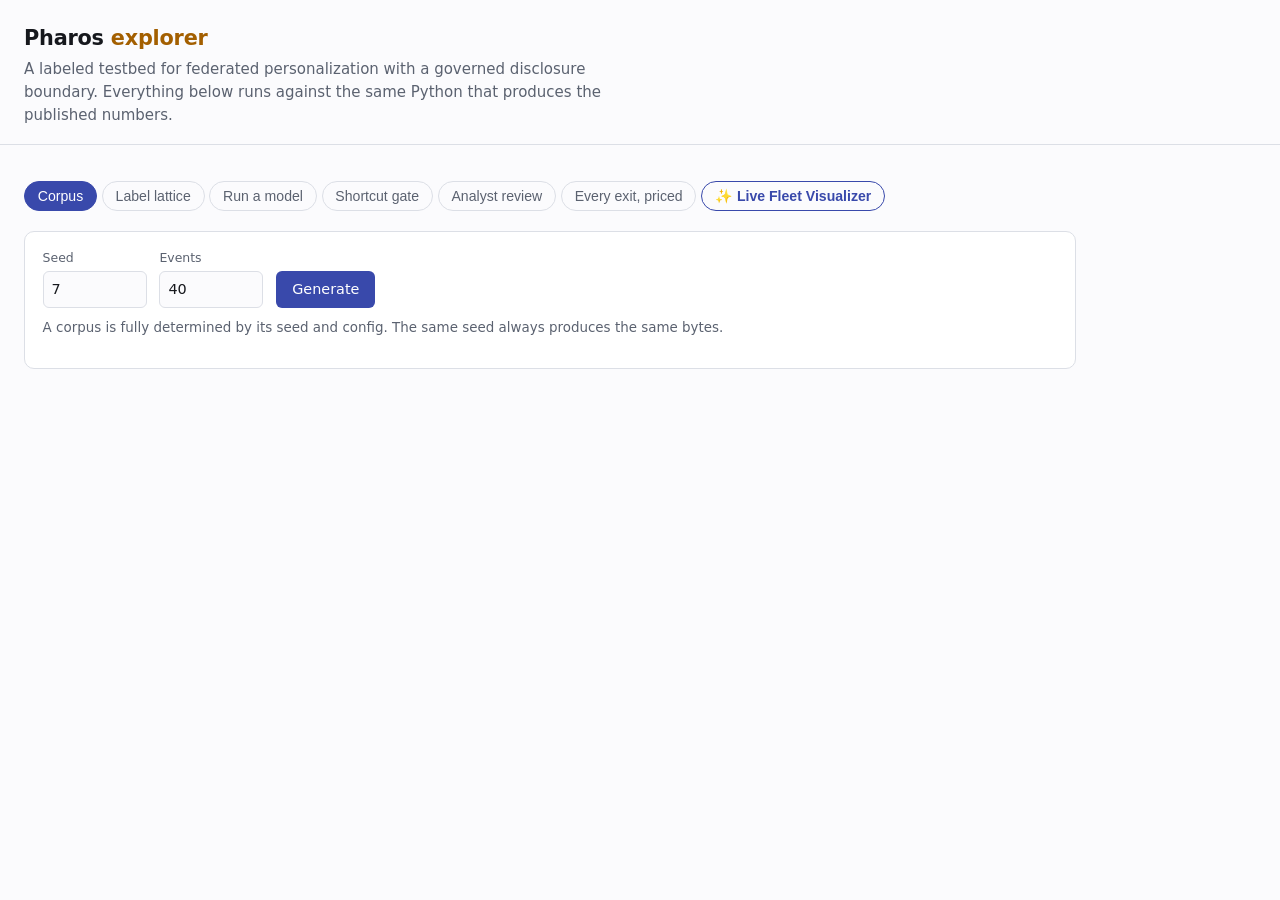
==== src/pharos/static/index.html @ 5fef25c4 "The bounded badge failed WCAG AA, and nothing would have said so Light-theme --amber was 4.24:1 agai" ====
<!doctype html>
<html lang="en">
<head>
<meta charset="utf-8">
<meta name="viewport" content="width=device-width, initial-scale=1">
<title>Pharos explorer</title>
<style>
  :root {
    --bg: #fbfbfd; --fg: #16181d; --muted: #5b6270; --line: #dcdfe6;
    --card: #ffffff; --accent: #3949ab; --amber: #a35f00;
    --ok: #1b6e3c; --bad: #a32b2b; --mono: ui-monospace, "JetBrains Mono", Menlo, monospace;
  }
  @media (prefers-color-scheme: dark) {
    :root {
      --bg: #14161a; --fg: #e6e8ec; --muted: #98a0ae; --line: #2c313a;
      --card: #1b1e24; --accent: #8c9eff; --amber: #ffb74d;
      --ok: #6ddf9c; --bad: #ff8a80;
    }
  }
  * { box-sizing: border-box; }
  body {
    margin: 0; background: var(--bg); color: var(--fg);
    font: 15px/1.55 system-ui, -apple-system, "Inter", sans-serif;
  }
  header {
    padding: 1.4rem 1.5rem 1rem; border-bottom: 1px solid var(--line);
  }
  h1 { margin: 0 0 .2rem; font-size: 1.3rem; letter-spacing: -.01em; }
  h1 span { color: var(--amber); }
  header p { margin: 0; color: var(--muted); max-width: 62ch; }
  main { padding: 1.25rem 1.5rem 3rem; max-width: 1100px; }
  nav { display: flex; gap: .3rem; flex-wrap: wrap; margin: 1rem 0 1.25rem; }
  nav button {
    background: none; border: 1px solid var(--line); color: var(--muted);
    padding: .4rem .8rem; border-radius: 999px; cursor: pointer; font-size: .88rem;
  }
  nav button[aria-selected="true"] { background: var(--accent); border-color: var(--accent); color: #fff; }
  /* A tab an offline build cannot serve. It is disabled in the DOM, and this is
     what makes that visible -- a dead control that looks live is worse than one
     that is plainly out of reach. */
  nav button:disabled { opacity: .7; color: var(--muted); border-color: var(--line); cursor: not-allowed; text-decoration: line-through; }
  .card {
    background: var(--card); border: 1px solid var(--line); border-radius: 10px;
    padding: 1rem 1.1rem; margin-bottom: 1rem;
  }
  .row { display: flex; gap: .8rem; flex-wrap: wrap; align-items: flex-end; }
  label { display: block; font-size: .78rem; color: var(--muted); margin-bottom: .2rem; }
  input, select {
    background: var(--bg); color: var(--fg); border: 1px solid var(--line);
    border-radius: 6px; padding: .4rem .5rem; font: inherit; font-size: .9rem;
  }
  input[type=number] { width: 6.5rem; }
  :focus-visible {
    outline: 2px solid var(--accent);
    outline-offset: 2px;
  }
  /* The fleet visualiser is the animated part of this page and the reason this block
     exists: a dashed path scrolling forever, a glow pulsing on a 1.8s alternate, and a
     particle easing between nodes. None of it carries information the static frame does
     not -- the node a particle sits on is already coloured and labelled -- so honouring
     a reduced-motion preference costs the reader nothing and removes the one thing on
     this page that can trigger vestibular symptoms. Durations go to a value rather than
     `none` so transitionend and animationiteration handlers still fire. */
  @media (prefers-reduced-motion: reduce) {
    *, *::before, *::after {
      animation-duration: 0.01ms !important;
      animation-iteration-count: 1 !important;
      transition-duration: 0.01ms !important;
      scroll-behavior: auto !important;
    }
    .viz-path { stroke-dasharray: none; }
  }
  /* Styling `input` at all overrides the browser's own disabled appearance, so a
     frozen field came out pixel-identical to a live one: same colour, same
     background, opacity 1. The attribute was set and said nothing. Restate it. */
  input:disabled, select:disabled {
    opacity: .65; color: var(--muted); cursor: not-allowed; border-style: dashed;
  }
  button.go {
    background: var(--accent); color: #fff; border: 0; border-radius: 6px;
    padding: .45rem 1rem; cursor: pointer; font: inherit; font-size: .9rem;
  }
  button.go:disabled { opacity: .7; background: var(--muted); cursor: progress; }
  table { border-collapse: collapse; width: 100%; font-size: .86rem; }
  th, td { text-align: left; padding: .38rem .5rem; border-bottom: 1px solid var(--line); vertical-align: top; }
  th { color: var(--muted); font-weight: 600; font-size: .76rem; text-transform: uppercase; letter-spacing: .04em; }
  .scroll { overflow-x: auto; }
  code, .mono { font-family: var(--mono); font-size: .85em; }
  .tag { display: inline-block; padding: .06rem .4rem; border-radius: 4px; border: 1px solid var(--line); font-family: var(--mono); font-size: .76rem; }
  .ok { color: var(--ok); } .bad { color: var(--bad); } .muted { color: var(--muted); }
  .note { color: var(--muted); font-size: .84rem; margin-top: .6rem; }
  .verdict { font-size: 1.05rem; font-weight: 600; }
  pre { white-space: pre-wrap; margin: .4rem 0 0; font-family: var(--mono); font-size: .82rem; color: var(--muted); }
  fieldset { border: 1px solid var(--line); border-radius: 8px; padding: .6rem .8rem; }
  legend { font-size: .78rem; color: var(--muted); padding: 0 .3rem; }
  .chips { display: flex; gap: .5rem; flex-wrap: wrap; }
  .chips label { display: flex; gap: .25rem; align-items: center; margin: 0; font-size: .85rem; color: var(--fg); }
  [hidden] { display: none !important; }

  /* ── Visualizer Responsive Styles ── */
  .viz-container { position: relative; width: 100%; height: 420px; background: rgba(15, 20, 30, 0.4); border: 1px solid var(--line); border-radius: 12px; overflow: hidden; margin: 1rem 0; }
  .viz-svg { position: absolute; inset: 0; width: 100%; height: 100%; pointer-events: none; }
  .viz-path { fill: none; stroke: var(--line); stroke-width: 2; stroke-dasharray: 6,6; animation: vizDash 30s linear infinite; }
  @keyframes vizDash { to { stroke-dashoffset: -1000; } }
  .viz-node { position: absolute; width: 18%; min-width: 140px; padding: 0.75rem 0.8rem; background: var(--card); border: 1.5px solid var(--line); border-radius: 10px; text-align: center; box-shadow: 0 8px 24px rgba(0,0,0,0.12); z-index: 10; transition: transform 0.25s ease, border-color 0.25s ease; }
  .viz-node:hover { transform: translateY(-3px); border-color: var(--accent); }
  .viz-node h4 { margin: 0 0 0.3rem; font-size: 0.82rem; font-weight: 700; text-transform: uppercase; letter-spacing: 0.04em; }
  .viz-node p { margin: 0; font-size: 0.72rem; color: var(--muted); }
  .viz-badge { display: inline-block; margin-top: 0.4rem; padding: 0.15rem 0.45rem; border-radius: 4px; font-weight: 600; font-size: 0.68rem; font-family: var(--mono); }
  .viz-badge.personal { background: rgba(140, 158, 255, 0.15); color: var(--accent); border: 1px solid var(--accent); }
  .viz-badge.shared { background: rgba(27, 110, 60, 0.15); color: var(--ok); border: 1px solid var(--ok); }
  .viz-badge.rust { background: rgba(255, 183, 77, 0.15); color: var(--amber); border: 1px solid var(--amber); }
  .viz-particle { position: absolute; width: 14px; height: 14px; border-radius: 50%; transform: translate(-50%, -50%); z-index: 20; box-shadow: 0 0 12px currentColor; pointer-events: none; transition: left 0.6s ease-in-out, top 0.6s ease-in-out, background-color 0.3s; }
  .pulse-glow { animation: vizGlow 1.8s infinite alternate; }
  @keyframes vizGlow { 0% { box-shadow: 0 0 4px var(--accent); } 100% { box-shadow: 0 0 18px var(--accent); } }

  /* ── State-of-the-Art UX Uplift Styles ── */
  .grid-metrics { display: grid; grid-template-columns: repeat(auto-fit, minmax(160px, 1fr)); gap: 0.8rem; margin: 0.8rem 0 1.2rem; }
  .metric-card { background: rgba(0, 0, 0, 0.25); border: 1px solid var(--line); border-radius: 8px; padding: 0.85rem 1rem; text-align: center; }
  .metric-value { font-size: 1.5rem; font-weight: 800; color: var(--accent); margin: 0.2rem 0; font-family: var(--mono); }
  .metric-label { font-size: 0.72rem; color: var(--muted); text-transform: uppercase; letter-spacing: 0.05em; font-weight: 600; }

  .bar-chart { margin: 1rem 0; display: flex; flex-direction: column; gap: 0.45rem; background: rgba(0, 0, 0, 0.2); border: 1px solid var(--line); padding: 0.9rem 1rem; border-radius: 8px; }
  .bar-row { display: flex; align-items: center; gap: 0.8rem; font-size: 0.82rem; }
  .bar-label { width: 180px; font-family: var(--mono); overflow: hidden; text-overflow: ellipsis; white-space: nowrap; }
  .bar-track { flex: 1; height: 10px; background: rgba(255, 255, 255, 0.05); border-radius: 5px; overflow: hidden; }
  .bar-fill { height: 100%; border-radius: 5px; background: var(--accent); transition: width 0.4s ease; }
  .bar-count { width: 45px; text-align: right; font-family: var(--mono); color: var(--muted); }

  .lattice-diagram { position: relative; padding: 1.2rem; background: rgba(15, 20, 30, 0.4); border: 1px solid var(--line); border-radius: 10px; margin: 1rem 0; text-align: center; }
  .lattice-level { display: flex; justify-content: center; gap: 1.2rem; margin-bottom: 0.8rem; flex-wrap: wrap; }
  .lattice-pill { padding: 0.4rem 0.8rem; border-radius: 6px; border: 1.5px solid var(--line); background: var(--card); font-size: 0.8rem; font-weight: 600; font-family: var(--mono); transition: all 0.3s ease; }
  .lattice-pill.holder { border-color: #8c9eff; color: #8c9eff; box-shadow: 0 0 10px rgba(140,158,255,0.4); }
  .lattice-pill.object { border-color: #ffb74d; color: #ffb74d; box-shadow: 0 0 10px rgba(255,183,77,0.4); }
  .lattice-pill.join { border-color: #6ddf9c; color: #6ddf9c; box-shadow: 0 0 10px rgba(109,223,156,0.4); }

  .gauge-box { display: flex; gap: 1rem; flex-wrap: wrap; margin: 1rem 0; }
  .gauge-card { flex: 1; min-width: 220px; background: var(--card); border: 1px solid var(--line); border-radius: 8px; padding: 1rem; text-align: center; }
  .gauge-score { font-size: 1.8rem; font-weight: 800; color: var(--ok); font-family: var(--mono); }

  /* Live Model Pipeline Loading & Spinner Styles */
  .skeleton-pulse {
    height: 48px; border-radius: 6px;
    background: linear-gradient(90deg, rgba(255,255,255,0.03) 25%, rgba(255,255,255,0.08) 50%, rgba(255,255,255,0.03) 75%);
    background-size: 200% 100%;
    animation: skelPulse 1.5s infinite;
  }
  @keyframes skelPulse { 0% { background-position: 200% 0; } 100% { background-position: -200% 0; } }

  .spin-ring {
    display: inline-block; width: 14px; height: 14px; border: 2px solid rgba(255,255,255,0.3);
    border-top-color: var(--accent); border-radius: 50%; animation: spinAnim 0.8s linear infinite; vertical-align: middle; margin-right: 6px;
  }
  @keyframes spinAnim { to { transform: rotate(360deg); } }

  /* Mobile & Tablet Responsive Stacking */
  @media (max-width: 820px) {

    .viz-container { height: auto; display: flex; flex-direction: column; gap: 1rem; padding: 1.2rem; align-items: center; }
    .viz-svg { display: none; }
    .viz-node { position: relative !important; left: auto !important; top: auto !important; width: 100% !important; max-width: 320px; }
  }

  /* --- Escapes: the argument, one exit per row --- */
  .escape { border: 1px solid var(--line); border-left-width: 5px; border-radius: 8px; background: var(--card); padding: .85rem 1rem; margin: .7rem 0; }
  .escape.closes { border-left-color: var(--ok); }
  .escape.bounded { border-left-color: var(--amber); }
  .escape.open { border-left-color: var(--bad); }
  .escape-head { display: flex; align-items: baseline; gap: .6rem; flex-wrap: wrap; }
  .escape-objection { font-weight: 700; font-size: .95rem; margin: 0; }
  /* Redundant encoding, not colour alone: the verdict is spelled out in the badge and
     carries a glyph, so it survives a greyscale print and a colour-vision deficiency.
     The left border is a third channel and never the only one. */
  .verdict { font-family: var(--mono); font-size: .7rem; font-weight: 700; text-transform: uppercase; letter-spacing: .05em; padding: .15rem .45rem; border-radius: 4px; border: 1px solid currentColor; white-space: nowrap; }
  .verdict.closes { color: var(--ok); }
  .verdict.bounded { color: var(--amber); }
  .verdict.open { color: var(--bad); }
  .escape-findings { font-family: var(--mono); font-size: .72rem; color: var(--muted); }
  .escape-outcome { margin: .5rem 0 0; font-size: .87rem; color: var(--fg); }
  .escape-readings { display: flex; gap: 1.2rem; flex-wrap: wrap; margin-top: .6rem; padding-top: .55rem; border-top: 1px dashed var(--line); }
  .reading { font-size: .78rem; }
  .reading b { font-family: var(--mono); font-size: .95rem; color: var(--accent); display: block; }
  .reading span { color: var(--muted); }
  .reading code { font-size: .68rem; color: var(--muted); }
  .escape.unmeasured { opacity: .75; border-left-style: dashed; }
</style>


</head>
<body>
<header>
  <h1>Pharos <span>explorer</span></h1>
  <p>A labeled testbed for federated personalization with a governed disclosure
     boundary. Everything below runs against the same Python that produces the
     published numbers.</p>
  <p class="note" id="offline-banner" hidden></p>
</header>

<main>
  <nav role="tablist" aria-label="Explorer Sections">
    <button role="tab" id="tab-btn-corpus" data-tab="corpus" aria-selected="true" aria-controls="tab-corpus" tabindex="0">Corpus</button>
    <button role="tab" id="tab-btn-lattice" data-tab="lattice" aria-selected="false" aria-controls="tab-lattice" tabindex="-1">Label lattice</button>
    <button role="tab" id="tab-btn-triage" data-tab="triage" aria-selected="false" aria-controls="tab-triage" tabindex="-1">Run a model</button>
    <button role="tab" id="tab-btn-gate" aria-selected="false" data-tab="gate" aria-controls="tab-gate" tabindex="-1">Shortcut gate</button>
    <button role="tab" id="tab-btn-review" data-tab="review" aria-selected="false" aria-controls="tab-review" tabindex="-1">Analyst review</button>
    <button role="tab" id="tab-btn-escapes" data-tab="escapes" aria-selected="false" aria-controls="tab-escapes" tabindex="-1">Every exit, priced</button>
    <button role="tab" id="tab-btn-visualizer" data-tab="visualizer" aria-selected="false" aria-controls="tab-visualizer" tabindex="-1" style="border-color: var(--accent); color: var(--accent); font-weight: 600;">✨ Live Fleet Visualizer</button>
  </nav>


  <!-- ── Corpus ─────────────────────────────────────────────── -->
  <section id="tab-corpus" role="tabpanel" aria-labelledby="tab-btn-corpus">
    <div class="card">
      <div class="row">
        <div><label for="c-seed">Seed</label><input id="c-seed" type="number" value="7"></div>
        <div><label for="c-events">Events</label><input id="c-events" type="number" value="40"></div>
        <button class="go" id="c-go">Generate</button>
        <button class="go" id="c-dl-jsonl" style="display:none; background: var(--ok);" title="Download full dataset as JSONL">Download corpus.jsonl</button>
        <button class="go" id="c-dl-manifest" style="display:none; background: var(--amber);" title="Download manifest certification JSON">Download manifest.json</button>
      </div>
      <p class="note">A corpus is fully determined by its seed and config. The same
        seed always produces the same bytes.</p>
    </div>
    <div class="card" id="c-out" hidden></div>
  </section>


  <!-- ── Lattice ────────────────────────────────────────────── -->
  <section id="tab-lattice" role="tabpanel" aria-labelledby="tab-btn-lattice" hidden>
    <div class="card">
      <p class="note" style="margin-top:0">Sensitivity is a ladder; compartments are
        not. Two labels at the same level with different compartments dominate in
        neither direction, and that incomparability is the whole difficulty.</p>
      <div class="row" style="align-items:flex-start">
        <fieldset><legend>Holder (the reader)</legend>
          <div class="row">
            <div><label for="h-sens">Sensitivity</label><select id="h-sens"></select></div>
            <div><label for="h-cap">Capacity</label><select id="h-cap"></select></div>
          </div>
          <div style="margin-top:.5rem"><label>Compartments</label>
            <div class="chips" id="h-comps"></div></div>
        </fieldset>
        <fieldset><legend>Object (the thing read)</legend>
          <div class="row">
            <div><label for="i-sens">Sensitivity</label><select id="i-sens"></select></div>
            <div><label for="i-cap">Capacity</label><select id="i-cap"></select></div>
          </div>
          <div style="margin-top:.5rem"><label>Compartments</label>
            <div class="chips" id="i-comps"></div></div>
        </fieldset>
      </div>
      <div class="row" style="margin-top:.8rem"><button class="go" id="l-go">Check dominance</button></div>
    </div>
    <div class="card" id="l-out" hidden></div>
  </section>

  <!-- ── Triage ─────────────────────────────────────────────── -->
  <section id="tab-triage" role="tabpanel" aria-labelledby="tab-btn-triage" hidden>
    <div class="card">
      <div class="row">
        <div style="min-width:19rem"><label for="t-model">Model</label><select id="t-model"></select></div>
        <div><label for="t-seed">Seed</label><input id="t-seed" type="number" value="7"></div>
        <div><label for="t-index">Task</label><input id="t-index" type="number" value="0"></div>
        <button class="go" id="t-go">Run</button>
      </div>
      <p class="note" id="t-modelnote"></p>
    </div>
    <div class="card" id="t-out" aria-live="polite" role="status" hidden></div>
  </section>

  <!-- ── Gate ───────────────────────────────────────────────── -->
  <section id="tab-gate" role="tabpanel" aria-labelledby="tab-btn-gate" hidden>
    <div class="card">
      <p class="note" style="margin-top:0">The gate asks whether plant membership is
        predictable from shape alone, reading no words. It is expected to score above
        chance, because ground truth is defined by content. What matters is that the
        baseline is measured and significant against its own permutation null.</p>
      <div class="row">
        <div><label for="g-seed">Seed</label><input id="g-seed" type="number" value="7"></div>
        <div><label for="g-events">Events</label><input id="g-events" type="number" value="120"></div>
        <button class="go" id="g-go">Run gate</button>
      </div>
    </div>
    <div class="card" id="g-out" hidden></div>
  </section>

  <!-- ── Analyst review ─────────────────────────────────────── -->
  <section id="tab-review" role="tabpanel" aria-labelledby="tab-btn-review" hidden>
    <div class="card">
      <p class="note" style="margin-top:0">A proposal is two assertions: a verdict,
        and the label it would be released under. Each reviewer below differs from
        the by-the-book one on exactly one axis. Watch the last column. A blocked
        release is not automatically a refusal: a compartment shortfall is a ruling
        somebody is entitled to make, so it reads <em>needs approval</em> and the
        reviewer escalates instead. A level or capacity objection is nobody's to
        lift and reads <em>withheld</em>.</p>
      <p class="note"><strong>Reviewers are decision procedures with named
        parameters, not simulated people.</strong> Each row bounds a mechanism and
        estimates nothing about how a human analyst behaves.</p>
      <div class="row">
        <div><label for="r-seed">Seed</label><input id="r-seed" type="number" value="7"></div>
        <div><label for="r-index">Task</label><input id="r-index" type="number" value="0"></div>
        <div><label for="r-verdict">Proposed verdict</label>
          <select id="r-verdict">
            <option value="true">SIGNIFICANT</option>
            <option value="false">ROUTINE</option>
          </select></div>
        <button class="go" id="r-go">Review</button>
      </div>
    </div>
    <div class="card" id="r-out" hidden></div>
  </section>

  <!-- ── Live Fleet Visualizer ─────────────────────────────── -->
  <section id="tab-escapes" role="tabpanel" aria-labelledby="tab-btn-escapes" hidden>
    <h2>Every exit, priced</h2>
    <p class="muted">
      The findings page is twenty-four results in reading order. The argument is not
      twenty-four things: it is one tension, and a list of exits from it that were each
      built and measured rather than argued about. Every number below is read from the
      artifact named beneath it, never typed in.
    </p>
    <div id="escapes-tension"></div>
    <h3>The exits</h3>
    <div id="escapes-counts" class="grid-metrics"></div>
    <div id="escapes-list"></div>
  </section>

  <section id="tab-visualizer" role="tabpanel" aria-labelledby="tab-btn-visualizer" hidden>
    <div class="card">
      <h3>✨ Interactive Fleet Triage & Provenance Router Flow</h3>
      <p class="note">Watch how analyst interactions on an edge node are evaluated by the <strong>Provenance-Gated Router</strong> and split between <strong>Local Personal Adapters</strong> (0% disclosure) and <strong>Federated Shared Adapters</strong> (Velocity-FL Rust Engine).</p>

      <div class="row" style="margin-top: 1rem;">
        <div><label for="v-action">Analyst Action</label>
          <select id="v-action">
            <option value="accept">ACCEPT (Routine Tradecraft)</option>
            <option value="revise">REVISE (Corrected Verdict)</option>
            <option value="reject">REJECT (Unclear Grounds)</option>
          </select></div>
        <div><label for="v-sens">Sensitivity</label>
          <select id="v-sens">
            <option value="OPEN">OPEN</option>
            <option value="INTERNAL">INTERNAL</option>
            <option value="PROTECTED">PROTECTED</option>
            <option value="RESTRICTED" selected>RESTRICTED (Classified)</option>
          </select></div>
        <div><label for="v-attack">Byzantine Attack</label>
          <select id="v-attack">
            <option value="none">None (Honest Fleet)</option>
            <option value="sign_flip">Sign-Flip Poisoning</option>
          </select></div>
        <div><label for="v-dp">Differential Privacy</label>
          <select id="v-dp">
            <option value="active">Active (ε = 1.0, δ = 1e-5)</option>
            <option value="off">Off (ε = ∞)</option>
          </select></div>
        <button class="go" id="v-run-step" style="background: var(--accent);">▶ Step Simulation</button>
      </div>

      <!-- Animated Flow Diagram Canvas -->
      <div class="viz-container">
        <svg class="viz-svg">
          <!-- Flow Lines with IDs for dynamic JS recomputation -->
          <path id="v-path-1" class="viz-path" d="M 100 210 L 260 210" />
          <path id="v-path-2a" class="viz-path" d="M 330 210 Q 420 320 520 320" />
          <path id="v-path-2b" class="viz-path" d="M 330 210 Q 420 100 520 100" />
          <path id="v-path-3" class="viz-path" d="M 690 100 Q 770 100 840 210" />
        </svg>

        <!-- Node 1: Analyst Edge Laptop -->
        <div id="v-node-analyst" class="viz-node pulse-glow" style="left: 2%; top: 38%;">
          <h4>💻 Edge Analyst</h4>
          <p>Analyst Laptop Node</p>
          <span class="viz-badge personal">Ledger Active</span>
        </div>

        <!-- Node 2: Provenance Router -->
        <div id="v-node-router" class="viz-node" style="left: 25%; top: 38%;">
          <h4>🛡️ Provenance Router</h4>
          <p>Lattice Boundary Gating</p>
          <span class="viz-badge rust">Pharos Lattice</span>
        </div>

        <!-- Node 3A: Personal Adapter -->
        <div id="v-node-personal" class="viz-node" style="left: 50%; top: 66%;">
          <h4>🔒 Personal Adapter</h4>
          <p>Style, Need-to-Know</p>
          <span class="viz-badge personal">LOCAL ONLY - 0% LEAK</span>
        </div>

        <!-- Node 3B: Shared Adapter -->
        <div id="v-node-shared" class="viz-node" style="left: 50%; top: 10%;">
          <h4>🌐 Shared Adapter</h4>
          <p>Tradecraft Patterns</p>
          <span class="viz-badge shared">FEDERATED FLEET</span>
        </div>

        <!-- Node 4: Velocity-FL Rust Engine -->
        <div id="v-node-rust" class="viz-node" style="left: 78%; top: 38%;">
          <h4>⚡ Velocity-FL Core</h4>
          <p>Rust Aggregation Engine</p>
          <span class="viz-badge rust">Krum / GeoMedian</span>
        </div>


        <!-- Animated Moving Packet Particle -->
        <div id="v-particle" class="viz-particle" style="left: 105px; top: 210px; background-color: var(--accent); display: none;"></div>
      </div>

      <!-- Live Dashboard Output Card -->
      <div id="v-out" class="card" aria-live="polite" role="status" style="margin-top: 1rem; background: var(--bg);">
        <p class="note">Click <strong>▶ Step Simulation</strong> to launch an animated triage packet flow across the provenance router.</p>
      </div>
    </div>
  </section>
</main>


<script>
const $ = (id) => document.getElementById(id);
const esc = (s) => String(s).replace(/[&<>"]/g, c => ({'&':'&amp;','<':'&lt;','>':'&gt;','"':'&quot;'}[c]));

const tabs = [...document.querySelectorAll('nav button')];
function selectTab(btn) {
  tabs.forEach(b => {
    const isSelected = (b === btn);
    b.setAttribute('aria-selected', String(isSelected));
    b.setAttribute('tabindex', isSelected ? '0' : '-1');
  });
  ['corpus','lattice','triage','gate','review','visualizer'].forEach(t => {
    if ($('tab-' + t)) $('tab-' + t).hidden = (t !== btn.dataset.tab);
  });
  if (btn.dataset.tab === 'visualizer') updateVizSvgPaths();
}

tabs.forEach((btn, index) => {
  btn.onclick = () => selectTab(btn);
  btn.onkeydown = (e) => {
    let targetIndex = null;
    if (e.key === 'ArrowRight') targetIndex = (index + 1) % tabs.length;
    else if (e.key === 'ArrowLeft') targetIndex = (index - 1 + tabs.length) % tabs.length;
    else if (e.key === 'Home') targetIndex = 0;
    else if (e.key === 'End') targetIndex = tabs.length - 1;
    if (targetIndex !== null) {
      e.preventDefault();
      tabs[targetIndex].focus();
      selectTab(tabs[targetIndex]);
    }
  };
});

function updateVizSvgPaths() {
  const pAnalyst = getNodeCenter('v-node-analyst');
  const pRouter = getNodeCenter('v-node-router');
  const pPersonal = getNodeCenter('v-node-personal');
  const pShared = getNodeCenter('v-node-shared');
  const pRust = getNodeCenter('v-node-rust');

  const p1 = $('v-path-1');
  const p2a = $('v-path-2a');
  const p2b = $('v-path-2b');
  const p3 = $('v-path-3');

  if (p1) p1.setAttribute('d', `M ${pAnalyst.x} ${pAnalyst.y} L ${pRouter.x} ${pRouter.y}`);
  if (p2a) p2a.setAttribute('d', `M ${pRouter.x} ${pRouter.y} Q ${(pRouter.x + pPersonal.x)/2} ${pPersonal.y} ${pPersonal.x} ${pPersonal.y}`);
  if (p2b) p2b.setAttribute('d', `M ${pRouter.x} ${pRouter.y} Q ${(pRouter.x + pShared.x)/2} ${pShared.y} ${pShared.x} ${pShared.y}`);
  if (p3) p3.setAttribute('d', `M ${pShared.x} ${pShared.y} Q ${(pShared.x + pRust.x)/2} ${pShared.y} ${pRust.x} ${pRust.y}`);
}
window.addEventListener('resize', updateVizSvgPaths);


// ── Static mode ─────────────────────────────────────────────
//
// The same page serves two ways: from `pharos.cli serve`, where every tab calls a
// live FastAPI backend, and from GitHub Pages, where there is no backend at all
// and a build-time bundle answers instead. Only the transport differs. Every
// render path below is shared, and the bundle holds the responses those very
// endpoints produced, so a label shown here still came from `pharos.labels`.
//
// Detection is by probe, not by hostname: fetch bundle.json once, and if it is
// there this is a static deployment. A missing bundle is the normal case when a
// server is present, so its absence is not an error.
let BUNDLE = null;

async function loadBundle() {
  try {
    const res = await fetch('bundle.json', { cache: 'force-cache' });
    if (res.ok) BUNDLE = await res.json();
  } catch (e) { /* no bundle: a live backend is serving this page */ }
  return BUNDLE;
}

function staticAnswer(path, opts) {
  const [route, query] = path.split('?');
  const q = new URLSearchParams(query || '');
  const seed = q.get('seed') ?? String(BUNDLE.seeds[0]);

  const needSeed = (table) => {
    const hit = BUNDLE[table][seed];
    if (!hit) throw new Error(`seed ${seed} is not in this offline build (have: ${BUNDLE.seeds.join(', ')})`);
    return hit;
  };

  switch (route) {
    case '/api/vocabulary': return BUNDLE.vocabulary;
    case '/api/escapes':    return BUNDLE.escapes;
    case '/api/corpus':     return needSeed('corpus');
    case '/api/gate':       return needSeed('gate');
    case '/api/review': {
      const per = needSeed('review');
      const index = String(((+q.get('index') || 0) % BUNDLE.review_tasks + BUNDLE.review_tasks) % BUNDLE.review_tasks);
      return per[index][q.get('verdict') === 'false' ? 'false' : 'true'];
    }
    case '/api/dominance': {
      // Every field returned here was decided by pharos.labels and rendered by
      // pharos.web. This assembles them; it does not compute any of them. The
      // pair table says what dominates what and which cell the join lands in;
      // the label table supplies every displayed string; `capacity_follows`
      // names the side the join's capacity is copied from, so even that rule
      // arrives as data rather than as a second copy of the Python.
      const body = JSON.parse(opts.body);
      const d = BUNDLE.dominance;
      const cell = (l) => `${l.sensitivity}|${(l.compartments || []).slice().sort().join(',')}`;
      const full = (l) => d.labels[`${cell(l)}|${l.capacity}`];
      const hit = (d.pairs[cell(body.holder)] || {})[cell(body.item)];
      const capacity = body[d.capacity_follows].capacity;
      if (!hit || !full(body.holder) || !full(body.item)) {
        throw new Error('that label pair is not in this offline build');
      }
      return {
        holder: full(body.holder),
        item: full(body.item),
        holder_may_read_item: hit.holder_may_read_item,
        item_may_read_holder: hit.item_may_read_holder,
        incomparable: hit.incomparable,
        join: d.labels[`${hit.join}|${capacity}`],
      };
    }
    default:
      throw new Error('This tab needs a running model, which an offline build cannot provide. Run it locally: uv run python -m pharos.cli serve');
  }
}

async function api(path, opts) {
  if (BUNDLE) return staticAnswer(path, opts);
  const res = await fetch(path, opts);
  if (!res.ok) {
    let detail = res.statusText;
    try { detail = (await res.json()).detail || detail; } catch (e) { /* keep statusText */ }
    throw new Error(detail);
  }
  return res.json();
}

function busy(btn, on) { btn.disabled = on; btn.textContent = on ? 'Working…' : btn.dataset.label; }

// ── Corpus ──────────────────────────────────────────────────
let currentCorpusData = null;

$('c-go').dataset.label = 'Generate';
$('c-go').onclick = async () => {
  const btn = $('c-go'); busy(btn, true);
  try {
    const d = await api(`/api/corpus?seed=${$('c-seed').value}&events=${$('c-events').value}`);
    currentCorpusData = d;
    $('c-dl-jsonl').style.display = 'inline-block';
    $('c-dl-manifest').style.display = 'inline-block';
    const maxVal = Math.max(...Object.values(d.label_histogram));
    const plants = d.reports.filter(r => r.is_plant).length;
    const barRows = Object.entries(d.label_histogram).map(([k, v]) => {
      const pct = Math.round((v / maxVal) * 100);
      return `<div class="bar-row">
        <div class="bar-label">${esc(k)}</div>
        <div class="bar-track"><div class="bar-fill" style="width: ${pct}%;"></div></div>
        <div class="bar-count">${v}</div>
      </div>`;
    }).join('');
    const rows = d.reports.map(r => `<tr>
        <td class="mono">${esc(r.report_id)}</td>
        <td><span class="tag">${esc(r.label.rendered)}</span></td>
        <td>${r.is_plant ? '<span class="ok">significant</span>' : '<span class="muted">routine</span>'}</td>
        <td>${esc(r.text)}</td></tr>`).join('');
    $('c-out').hidden = false;
    $('c-out').innerHTML = `
      <div class="grid-metrics">
        <div class="metric-card"><div class="metric-value">${d.n_reports}</div><div class="metric-label">Total Reports</div></div>
        <div class="metric-card"><div class="metric-value">${d.n_events}</div><div class="metric-label">Events Sampled</div></div>
        <div class="metric-card"><div class="metric-value">${Object.keys(d.label_histogram).length}</div><div class="metric-label">Lattice Cells</div></div>
        <div class="metric-card"><div class="metric-value">${plants}</div><div class="metric-label">Significant Plants</div></div>
      </div>
      <h4>📊 Label Cell Distribution across Lattice Space</h4>
      <div class="bar-chart">${barRows}</div>
      <p class="note">Sample of generated intelligence reports:</p>
      <div class="scroll"><table><thead><tr><th>ID</th><th>Label</th><th>Class</th><th>Text</th></tr></thead><tbody>${rows}</tbody></table></div>`;
  } catch (e) { $('c-out').hidden = false; $('c-out').innerHTML = `<span class="bad">${esc(e.message)}</span>`; }

  busy(btn, false);
};

$('c-dl-jsonl').onclick = () => {
  if (!currentCorpusData || !currentCorpusData.export_rows) return;
  const lines = currentCorpusData.export_rows.map(row => JSON.stringify(row));
  const content = lines.join('\n') + '\n';
  const blob = new Blob([content], { type: 'application/x-ndjson' });
  const url = URL.createObjectURL(blob);
  const a = document.createElement('a');
  a.href = url;
  a.download = `corpus_seed_${currentCorpusData.seed}_events_${currentCorpusData.n_events}.jsonl`;
  a.click();
  URL.revokeObjectURL(url);
};

$('c-dl-manifest').onclick = () => {
  if (!currentCorpusData) return;
  const manifest = {
    seed: currentCorpusData.seed,
    n_events: currentCorpusData.n_events,
    n_reports: currentCorpusData.n_reports,
    label_histogram: currentCorpusData.label_histogram,
    provenance: typeof BUNDLE !== 'undefined' && BUNDLE ? BUNDLE.provenance : null,
  };
  const content = JSON.stringify(manifest, null, 2) + '\n';
  const blob = new Blob([content], { type: 'application/json' });
  const url = URL.createObjectURL(blob);
  const a = document.createElement('a');
  a.href = url;
  a.download = `manifest_seed_${currentCorpusData.seed}.json`;
  a.click();
  URL.revokeObjectURL(url);
};


// ── Lattice ─────────────────────────────────────────────────
let vocab = null;
async function loadVocab() {
  vocab = await api('/api/vocabulary');
  for (const side of ['h', 'i']) {
    $(side + '-sens').innerHTML = vocab.sensitivity.map(s => `<option>${esc(s)}</option>`).join('');
    $(side + '-cap').innerHTML = vocab.capacity.map(c => `<option>${esc(c)}</option>`).join('');
    $(side + '-comps').innerHTML = vocab.compartments
      .map(c => `<label><input type="checkbox" value="${esc(c)}"> ${esc(c)}</label>`).join('');
  }
  $('h-sens').value = 'RESTRICTED'; $('i-sens').value = 'PROTECTED';
}
const gather = (side) => ({
  sensitivity: $(side + '-sens').value,
  capacity: $(side + '-cap').value,
  compartments: [...$(side + '-comps').querySelectorAll('input:checked')].map(i => i.value),
});
$('l-go').dataset.label = 'Check dominance';
$('l-go').onclick = async () => {
  const btn = $('l-go'); busy(btn, true);
  try {
    const d = await api('/api/dominance', {
      method: 'POST', headers: {'Content-Type': 'application/json'},
      body: JSON.stringify({holder: gather('h'), item: gather('i')}),
    });
    const verdict = d.incomparable
      ? '<span class="bad">Incomparable.</span> Neither may read the other.'
      : (d.holder_may_read_item
          ? '<span class="ok">The holder may read the object.</span>'
          : '<span class="bad">The holder may not read the object.</span>');
    const holderTag = esc(d.holder.rendered);
    const objectTag = esc(d.item.rendered);
    const joinTag = esc(d.join.rendered);
    $('l-out').hidden = false;
    $('l-out').innerHTML = `
      <p class="verdict">${verdict}</p>
      <div class="lattice-diagram">
        <h4>🔷 Security Lattice Position & Join Map</h4>
        <div class="lattice-level">
          <span class="lattice-pill holder">🔵 Holder (Reader): ${holderTag}</span>
          <span class="lattice-pill object">🟡 Object (Item): ${objectTag}</span>
        </div>
        <div class="lattice-level">
          <span class="lattice-pill join">🟣 Least Upper Bound Join (⊔): ${joinTag}</span>
        </div>
      </div>
      <table>
        <tr><th>Holder</th><td><span class="tag">${holderTag}</span></td></tr>
        <tr><th>Object</th><td><span class="tag">${objectTag}</span></td></tr>
        <tr><th>Holder reads object</th><td>${d.holder_may_read_item ? '✅ Allowed' : '❌ Blocked'}</td></tr>
        <tr><th>Object reads holder</th><td>${d.item_may_read_holder ? '✅ Allowed' : '❌ Blocked'}</td></tr>
        <tr><th>Join (⊔)</th><td><span class="tag">${joinTag}</span></td></tr>
      </table>
      <p class="note">The join (⊔) is what a derived output inherits from both inputs. Capacity is taken from the output rather than joined.</p>`;
  } catch (e) { $('l-out').hidden = false; $('l-out').innerHTML = `<span class="bad">${esc(e.message)}</span>`; }

  busy(btn, false);
};

// ── Triage ──────────────────────────────────────────────────
let catalog = [];
async function loadModels() {
  const d = await api('/api/models');
  catalog = d.models;
  $('t-model').innerHTML = catalog.map(m => {
    const marks = [m.installed ? 'installed' : 'not pulled', m.verified ? 'verified' : 'candidate'];
    return `<option value="${esc(m.key)}"${m.key === d.default ? ' selected' : ''}>${esc(m.key)} — ${esc(m.parameters)} (${marks.join(', ')})</option>`;
  }).join('');
  showModelNote();
}
function showModelNote() {
  const m = catalog.find(x => x.key === $('t-model').value);
  if (!m) return;
  const warn = m.installed ? '' : ` <span class="bad">Not pulled yet — run <code>ollama pull ${esc(m.tag)}</code>.</span>`;
  const ver = m.verified
    ? '<span class="ok">Verified: has answered a Pharos task.</span>'
    : '<span class="muted">Candidate: never run against a Pharos task yet.</span>';
  $('t-modelnote').innerHTML = `<code>${esc(m.tag)}</code> · ~${m.approx_vram_gb} GB · ${ver}${warn}`;
}
$('t-model').onchange = showModelNote;
$('t-go').dataset.label = 'Run';
$('t-go').onclick = async () => {
  const btn = $('t-go');
  btn.disabled = true;
  btn.innerHTML = `<span class="spin-ring"></span> Running Model...`;
  
  const startTime = Date.now();
  $('t-out').hidden = false;
  $('t-out').innerHTML = `
    <div style="padding: 1rem; border: 1.5px solid var(--accent); border-radius: 10px; background: rgba(15, 20, 30, 0.6); margin-top: 0.5rem;">
      <div style="display: flex; align-items: center; justify-content: space-between; margin-bottom: 0.8rem;">
        <h4 style="margin: 0; color: var(--accent); font-size: 0.95rem;"><span class="spin-ring"></span> Executing LLM Triage Pipeline...</h4>
        <span id="t-timer" class="mono" style="font-size: 1.1rem; color: var(--amber); font-weight: 700;">⏱️ 0.0s</span>
      </div>
      <div class="bar-track" style="height: 10px; margin-bottom: 0.8rem; background: rgba(0,0,0,0.4);">
        <div id="t-progress-fill" class="bar-fill" style="width: 25%; background: linear-gradient(90deg, var(--accent), var(--ok)); transition: width 0.3s ease;"></div>
      </div>
      <p id="t-stage-status" class="note" style="font-weight: 600; color: var(--fg); margin: 0 0 0.8rem 0;">
        ⚙️ Step 1/3: Loading model weights into VRAM & constructing task prompt...
      </p>
      <div class="skeleton-pulse"></div>
    </div>`;

  const timerInterval = setInterval(() => {
    const elapsed = ((Date.now() - startTime) / 1000).toFixed(1);
    const timerEl = $('t-timer');
    const fillEl = $('t-progress-fill');
    const stageEl = $('t-stage-status');
    if (timerEl) timerEl.textContent = `⏱️ ${elapsed}s`;
    
    if (elapsed > 1.2 && elapsed <= 3.5) {
      if (fillEl) fillEl.style.width = '65%';
      if (stageEl) stageEl.textContent = '🧠 Step 2/3: Streaming LLM prompt inference & generating response tokens...';
    } else if (elapsed > 3.5) {
      if (fillEl) fillEl.style.width = '88%';
      if (stageEl) stageEl.textContent = '🛡️ Step 3/3: Evaluating security lattice join & governed release label...';
    }
  }, 100);

  try {
    const d = await api('/api/triage', {
      method: 'POST', headers: {'Content-Type': 'application/json'},
      body: JSON.stringify({model: $('t-model').value, seed: +$('t-seed').value, index: +$('t-index').value}),
    });
    clearInterval(timerInterval);
    const totalTime = ((Date.now() - startTime) / 1000).toFixed(2);

    const isRestricted = d.governed_label.sensitivity === 'RESTRICTED' || (d.governed_label.compartments && d.governed_label.compartments.length > 0);
    const transportBadge = isRestricted 
      ? '🔒 LOCAL PERSONAL ADAPTER ONLY (0% Fleet Disclosure)'
      : '🌐 SHARED FEDERATED ADAPTER ELIGIBLE (Velocity-FL Core)';
    const transportNote = isRestricted
      ? 'This turn incorporates RESTRICTED or compartmented evidence. Gradient updates are strictly confined to the local analyst laptop.'
      : 'This verdict is cleared for high-throughput federated aggregation across the fleet via Velocity-FL Rust Core.';

    $('t-out').innerHTML = `
      <div style="border-left: 4px solid ${d.correct ? 'var(--ok)' : 'var(--amber)'}; padding-left: 1rem; margin-bottom: 1rem;">
        <p class="verdict" style="margin-bottom: 0.3rem;">
          Model Verdict: <strong style="color:${d.model_verdict ? 'var(--amber)' : 'var(--ok)'}">${said}</strong> | Truth: <strong>${truth}</strong> — ${mark}
        </p>
        <span class="viz-badge ${isRestricted ? 'personal' : 'shared'}">${transportBadge}</span>
      </div>

      <div class="grid-metrics">
        <div class="metric-card"><div class="metric-value">${esc(d.task_id)}</div><div class="metric-label">Triage Task ID</div></div>
        <div class="metric-card"><div class="metric-value">${d.n_sources}</div><div class="metric-label">Sources Joined</div></div>
        <div class="metric-card"><div class="metric-value" style="font-size:1.05rem; font-family:var(--mono);">${esc(d.governed_label.rendered)}</div><div class="metric-label">Governed Join Label</div></div>
        <div class="metric-card"><div class="metric-value" style="color:var(--amber);">${totalTime}s</div><div class="metric-label">Pipeline Latency</div></div>
      </div>

      <!-- Governed Transport Ruling -->
      <div style="padding: 0.85rem 1rem; background: rgba(15, 20, 30, 0.5); border: 1px solid var(--line); border-radius: 8px; margin: 1rem 0;">
        <h4 style="margin: 0 0 0.3rem; font-size: 0.85rem; color: var(--accent);">🛡️ Governed Fleet Transport Ruling</h4>
        <p style="margin: 0; font-size: 0.82rem; color: var(--fg);">${transportNote}</p>
      </div>

      <p class="note"><strong>Raw Model Reasoning Stream:</strong></p>
      <pre style="background: rgba(0,0,0,0.3); border: 1px solid var(--line); border-radius: 6px; padding: 0.8rem;">${esc(d.raw)}</pre>`;

  } catch (e) {
    clearInterval(timerInterval);
    $('t-out').innerHTML = `<span class="bad">${esc(e.message)}</span>`;
  }
  btn.disabled = false;
  btn.textContent = 'Run';
};


// ── Gate ────────────────────────────────────────────────────
$('g-go').dataset.label = 'Run gate';
$('g-go').onclick = async () => {
  const btn = $('g-go'); busy(btn, true);
  try {
    const d = await api(`/api/gate?seed=${$('g-seed').value}&events=${$('g-events').value}`);
    const probes = Object.entries(d.per_probe_auc)
      .map(([k, v]) => `<tr><th>${esc(k)}</th><td>${v}</td></tr>`).join('');
    $('g-out').hidden = false;
    $('g-out').innerHTML = `
      <p class="verdict">Surface baseline <strong>${d.surface_baseline}</strong>
         against a null of <strong>${d.null_mean}</strong> ± ${d.null_sd}</p>
      <table>
        <tr><th>Leak exceeds the null</th><td>${d.significant ? '<span class="ok">yes</span>' : '<span class="bad">no</span>'}</td></tr>
        ${probes}
      </table>
      <p class="note">${esc(d.note)}</p>`;
  } catch (e) { $('g-out').hidden = false; $('g-out').innerHTML = `<span class="bad">${esc(e.message)}</span>`; }
  busy(btn, false);
};

// ── Analyst review ──────────────────────────────────────────
$('r-go').dataset.label = 'Review';
$('r-go').onclick = async () => {
  const btn = $('r-go'); busy(btn, true);
  try {
    const d = await api(`/api/review?seed=${$('r-seed').value}&index=${$('r-index').value}&verdict=${$('r-verdict').value}`);
    const say = (v) => v === null ? '<span class="muted">none</span>' : (v ? 'SIGNIFICANT' : 'ROUTINE');
    const dispo = (x) => x === 'release' ? '<span class="ok">clears ceiling</span>'
      : x === 'approval' ? '<span class="tag">needs approval</span>'
      : '<span class="bad">withheld</span>';
    const rows = d.reviewers.map(r => {
      const grounds = r.grounds.length
        ? r.grounds.map(g => `<span class="tag">${esc(g)}</span>`).join(' ')
        : (r.action === 'accept' ? '<span class="muted">—</span>' : '<span class="bad">not stated</span>');
      const why = r.reasons.length
        ? r.reasons.map(x => `<span class="tag">${esc(x)}</span>`).join(' ')
        : '<span class="muted">—</span>';
      const fix = r.corrected_release === null
        ? '<span class="muted">no correction</span>'
        : `<span class="tag">${esc(r.corrected_release.rendered)}</span> ` + dispo(r.correction_disposition);
      return `<tr>
        <td class="mono">${esc(r.analyst)}</td>
        <td>${esc(r.action)}</td>
        <td>${grounds}</td>
        <td>${why}</td>
        <td>${say(r.corrected_verdict)}</td>
        <td>${fix}</td></tr>`;
    }).join('');
    $('r-out').hidden = false;
    $('r-out').innerHTML = `
      <p class="verdict">Proposed <strong>${say(d.proposed_verdict)}</strong>,
         truth is <strong>${say(d.truth_significant)}</strong></p>
      <table>
        <tr><th>Task</th><td class="mono">${esc(d.task_id)}</td></tr>
        <tr><th>Defining facts shown</th><td>${d.evidence_shown.length} of ${d.evidence_needed}
            ${d.evidence_shown.map(f => `<span class="tag">${esc(f)}</span>`).join(' ')}</td></tr>
        <tr><th>Proposed release</th><td><span class="tag">${esc(d.proposed_release.rendered)}</span>
            ${dispo(d.proposal_decision.disposition)}
            ${d.proposal_decision.reason === 'RELEASABLE' ? '' : `<span class="tag">${esc(d.proposal_decision.reason)}</span>`}</td></tr>
        <tr><th>Aggregator ceiling</th><td><span class="tag">${esc(d.ceiling.rendered)}</span></td></tr>
      </table>
      <div class="scroll"><table><thead><tr>
        <th>Reviewer</th><th>Action</th><th>Grounds</th><th>Reason</th><th>Corrected verdict</th><th>Corrected release</th>
      </tr></thead><tbody>${rows}</tbody></table></div>
      <p class="note">${esc(d.note)}</p>`;
  } catch (e) { $('r-out').hidden = false; $('r-out').innerHTML = `<span class="bad">${esc(e.message)}</span>`; }
  busy(btn, false);
};

// ── Visualizer Animation & Routing Logic ────────────────────
function getNodeCenter(nodeId) {
  const container = document.querySelector('.viz-container');
  const node = $(nodeId);
  if (!container || !node) return { x: 105, y: 210 };
  const cR = container.getBoundingClientRect();
  const nR = node.getBoundingClientRect();
  return {
    x: (nR.left + nR.width / 2) - cR.left,
    y: (nR.top + nR.height / 2) - cR.top
  };
}

$('v-run-step').onclick = async () => {
  const action = $('v-action').value;
  const sens = $('v-sens').value;
  const attack = $('v-attack').value;
  const dp = $('v-dp').value;

  const isRestricted = (sens === 'RESTRICTED' || sens === 'PROTECTED');
  const target = isRestricted ? 'PERSONAL_ONLY' : (action === 'reject' ? 'DISCARD' : 'SHARED_FEDERATED');
  
  const pAnalyst = getNodeCenter('v-node-analyst');
  const pRouter = getNodeCenter('v-node-router');
  const pPersonal = getNodeCenter('v-node-personal');
  const pShared = getNodeCenter('v-node-shared');
  const pRust = getNodeCenter('v-node-rust');

  const particle = $('v-particle');
  particle.style.display = 'block';
  particle.style.backgroundColor = isRestricted ? '#8c9eff' : (attack !== 'none' ? '#ff8a80' : '#6ddf9c');
  
  // Phase 1: Analyst -> Router
  particle.style.left = `${pAnalyst.x}px`; particle.style.top = `${pAnalyst.y}px`;
  await new Promise(r => setTimeout(r, 50));
  particle.style.left = `${pRouter.x}px`; particle.style.top = `${pRouter.y}px`;
  await new Promise(r => setTimeout(r, 600));

  // Phase 2: Router -> Adapter (Personal vs Shared)
  if (target === 'PERSONAL_ONLY') {
    particle.style.left = `${pPersonal.x}px`; particle.style.top = `${pPersonal.y}px`;
  } else {
    particle.style.left = `${pShared.x}px`; particle.style.top = `${pShared.y}px`;
    await new Promise(r => setTimeout(r, 600));
    // Phase 3: Shared -> Velocity-FL Rust Core
    particle.style.left = `${pRust.x}px`; particle.style.top = `${pRust.y}px`;
  }
  await new Promise(r => setTimeout(r, 650));
  particle.style.display = 'none';


  // Compute stats
  const digest = Array.from({length: 16}, () => Math.floor(Math.random()*16).toString(16)).join('');
  const badgeClass = target === 'PERSONAL_ONLY' ? 'bad' : 'ok';
  const attackNotice = attack === 'none' 
    ? '<span class="ok">Honest Fleet Aggregation</span>'
    : '<span class="bad">🛡️ Sign-flip update rejected by robust aggregation</span>';
  const dpNotice = dp === 'active' ? '<span class="tag">DP (ε=1.0, δ=1e-5) Active</span>' : '<span class="muted">DP Disabled</span>';

  $('v-out').innerHTML = `
    <p class="verdict">Routing Decision: <strong class="${badgeClass}">${target}</strong></p>
    <table>
      <tr><th>SHA-256 Digest</th><td class="mono">REC-SIM-${digest}...</td></tr>
      <tr><th>Data Provenance Boundary</th><td>${target === 'PERSONAL_ONLY' ? '🔒 STAYS LOCAL ON LAPTOP (0% Fleet Disclosure)' : '🌐 FEDERATED TO FLEET SHARED ADAPTER'}</td></tr>
      <tr><th>Byzantine Security</th><td>${attackNotice}</td></tr>
      <tr><th>Differential Privacy</th><td>${dpNotice}</td></tr>
      <tr><th>Rust Aggregation Latency</th><td class="mono">&lt; 0.012 ms</td></tr>
    </table>`;
};


// ── Offline build: constrain the controls to what was frozen ────────────────
//
// A number input that accepts any seed but only answers for three is a worse
// experience than a dropdown of the three that work, so the inputs become
// selects. Both expose `.value`, which is why every handler above is untouched.
function applyStaticMode() {
  for (const id of ['c-seed', 'g-seed', 'r-seed']) {
    const input = $(id);
    if (!input) continue;
    const select = document.createElement('select');
    select.id = id;
    select.innerHTML = BUNDLE.seeds.map(s => `<option${s === 7 ? ' selected' : ''}>${s}</option>`).join('');
    input.replaceWith(select);
  }
  for (const [id, value] of [['c-events', BUNDLE.corpus_events], ['g-events', BUNDLE.gate_events]]) {
    const input = $(id);
    if (!input) continue;
    input.value = value;
    input.disabled = true;
    input.title = 'Fixed in an offline build. Vary it with the CLI.';
  }

  // The model tab is the one thing a static page genuinely cannot do. Disable it
  // rather than let a click fail: a dead button that explains itself is honest,
  // a live button that errors is not.
  const triageTab = document.querySelector('nav button[data-tab="triage"]');
  if (triageTab) {
    triageTab.disabled = true;
    triageTab.title = 'Needs a running model. Available when you run the explorer locally.';
  }

  const banner = $('offline-banner');
  const commit = (BUNDLE.provenance && BUNDLE.provenance.git_commit) || 'unknown';
  banner.hidden = false;
  banner.innerHTML =
    `<strong>Offline build.</strong> There is no server behind this page: every answer below was ` +
    `computed by Pharos at commit <span class="mono">${esc(commit)}</span> and frozen into a bundle, ` +
    `so seeds are limited to ${BUNDLE.seeds.join(', ')} and the model tab is off. ` +
    `For any seed, and to run a model, install it and use ` +
    `<span class="mono">uv run python -m pharos.cli serve</span>.`;
}

// ── Every exit, priced ──────────────────────────────────────────────────────
//
// Renders the argument, not the mechanism. The values are strings the server
// already formatted, so this file never decides how many decimals a measurement
// deserves -- that belongs beside the measurement, in `pharos.escapes`.
const VERDICT_GLYPH = { closes: '\u2713', bounded: '\u25D0', open: '\u25CB' };

function renderEscape(item) {
  const verdict = VERDICT_GLYPH[item.verdict] ? item.verdict : 'open';
  const findings = item.findings.map(n => 'finding ' + n).join(', ');
  const readings = item.readings.map(r => `
      <div class="reading">
        <b>${r.value === null ? '\u2014' : esc(r.value)}</b>
        <span>${esc(r.label)}</span><br>
        <code>${esc(r.artifact)}</code>
      </div>`).join('');
  return `
    <article class="escape ${verdict}${item.measured ? '' : ' unmeasured'}">
      <div class="escape-head">
        <p class="escape-objection">&ldquo;${esc(item.objection)}&rdquo;</p>
        <span class="verdict ${verdict}">${VERDICT_GLYPH[verdict]} ${esc(item.verdict)}</span>
        <span class="escape-findings">${esc(findings)}</span>
      </div>
      <p class="escape-outcome">${esc(item.outcome)}</p>
      ${readings ? `<div class="escape-readings">${readings}</div>` : ''}
      ${item.measured ? '' : '<p class="escape-outcome"><em>No artifact on disk for this exit right now, so its numbers are not shown. The exit is listed anyway: a list that quietly shortens when a file is missing would flatter the argument.</em></p>'}
    </article>`;
}

async function loadEscapes() {
  const data = await api('/api/escapes');
  $('escapes-tension').innerHTML = data.tension.map(renderEscape).join('');
  $('escapes-list').innerHTML = data.escapes.map(renderEscape).join('');
  $('escapes-counts').innerHTML = data.verdicts.map(v => `
    <div class="metric-card">
      <p class="metric-value">${data.counts[v]}</p>
      <p class="metric-label">${VERDICT_GLYPH[v]} ${esc(v)}</p>
    </div>`).join('');
}

(async () => {
  await loadBundle();
  if (BUNDLE) applyStaticMode();
  loadVocab().catch(() => {});
  loadModels().catch(() => {});
  loadEscapes().catch(() => {});
})();
</script>
</body>
</html>
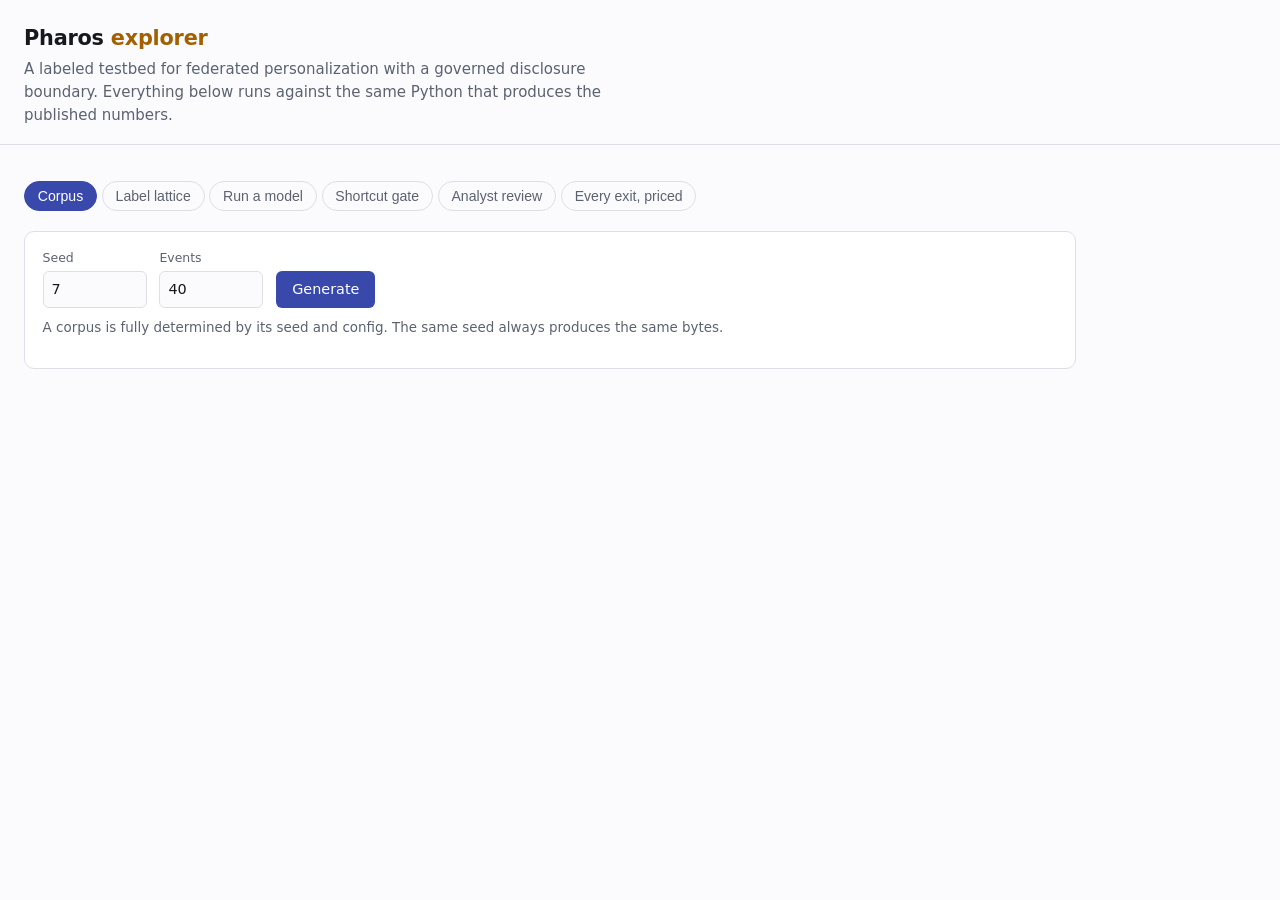
==== commit ab007c82: "fix(explorer): open every tab, drop values Pharos never computed, run the page in CI - Panels switch" ====
--- a/src/pharos/static/index.html
+++ b/src/pharos/static/index.html
@@ -9,12 +9,17 @@
     --bg: #fbfbfd; --fg: #16181d; --muted: #5b6270; --line: #dcdfe6;
     --card: #ffffff; --accent: #3949ab; --amber: #a35f00;
     --ok: #1b6e3c; --bad: #a32b2b; --mono: ui-monospace, "JetBrains Mono", Menlo, monospace;
+    /* An inset surface inside a card, and text set on an accent fill. Both are
+       per-scheme: white reads on the light scheme's deep accent and not on the
+       dark scheme's pastel one. */
+    --panel: #f3f4f8; --on-accent: #ffffff;
   }
   @media (prefers-color-scheme: dark) {
     :root {
       --bg: #14161a; --fg: #e6e8ec; --muted: #98a0ae; --line: #2c313a;
       --card: #1b1e24; --accent: #8c9eff; --amber: #ffb74d;
       --ok: #6ddf9c; --bad: #ff8a80;
+      --panel: #14171c; --on-accent: #10131a;
     }
   }
   * { box-sizing: border-box; }
@@ -34,7 +39,7 @@
     background: none; border: 1px solid var(--line); color: var(--muted);
     padding: .4rem .8rem; border-radius: 999px; cursor: pointer; font-size: .88rem;
   }
-  nav button[aria-selected="true"] { background: var(--accent); border-color: var(--accent); color: #fff; }
+  nav button[aria-selected="true"] { background: var(--accent); border-color: var(--accent); color: var(--on-accent); }
   /* A tab an offline build cannot serve. It is disabled in the DOM, and this is
      what makes that visible -- a dead control that looks live is worse than one
      that is plainly out of reach. */
@@ -54,13 +59,9 @@
     outline: 2px solid var(--accent);
     outline-offset: 2px;
   }
-  /* The fleet visualiser is the animated part of this page and the reason this block
-     exists: a dashed path scrolling forever, a glow pulsing on a 1.8s alternate, and a
-     particle easing between nodes. None of it carries information the static frame does
-     not -- the node a particle sits on is already coloured and labelled -- so honouring
-     a reduced-motion preference costs the reader nothing and removes the one thing on
-     this page that can trigger vestibular symptoms. Durations go to a value rather than
-     `none` so transitionend and animationiteration handlers still fire. */
+  /* Motion on this page is decoration: bar widths easing in. A reduced-motion
+     preference switches it off. Durations go to a value rather than `none` so
+     transitionend handlers still fire. */
   @media (prefers-reduced-motion: reduce) {
     *, *::before, *::after {
       animation-duration: 0.01ms !important;
@@ -68,7 +69,6 @@
       transition-duration: 0.01ms !important;
       scroll-behavior: auto !important;
     }
-    .viz-path { stroke-dasharray: none; }
   }
   /* Styling `input` at all overrides the browser's own disabled appearance, so a
      frozen field came out pixel-identical to a live one: same colour, same
@@ -77,7 +77,7 @@
     opacity: .65; color: var(--muted); cursor: not-allowed; border-style: dashed;
   }
   button.go {
-    background: var(--accent); color: #fff; border: 0; border-radius: 6px;
+    background: var(--accent); color: var(--on-accent); border: 0; border-radius: 6px;
     padding: .45rem 1rem; cursor: pointer; font: inherit; font-size: .9rem;
   }
   button.go:disabled { opacity: .7; background: var(--muted); cursor: progress; }
@@ -97,69 +97,24 @@
   .chips label { display: flex; gap: .25rem; align-items: center; margin: 0; font-size: .85rem; color: var(--fg); }
   [hidden] { display: none !important; }
 
-  /* ── Visualizer Responsive Styles ── */
-  .viz-container { position: relative; width: 100%; height: 420px; background: rgba(15, 20, 30, 0.4); border: 1px solid var(--line); border-radius: 12px; overflow: hidden; margin: 1rem 0; }
-  .viz-svg { position: absolute; inset: 0; width: 100%; height: 100%; pointer-events: none; }
-  .viz-path { fill: none; stroke: var(--line); stroke-width: 2; stroke-dasharray: 6,6; animation: vizDash 30s linear infinite; }
-  @keyframes vizDash { to { stroke-dashoffset: -1000; } }
-  .viz-node { position: absolute; width: 18%; min-width: 140px; padding: 0.75rem 0.8rem; background: var(--card); border: 1.5px solid var(--line); border-radius: 10px; text-align: center; box-shadow: 0 8px 24px rgba(0,0,0,0.12); z-index: 10; transition: transform 0.25s ease, border-color 0.25s ease; }
-  .viz-node:hover { transform: translateY(-3px); border-color: var(--accent); }
-  .viz-node h4 { margin: 0 0 0.3rem; font-size: 0.82rem; font-weight: 700; text-transform: uppercase; letter-spacing: 0.04em; }
-  .viz-node p { margin: 0; font-size: 0.72rem; color: var(--muted); }
-  .viz-badge { display: inline-block; margin-top: 0.4rem; padding: 0.15rem 0.45rem; border-radius: 4px; font-weight: 600; font-size: 0.68rem; font-family: var(--mono); }
-  .viz-badge.personal { background: rgba(140, 158, 255, 0.15); color: var(--accent); border: 1px solid var(--accent); }
-  .viz-badge.shared { background: rgba(27, 110, 60, 0.15); color: var(--ok); border: 1px solid var(--ok); }
-  .viz-badge.rust { background: rgba(255, 183, 77, 0.15); color: var(--amber); border: 1px solid var(--amber); }
-  .viz-particle { position: absolute; width: 14px; height: 14px; border-radius: 50%; transform: translate(-50%, -50%); z-index: 20; box-shadow: 0 0 12px currentColor; pointer-events: none; transition: left 0.6s ease-in-out, top 0.6s ease-in-out, background-color 0.3s; }
-  .pulse-glow { animation: vizGlow 1.8s infinite alternate; }
-  @keyframes vizGlow { 0% { box-shadow: 0 0 4px var(--accent); } 100% { box-shadow: 0 0 18px var(--accent); } }
-
-  /* ── State-of-the-Art UX Uplift Styles ── */
   .grid-metrics { display: grid; grid-template-columns: repeat(auto-fit, minmax(160px, 1fr)); gap: 0.8rem; margin: 0.8rem 0 1.2rem; }
-  .metric-card { background: rgba(0, 0, 0, 0.25); border: 1px solid var(--line); border-radius: 8px; padding: 0.85rem 1rem; text-align: center; }
+  .metric-card { background: var(--panel); border: 1px solid var(--line); border-radius: 8px; padding: 0.85rem 1rem; text-align: center; }
   .metric-value { font-size: 1.5rem; font-weight: 800; color: var(--accent); margin: 0.2rem 0; font-family: var(--mono); }
   .metric-label { font-size: 0.72rem; color: var(--muted); text-transform: uppercase; letter-spacing: 0.05em; font-weight: 600; }
 
-  .bar-chart { margin: 1rem 0; display: flex; flex-direction: column; gap: 0.45rem; background: rgba(0, 0, 0, 0.2); border: 1px solid var(--line); padding: 0.9rem 1rem; border-radius: 8px; }
+  .bar-chart { margin: 1rem 0; display: flex; flex-direction: column; gap: 0.45rem; background: var(--panel); border: 1px solid var(--line); padding: 0.9rem 1rem; border-radius: 8px; }
   .bar-row { display: flex; align-items: center; gap: 0.8rem; font-size: 0.82rem; }
   .bar-label { width: 180px; font-family: var(--mono); overflow: hidden; text-overflow: ellipsis; white-space: nowrap; }
-  .bar-track { flex: 1; height: 10px; background: rgba(255, 255, 255, 0.05); border-radius: 5px; overflow: hidden; }
+  .bar-track { flex: 1; height: 10px; background: var(--line); border-radius: 5px; overflow: hidden; }
   .bar-fill { height: 100%; border-radius: 5px; background: var(--accent); transition: width 0.4s ease; }
   .bar-count { width: 45px; text-align: right; font-family: var(--mono); color: var(--muted); }
 
-  .lattice-diagram { position: relative; padding: 1.2rem; background: rgba(15, 20, 30, 0.4); border: 1px solid var(--line); border-radius: 10px; margin: 1rem 0; text-align: center; }
+  .lattice-diagram { position: relative; padding: 1.2rem; background: var(--panel); border: 1px solid var(--line); border-radius: 10px; margin: 1rem 0; text-align: center; }
   .lattice-level { display: flex; justify-content: center; gap: 1.2rem; margin-bottom: 0.8rem; flex-wrap: wrap; }
-  .lattice-pill { padding: 0.4rem 0.8rem; border-radius: 6px; border: 1.5px solid var(--line); background: var(--card); font-size: 0.8rem; font-weight: 600; font-family: var(--mono); transition: all 0.3s ease; }
-  .lattice-pill.holder { border-color: #8c9eff; color: #8c9eff; box-shadow: 0 0 10px rgba(140,158,255,0.4); }
-  .lattice-pill.object { border-color: #ffb74d; color: #ffb74d; box-shadow: 0 0 10px rgba(255,183,77,0.4); }
-  .lattice-pill.join { border-color: #6ddf9c; color: #6ddf9c; box-shadow: 0 0 10px rgba(109,223,156,0.4); }
-
-  .gauge-box { display: flex; gap: 1rem; flex-wrap: wrap; margin: 1rem 0; }
-  .gauge-card { flex: 1; min-width: 220px; background: var(--card); border: 1px solid var(--line); border-radius: 8px; padding: 1rem; text-align: center; }
-  .gauge-score { font-size: 1.8rem; font-weight: 800; color: var(--ok); font-family: var(--mono); }
-
-  /* Live Model Pipeline Loading & Spinner Styles */
-  .skeleton-pulse {
-    height: 48px; border-radius: 6px;
-    background: linear-gradient(90deg, rgba(255,255,255,0.03) 25%, rgba(255,255,255,0.08) 50%, rgba(255,255,255,0.03) 75%);
-    background-size: 200% 100%;
-    animation: skelPulse 1.5s infinite;
-  }
-  @keyframes skelPulse { 0% { background-position: 200% 0; } 100% { background-position: -200% 0; } }
-
-  .spin-ring {
-    display: inline-block; width: 14px; height: 14px; border: 2px solid rgba(255,255,255,0.3);
-    border-top-color: var(--accent); border-radius: 50%; animation: spinAnim 0.8s linear infinite; vertical-align: middle; margin-right: 6px;
-  }
-  @keyframes spinAnim { to { transform: rotate(360deg); } }
-
-  /* Mobile & Tablet Responsive Stacking */
-  @media (max-width: 820px) {
-
-    .viz-container { height: auto; display: flex; flex-direction: column; gap: 1rem; padding: 1.2rem; align-items: center; }
-    .viz-svg { display: none; }
-    .viz-node { position: relative !important; left: auto !important; top: auto !important; width: 100% !important; max-width: 320px; }
-  }
+  .lattice-pill { padding: 0.4rem 0.8rem; border-radius: 6px; border: 1.5px solid var(--line); background: var(--card); font-size: 0.8rem; font-weight: 600; font-family: var(--mono); }
+  .lattice-pill.holder { border-color: var(--accent); color: var(--accent); }
+  .lattice-pill.object { border-color: var(--amber); color: var(--amber); }
+  .lattice-pill.join { border-color: var(--ok); color: var(--ok); }
 
   /* --- Escapes: the argument, one exit per row --- */
   .escape { border: 1px solid var(--line); border-left-width: 5px; border-radius: 8px; background: var(--card); padding: .85rem 1rem; margin: .7rem 0; }
@@ -171,10 +126,10 @@
   /* Redundant encoding, not colour alone: the verdict is spelled out in the badge and
      carries a glyph, so it survives a greyscale print and a colour-vision deficiency.
      The left border is a third channel and never the only one. */
-  .verdict { font-family: var(--mono); font-size: .7rem; font-weight: 700; text-transform: uppercase; letter-spacing: .05em; padding: .15rem .45rem; border-radius: 4px; border: 1px solid currentColor; white-space: nowrap; }
-  .verdict.closes { color: var(--ok); }
-  .verdict.bounded { color: var(--amber); }
-  .verdict.open { color: var(--bad); }
+  .verdict-tag { font-family: var(--mono); font-size: .7rem; font-weight: 700; text-transform: uppercase; letter-spacing: .05em; padding: .15rem .45rem; border-radius: 4px; border: 1px solid currentColor; white-space: nowrap; }
+  .verdict-tag.closes { color: var(--ok); }
+  .verdict-tag.bounded { color: var(--amber); }
+  .verdict-tag.open { color: var(--bad); }
   .escape-findings { font-family: var(--mono); font-size: .72rem; color: var(--muted); }
   .escape-outcome { margin: .5rem 0 0; font-size: .87rem; color: var(--fg); }
   .escape-readings { display: flex; gap: 1.2rem; flex-wrap: wrap; margin-top: .6rem; padding-top: .55rem; border-top: 1px dashed var(--line); }
@@ -204,7 +159,6 @@
     <button role="tab" id="tab-btn-gate" aria-selected="false" data-tab="gate" aria-controls="tab-gate" tabindex="-1">Shortcut gate</button>
     <button role="tab" id="tab-btn-review" data-tab="review" aria-selected="false" aria-controls="tab-review" tabindex="-1">Analyst review</button>
     <button role="tab" id="tab-btn-escapes" data-tab="escapes" aria-selected="false" aria-controls="tab-escapes" tabindex="-1">Every exit, priced</button>
-    <button role="tab" id="tab-btn-visualizer" data-tab="visualizer" aria-selected="false" aria-controls="tab-visualizer" tabindex="-1" style="border-color: var(--accent); color: var(--accent); font-weight: 600;">✨ Live Fleet Visualizer</button>
   </nav>
 
 
@@ -311,7 +265,7 @@
     <div class="card" id="r-out" hidden></div>
   </section>
 
-  <!-- ── Live Fleet Visualizer ─────────────────────────────── -->
+  <!-- ── Every exit, priced ─────────────────────────────────── -->
   <section id="tab-escapes" role="tabpanel" aria-labelledby="tab-btn-escapes" hidden>
     <h2>Every exit, priced</h2>
     <p class="muted">
@@ -326,94 +280,6 @@
     <div id="escapes-list"></div>
   </section>
 
-  <section id="tab-visualizer" role="tabpanel" aria-labelledby="tab-btn-visualizer" hidden>
-    <div class="card">
-      <h3>✨ Interactive Fleet Triage & Provenance Router Flow</h3>
-      <p class="note">Watch how analyst interactions on an edge node are evaluated by the <strong>Provenance-Gated Router</strong> and split between <strong>Local Personal Adapters</strong> (0% disclosure) and <strong>Federated Shared Adapters</strong> (Velocity-FL Rust Engine).</p>
-
-      <div class="row" style="margin-top: 1rem;">
-        <div><label for="v-action">Analyst Action</label>
-          <select id="v-action">
-            <option value="accept">ACCEPT (Routine Tradecraft)</option>
-            <option value="revise">REVISE (Corrected Verdict)</option>
-            <option value="reject">REJECT (Unclear Grounds)</option>
-          </select></div>
-        <div><label for="v-sens">Sensitivity</label>
-          <select id="v-sens">
-            <option value="OPEN">OPEN</option>
-            <option value="INTERNAL">INTERNAL</option>
-            <option value="PROTECTED">PROTECTED</option>
-            <option value="RESTRICTED" selected>RESTRICTED (Classified)</option>
-          </select></div>
-        <div><label for="v-attack">Byzantine Attack</label>
-          <select id="v-attack">
-            <option value="none">None (Honest Fleet)</option>
-            <option value="sign_flip">Sign-Flip Poisoning</option>
-          </select></div>
-        <div><label for="v-dp">Differential Privacy</label>
-          <select id="v-dp">
-            <option value="active">Active (ε = 1.0, δ = 1e-5)</option>
-            <option value="off">Off (ε = ∞)</option>
-          </select></div>
-        <button class="go" id="v-run-step" style="background: var(--accent);">▶ Step Simulation</button>
-      </div>
-
-      <!-- Animated Flow Diagram Canvas -->
-      <div class="viz-container">
-        <svg class="viz-svg">
-          <!-- Flow Lines with IDs for dynamic JS recomputation -->
-          <path id="v-path-1" class="viz-path" d="M 100 210 L 260 210" />
-          <path id="v-path-2a" class="viz-path" d="M 330 210 Q 420 320 520 320" />
-          <path id="v-path-2b" class="viz-path" d="M 330 210 Q 420 100 520 100" />
-          <path id="v-path-3" class="viz-path" d="M 690 100 Q 770 100 840 210" />
-        </svg>
-
-        <!-- Node 1: Analyst Edge Laptop -->
-        <div id="v-node-analyst" class="viz-node pulse-glow" style="left: 2%; top: 38%;">
-          <h4>💻 Edge Analyst</h4>
-          <p>Analyst Laptop Node</p>
-          <span class="viz-badge personal">Ledger Active</span>
-        </div>
-
-        <!-- Node 2: Provenance Router -->
-        <div id="v-node-router" class="viz-node" style="left: 25%; top: 38%;">
-          <h4>🛡️ Provenance Router</h4>
-          <p>Lattice Boundary Gating</p>
-          <span class="viz-badge rust">Pharos Lattice</span>
-        </div>
-
-        <!-- Node 3A: Personal Adapter -->
-        <div id="v-node-personal" class="viz-node" style="left: 50%; top: 66%;">
-          <h4>🔒 Personal Adapter</h4>
-          <p>Style, Need-to-Know</p>
-          <span class="viz-badge personal">LOCAL ONLY - 0% LEAK</span>
-        </div>
-
-        <!-- Node 3B: Shared Adapter -->
-        <div id="v-node-shared" class="viz-node" style="left: 50%; top: 10%;">
-          <h4>🌐 Shared Adapter</h4>
-          <p>Tradecraft Patterns</p>
-          <span class="viz-badge shared">FEDERATED FLEET</span>
-        </div>
-
-        <!-- Node 4: Velocity-FL Rust Engine -->
-        <div id="v-node-rust" class="viz-node" style="left: 78%; top: 38%;">
-          <h4>⚡ Velocity-FL Core</h4>
-          <p>Rust Aggregation Engine</p>
-          <span class="viz-badge rust">Krum / GeoMedian</span>
-        </div>
-
-
-        <!-- Animated Moving Packet Particle -->
-        <div id="v-particle" class="viz-particle" style="left: 105px; top: 210px; background-color: var(--accent); display: none;"></div>
-      </div>
-
-      <!-- Live Dashboard Output Card -->
-      <div id="v-out" class="card" aria-live="polite" role="status" style="margin-top: 1rem; background: var(--bg);">
-        <p class="note">Click <strong>▶ Step Simulation</strong> to launch an animated triage packet flow across the provenance router.</p>
-      </div>
-    </div>
-  </section>
 </main>
 
 
@@ -421,53 +287,38 @@
 const $ = (id) => document.getElementById(id);
 const esc = (s) => String(s).replace(/[&<>"]/g, c => ({'&':'&amp;','<':'&lt;','>':'&gt;','"':'&quot;'}[c]));
 
-const tabs = [...document.querySelectorAll('nav button')];
+// Each tab names its panel in `aria-controls`, and that attribute is the only list of
+// panels there is. A second, hand-kept list is how "Every exit, priced" shipped with a
+// tab that selected and a panel that never opened.
+const tabs = [...document.querySelectorAll('[role="tab"]')];
 function selectTab(btn) {
-  tabs.forEach(b => {
-    const isSelected = (b === btn);
-    b.setAttribute('aria-selected', String(isSelected));
-    b.setAttribute('tabindex', isSelected ? '0' : '-1');
-  });
-  ['corpus','lattice','triage','gate','review','visualizer'].forEach(t => {
-    if ($('tab-' + t)) $('tab-' + t).hidden = (t !== btn.dataset.tab);
-  });
-  if (btn.dataset.tab === 'visualizer') updateVizSvgPaths();
-}
-
-tabs.forEach((btn, index) => {
+  for (const b of tabs) {
+    const on = b === btn;
+    b.setAttribute('aria-selected', String(on));
+    b.tabIndex = on ? 0 : -1;
+    $(b.getAttribute('aria-controls')).hidden = !on;
+  }
+}
+
+// Arrow keys walk the enabled tabs only. A disabled button cannot take focus, so
+// stepping onto one selected a tab the keyboard was not on.
+tabs.forEach((btn) => {
   btn.onclick = () => selectTab(btn);
   btn.onkeydown = (e) => {
-    let targetIndex = null;
-    if (e.key === 'ArrowRight') targetIndex = (index + 1) % tabs.length;
-    else if (e.key === 'ArrowLeft') targetIndex = (index - 1 + tabs.length) % tabs.length;
-    else if (e.key === 'Home') targetIndex = 0;
-    else if (e.key === 'End') targetIndex = tabs.length - 1;
-    if (targetIndex !== null) {
-      e.preventDefault();
-      tabs[targetIndex].focus();
-      selectTab(tabs[targetIndex]);
-    }
+    const live = tabs.filter(b => !b.disabled);
+    const i = live.indexOf(btn);
+    const next = {
+      ArrowRight: live[(i + 1) % live.length],
+      ArrowLeft: live[(i - 1 + live.length) % live.length],
+      Home: live[0],
+      End: live[live.length - 1],
+    }[e.key];
+    if (!next) return;
+    e.preventDefault();
+    next.focus();
+    selectTab(next);
   };
 });
-
-function updateVizSvgPaths() {
-  const pAnalyst = getNodeCenter('v-node-analyst');
-  const pRouter = getNodeCenter('v-node-router');
-  const pPersonal = getNodeCenter('v-node-personal');
-  const pShared = getNodeCenter('v-node-shared');
-  const pRust = getNodeCenter('v-node-rust');
-
-  const p1 = $('v-path-1');
-  const p2a = $('v-path-2a');
-  const p2b = $('v-path-2b');
-  const p3 = $('v-path-3');
-
-  if (p1) p1.setAttribute('d', `M ${pAnalyst.x} ${pAnalyst.y} L ${pRouter.x} ${pRouter.y}`);
-  if (p2a) p2a.setAttribute('d', `M ${pRouter.x} ${pRouter.y} Q ${(pRouter.x + pPersonal.x)/2} ${pPersonal.y} ${pPersonal.x} ${pPersonal.y}`);
-  if (p2b) p2b.setAttribute('d', `M ${pRouter.x} ${pRouter.y} Q ${(pRouter.x + pShared.x)/2} ${pShared.y} ${pShared.x} ${pShared.y}`);
-  if (p3) p3.setAttribute('d', `M ${pShared.x} ${pShared.y} Q ${(pShared.x + pRust.x)/2} ${pShared.y} ${pRust.x} ${pRust.y}`);
-}
-window.addEventListener('resize', updateVizSvgPaths);
 
 
 // ── Static mode ─────────────────────────────────────────────
@@ -713,89 +564,31 @@
 $('t-model').onchange = showModelNote;
 $('t-go').dataset.label = 'Run';
 $('t-go').onclick = async () => {
-  const btn = $('t-go');
-  btn.disabled = true;
-  btn.innerHTML = `<span class="spin-ring"></span> Running Model...`;
-  
-  const startTime = Date.now();
-  $('t-out').hidden = false;
-  $('t-out').innerHTML = `
-    <div style="padding: 1rem; border: 1.5px solid var(--accent); border-radius: 10px; background: rgba(15, 20, 30, 0.6); margin-top: 0.5rem;">
-      <div style="display: flex; align-items: center; justify-content: space-between; margin-bottom: 0.8rem;">
-        <h4 style="margin: 0; color: var(--accent); font-size: 0.95rem;"><span class="spin-ring"></span> Executing LLM Triage Pipeline...</h4>
-        <span id="t-timer" class="mono" style="font-size: 1.1rem; color: var(--amber); font-weight: 700;">⏱️ 0.0s</span>
-      </div>
-      <div class="bar-track" style="height: 10px; margin-bottom: 0.8rem; background: rgba(0,0,0,0.4);">
-        <div id="t-progress-fill" class="bar-fill" style="width: 25%; background: linear-gradient(90deg, var(--accent), var(--ok)); transition: width 0.3s ease;"></div>
-      </div>
-      <p id="t-stage-status" class="note" style="font-weight: 600; color: var(--fg); margin: 0 0 0.8rem 0;">
-        ⚙️ Step 1/3: Loading model weights into VRAM & constructing task prompt...
-      </p>
-      <div class="skeleton-pulse"></div>
-    </div>`;
-
-  const timerInterval = setInterval(() => {
-    const elapsed = ((Date.now() - startTime) / 1000).toFixed(1);
-    const timerEl = $('t-timer');
-    const fillEl = $('t-progress-fill');
-    const stageEl = $('t-stage-status');
-    if (timerEl) timerEl.textContent = `⏱️ ${elapsed}s`;
-    
-    if (elapsed > 1.2 && elapsed <= 3.5) {
-      if (fillEl) fillEl.style.width = '65%';
-      if (stageEl) stageEl.textContent = '🧠 Step 2/3: Streaming LLM prompt inference & generating response tokens...';
-    } else if (elapsed > 3.5) {
-      if (fillEl) fillEl.style.width = '88%';
-      if (stageEl) stageEl.textContent = '🛡️ Step 3/3: Evaluating security lattice join & governed release label...';
-    }
-  }, 100);
-
+  const btn = $('t-go'); busy(btn, true);
   try {
     const d = await api('/api/triage', {
       method: 'POST', headers: {'Content-Type': 'application/json'},
       body: JSON.stringify({model: $('t-model').value, seed: +$('t-seed').value, index: +$('t-index').value}),
     });
-    clearInterval(timerInterval);
-    const totalTime = ((Date.now() - startTime) / 1000).toFixed(2);
-
-    const isRestricted = d.governed_label.sensitivity === 'RESTRICTED' || (d.governed_label.compartments && d.governed_label.compartments.length > 0);
-    const transportBadge = isRestricted 
-      ? '🔒 LOCAL PERSONAL ADAPTER ONLY (0% Fleet Disclosure)'
-      : '🌐 SHARED FEDERATED ADAPTER ELIGIBLE (Velocity-FL Core)';
-    const transportNote = isRestricted
-      ? 'This turn incorporates RESTRICTED or compartmented evidence. Gradient updates are strictly confined to the local analyst laptop.'
-      : 'This verdict is cleared for high-throughput federated aggregation across the fleet via Velocity-FL Rust Core.';
-
+    const said = d.model_verdict === null ? 'unparseable' : (d.model_verdict ? 'SIGNIFICANT' : 'ROUTINE');
+    const truth = d.truth_significant ? 'SIGNIFICANT' : 'ROUTINE';
+    const mark = d.correct === null ? '<span class="muted">no verdict</span>'
+      : (d.correct ? '<span class="ok">correct</span>' : '<span class="bad">wrong</span>');
+    $('t-out').hidden = false;
     $('t-out').innerHTML = `
-      <div style="border-left: 4px solid ${d.correct ? 'var(--ok)' : 'var(--amber)'}; padding-left: 1rem; margin-bottom: 1rem;">
-        <p class="verdict" style="margin-bottom: 0.3rem;">
-          Model Verdict: <strong style="color:${d.model_verdict ? 'var(--amber)' : 'var(--ok)'}">${said}</strong> | Truth: <strong>${truth}</strong> — ${mark}
-        </p>
-        <span class="viz-badge ${isRestricted ? 'personal' : 'shared'}">${transportBadge}</span>
-      </div>
-
-      <div class="grid-metrics">
-        <div class="metric-card"><div class="metric-value">${esc(d.task_id)}</div><div class="metric-label">Triage Task ID</div></div>
-        <div class="metric-card"><div class="metric-value">${d.n_sources}</div><div class="metric-label">Sources Joined</div></div>
-        <div class="metric-card"><div class="metric-value" style="font-size:1.05rem; font-family:var(--mono);">${esc(d.governed_label.rendered)}</div><div class="metric-label">Governed Join Label</div></div>
-        <div class="metric-card"><div class="metric-value" style="color:var(--amber);">${totalTime}s</div><div class="metric-label">Pipeline Latency</div></div>
-      </div>
-
-      <!-- Governed Transport Ruling -->
-      <div style="padding: 0.85rem 1rem; background: rgba(15, 20, 30, 0.5); border: 1px solid var(--line); border-radius: 8px; margin: 1rem 0;">
-        <h4 style="margin: 0 0 0.3rem; font-size: 0.85rem; color: var(--accent);">🛡️ Governed Fleet Transport Ruling</h4>
-        <p style="margin: 0; font-size: 0.82rem; color: var(--fg);">${transportNote}</p>
-      </div>
-
-      <p class="note"><strong>Raw Model Reasoning Stream:</strong></p>
-      <pre style="background: rgba(0,0,0,0.3); border: 1px solid var(--line); border-radius: 6px; padding: 0.8rem;">${esc(d.raw)}</pre>`;
-
-  } catch (e) {
-    clearInterval(timerInterval);
-    $('t-out').innerHTML = `<span class="bad">${esc(e.message)}</span>`;
-  }
-  btn.disabled = false;
-  btn.textContent = 'Run';
+      <p class="verdict">Model said <strong>${said}</strong>, truth is <strong>${truth}</strong> — ${mark}</p>
+      <table>
+        <tr><th>Task</th><td class="mono">${esc(d.task_id)}</td></tr>
+        <tr><th>Sources</th><td>${d.n_sources} reports</td></tr>
+        <tr><th>Model</th><td class="mono">${esc(d.model.tag)}</td></tr>
+        <tr><th>Governed label of the verdict</th><td><span class="tag">${esc(d.governed_label.rendered)}</span></td></tr>
+      </table>
+      <p class="note">The governed label is the join over every source that fed the
+         turn, at ENUM capacity. It is what decides whether this verdict could train a
+         shared adapter.</p>
+      <p class="note">Raw model output:</p><pre>${esc(d.raw)}</pre>`;
+  } catch (e) { $('t-out').hidden = false; $('t-out').innerHTML = `<span class="bad">${esc(e.message)}</span>`; }
+  busy(btn, false);
 };
 
 
@@ -869,77 +662,6 @@
   busy(btn, false);
 };
 
-// ── Visualizer Animation & Routing Logic ────────────────────
-function getNodeCenter(nodeId) {
-  const container = document.querySelector('.viz-container');
-  const node = $(nodeId);
-  if (!container || !node) return { x: 105, y: 210 };
-  const cR = container.getBoundingClientRect();
-  const nR = node.getBoundingClientRect();
-  return {
-    x: (nR.left + nR.width / 2) - cR.left,
-    y: (nR.top + nR.height / 2) - cR.top
-  };
-}
-
-$('v-run-step').onclick = async () => {
-  const action = $('v-action').value;
-  const sens = $('v-sens').value;
-  const attack = $('v-attack').value;
-  const dp = $('v-dp').value;
-
-  const isRestricted = (sens === 'RESTRICTED' || sens === 'PROTECTED');
-  const target = isRestricted ? 'PERSONAL_ONLY' : (action === 'reject' ? 'DISCARD' : 'SHARED_FEDERATED');
-  
-  const pAnalyst = getNodeCenter('v-node-analyst');
-  const pRouter = getNodeCenter('v-node-router');
-  const pPersonal = getNodeCenter('v-node-personal');
-  const pShared = getNodeCenter('v-node-shared');
-  const pRust = getNodeCenter('v-node-rust');
-
-  const particle = $('v-particle');
-  particle.style.display = 'block';
-  particle.style.backgroundColor = isRestricted ? '#8c9eff' : (attack !== 'none' ? '#ff8a80' : '#6ddf9c');
-  
-  // Phase 1: Analyst -> Router
-  particle.style.left = `${pAnalyst.x}px`; particle.style.top = `${pAnalyst.y}px`;
-  await new Promise(r => setTimeout(r, 50));
-  particle.style.left = `${pRouter.x}px`; particle.style.top = `${pRouter.y}px`;
-  await new Promise(r => setTimeout(r, 600));
-
-  // Phase 2: Router -> Adapter (Personal vs Shared)
-  if (target === 'PERSONAL_ONLY') {
-    particle.style.left = `${pPersonal.x}px`; particle.style.top = `${pPersonal.y}px`;
-  } else {
-    particle.style.left = `${pShared.x}px`; particle.style.top = `${pShared.y}px`;
-    await new Promise(r => setTimeout(r, 600));
-    // Phase 3: Shared -> Velocity-FL Rust Core
-    particle.style.left = `${pRust.x}px`; particle.style.top = `${pRust.y}px`;
-  }
-  await new Promise(r => setTimeout(r, 650));
-  particle.style.display = 'none';
-
-
-  // Compute stats
-  const digest = Array.from({length: 16}, () => Math.floor(Math.random()*16).toString(16)).join('');
-  const badgeClass = target === 'PERSONAL_ONLY' ? 'bad' : 'ok';
-  const attackNotice = attack === 'none' 
-    ? '<span class="ok">Honest Fleet Aggregation</span>'
-    : '<span class="bad">🛡️ Sign-flip update rejected by robust aggregation</span>';
-  const dpNotice = dp === 'active' ? '<span class="tag">DP (ε=1.0, δ=1e-5) Active</span>' : '<span class="muted">DP Disabled</span>';
-
-  $('v-out').innerHTML = `
-    <p class="verdict">Routing Decision: <strong class="${badgeClass}">${target}</strong></p>
-    <table>
-      <tr><th>SHA-256 Digest</th><td class="mono">REC-SIM-${digest}...</td></tr>
-      <tr><th>Data Provenance Boundary</th><td>${target === 'PERSONAL_ONLY' ? '🔒 STAYS LOCAL ON LAPTOP (0% Fleet Disclosure)' : '🌐 FEDERATED TO FLEET SHARED ADAPTER'}</td></tr>
-      <tr><th>Byzantine Security</th><td>${attackNotice}</td></tr>
-      <tr><th>Differential Privacy</th><td>${dpNotice}</td></tr>
-      <tr><th>Rust Aggregation Latency</th><td class="mono">&lt; 0.012 ms</td></tr>
-    </table>`;
-};
-
-
 // ── Offline build: constrain the controls to what was frozen ────────────────
 //
 // A number input that accepts any seed but only answers for three is a worse
@@ -1002,7 +724,7 @@
     <article class="escape ${verdict}${item.measured ? '' : ' unmeasured'}">
       <div class="escape-head">
         <p class="escape-objection">&ldquo;${esc(item.objection)}&rdquo;</p>
-        <span class="verdict ${verdict}">${VERDICT_GLYPH[verdict]} ${esc(item.verdict)}</span>
+        <span class="verdict-tag ${verdict}">${VERDICT_GLYPH[verdict]} ${esc(item.verdict)}</span>
         <span class="escape-findings">${esc(findings)}</span>
       </div>
       <p class="escape-outcome">${esc(item.outcome)}</p>
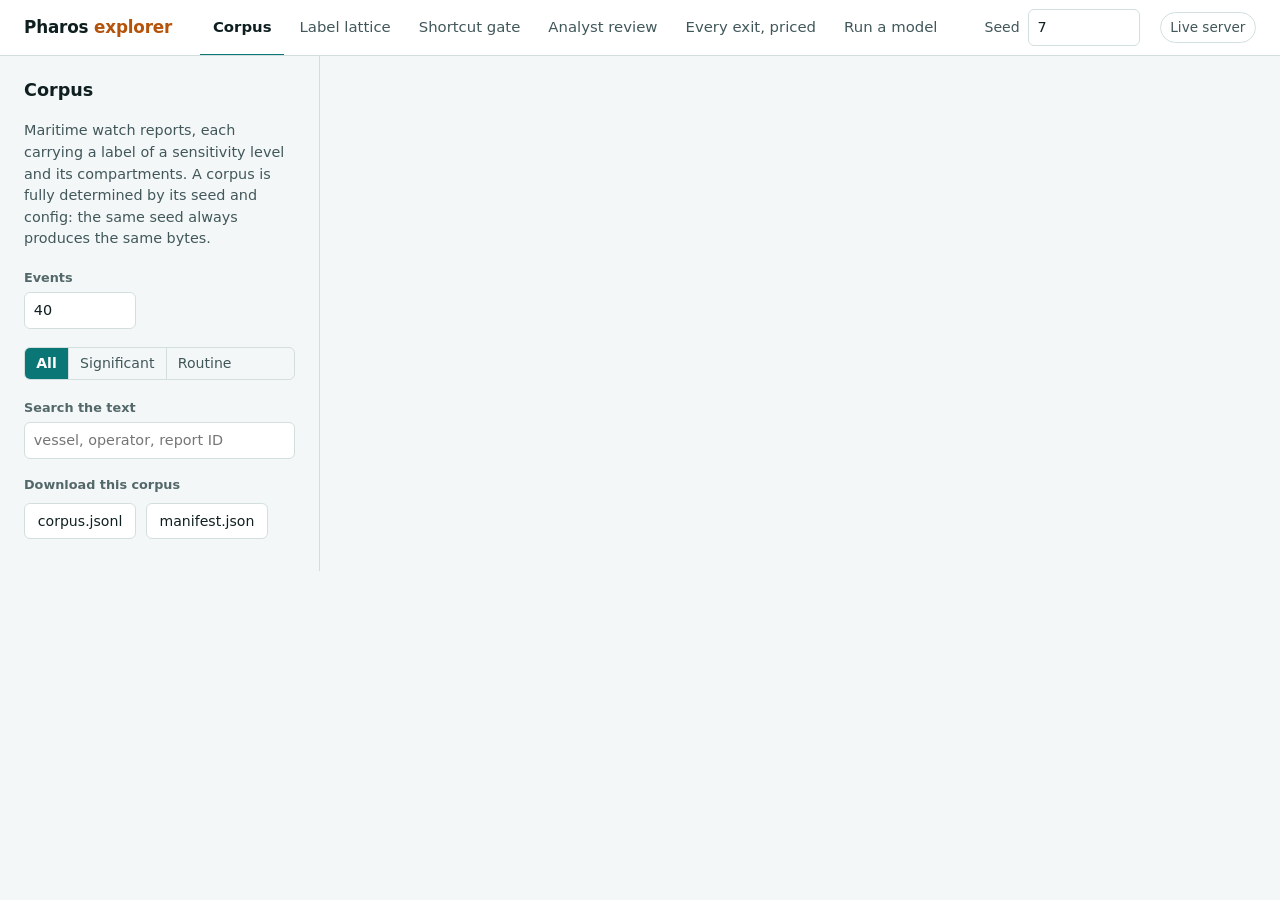
==== commit 0b8f509b: "feat(explorer): a rail and a canvas, answers on arrival, linkable views - App shell: a controls rail" ====
--- a/src/pharos/static/index.html
+++ b/src/pharos/static/index.html
@@ -4,64 +4,67 @@
 <meta charset="utf-8">
 <meta name="viewport" content="width=device-width, initial-scale=1">
 <title>Pharos explorer</title>
+<meta name="description" content="Pharos, a labeled testbed for federated personalization with a governed disclosure boundary: its corpus, label lattice, shortcut gate, analyst review and findings, computed by the same Python that produces the published numbers.">
 <style>
+  /* The docs site's teal and amber, so the explorer reads as part of it. */
   :root {
-    --bg: #fbfbfd; --fg: #16181d; --muted: #5b6270; --line: #dcdfe6;
-    --card: #ffffff; --accent: #3949ab; --amber: #a35f00;
-    --ok: #1b6e3c; --bad: #a32b2b; --mono: ui-monospace, "JetBrains Mono", Menlo, monospace;
-    /* An inset surface inside a card, and text set on an accent fill. Both are
-       per-scheme: white reads on the light scheme's deep accent and not on the
-       dark scheme's pastel one. */
-    --panel: #f3f4f8; --on-accent: #ffffff;
+    color-scheme: light;
+    --bg: #f4f7f7; --card: #ffffff; --panel: #f1f5f5; --line: #d3dfdf;
+    --fg: #0f1f1f; --ink-2: #41575a; --muted: #53686a;
+    --accent: #0b7676; --amber: #b45309; --ok: #1b7a3d; --bad: #b3261e;
+    /* Text set on an accent, amber or green fill. Per scheme: white reads on the
+       light scheme's deep fills and not on the dark scheme's bright ones. */
+    --on-accent: #ffffff;
+    /* What a holder may read, lit by the lighthouse's beam. */
+    --beam: #fbe3c0;
+    /* Review actions. Accept is the quiet case; the three objections carry colour. */
+    --revise: #256abf; --on-revise: #ffffff;
+    --escalate: #eb6834; --on-escalate: #0f1f1f;
+    /* Reports per label cell: one teal ramp, light to dark, with the cell's text
+       colour chosen so every count clears 4.5:1. */
+    --step-0: #e3fbfa; --step-1: #c3efee; --step-2: #9bdcdb; --step-3: #73c5c4;
+    --step-4: #46a7a6; --step-5: #016869;
+    --on-step-0: #0f1f1f; --on-step-1: #0f1f1f; --on-step-2: #0f1f1f;
+    --on-step-3: #0f1f1f; --on-step-4: #0f1f1f; --on-step-5: #ffffff;
+    --sans: Inter, system-ui, -apple-system, "Segoe UI", Roboto, sans-serif;
+    --mono: "JetBrains Mono", ui-monospace, "SF Mono", Menlo, Consolas, monospace;
+    --bar: 3.5rem;
   }
   @media (prefers-color-scheme: dark) {
     :root {
-      --bg: #14161a; --fg: #e6e8ec; --muted: #98a0ae; --line: #2c313a;
-      --card: #1b1e24; --accent: #8c9eff; --amber: #ffb74d;
-      --ok: #6ddf9c; --bad: #ff8a80;
-      --panel: #14171c; --on-accent: #10131a;
+      color-scheme: dark;
+      --bg: #0e1617; --card: #142022; --panel: #1b2a2c; --line: #2a3d3f;
+      --fg: #e2eded; --ink-2: #b0c4c5; --muted: #93a9aa;
+      --accent: #22c8c8; --amber: #f0a020; --ok: #5fd38d; --bad: #ff8a80;
+      --on-accent: #062020;
+      --beam: #4d3a14;
+      --revise: #3987e5; --on-revise: #000000;
+      --escalate: #d95926; --on-escalate: #000000;
+      --step-0: #0b2f2f; --step-1: #0b4343; --step-2: #0b5c5c; --step-3: #259595;
+      --step-4: #45b5b5; --step-5: #69d5d5;
+      --on-step-0: #e2eded; --on-step-1: #e2eded; --on-step-2: #e2eded;
+      --on-step-3: #062020; --on-step-4: #062020; --on-step-5: #062020;
     }
   }
+
   * { box-sizing: border-box; }
   body {
     margin: 0; background: var(--bg); color: var(--fg);
-    font: 15px/1.55 system-ui, -apple-system, "Inter", sans-serif;
-  }
-  header {
-    padding: 1.4rem 1.5rem 1rem; border-bottom: 1px solid var(--line);
-  }
-  h1 { margin: 0 0 .2rem; font-size: 1.3rem; letter-spacing: -.01em; }
-  h1 span { color: var(--amber); }
-  header p { margin: 0; color: var(--muted); max-width: 62ch; }
-  main { padding: 1.25rem 1.5rem 3rem; max-width: 1100px; }
-  nav { display: flex; gap: .3rem; flex-wrap: wrap; margin: 1rem 0 1.25rem; }
-  nav button {
-    background: none; border: 1px solid var(--line); color: var(--muted);
-    padding: .4rem .8rem; border-radius: 999px; cursor: pointer; font-size: .88rem;
-  }
-  nav button[aria-selected="true"] { background: var(--accent); border-color: var(--accent); color: var(--on-accent); }
-  /* A tab an offline build cannot serve. It is disabled in the DOM, and this is
-     what makes that visible -- a dead control that looks live is worse than one
-     that is plainly out of reach. */
-  nav button:disabled { opacity: .7; color: var(--muted); border-color: var(--line); cursor: not-allowed; text-decoration: line-through; }
-  .card {
-    background: var(--card); border: 1px solid var(--line); border-radius: 10px;
-    padding: 1rem 1.1rem; margin-bottom: 1rem;
-  }
-  .row { display: flex; gap: .8rem; flex-wrap: wrap; align-items: flex-end; }
-  label { display: block; font-size: .78rem; color: var(--muted); margin-bottom: .2rem; }
-  input, select {
-    background: var(--bg); color: var(--fg); border: 1px solid var(--line);
-    border-radius: 6px; padding: .4rem .5rem; font: inherit; font-size: .9rem;
-  }
-  input[type=number] { width: 6.5rem; }
-  :focus-visible {
-    outline: 2px solid var(--accent);
-    outline-offset: 2px;
-  }
-  /* Motion on this page is decoration: bar widths easing in. A reduced-motion
-     preference switches it off. Durations go to a value rather than `none` so
-     transitionend handlers still fire. */
+    font: 15px/1.5 var(--sans);
+    -webkit-font-smoothing: antialiased;
+  }
+  [hidden] { display: none !important; }
+  .sr-only {
+    position: absolute; width: 1px; height: 1px; padding: 0; margin: -1px;
+    overflow: hidden; clip: rect(0 0 0 0); white-space: nowrap; border: 0;
+  }
+  :focus-visible { outline: 2px solid var(--accent); outline-offset: 2px; }
+  code, .mono { font-family: var(--mono); font-size: .86em; }
+  h2, h3, h4 { margin: 0; line-height: 1.25; }
+
+  /* The one motion on the page is the scroll to an exit, and the script asks for
+     it smooth only without a reduced-motion preference. This switches off any CSS
+     transition or animation, including one a later change adds. */
   @media (prefers-reduced-motion: reduce) {
     *, *::before, *::after {
       animation-duration: 0.01ms !important;
@@ -70,223 +73,617 @@
       scroll-behavior: auto !important;
     }
   }
-  /* Styling `input` at all overrides the browser's own disabled appearance, so a
-     frozen field came out pixel-identical to a live one: same colour, same
-     background, opacity 1. The attribute was set and said nothing. Restate it. */
-  input:disabled, select:disabled {
-    opacity: .65; color: var(--muted); cursor: not-allowed; border-style: dashed;
-  }
+
+  /* ── App bar: name, views, and the seed every view shares ── */
+  .appbar {
+    position: sticky; top: 0; z-index: 20;
+    display: flex; align-items: stretch; gap: 1.75rem;
+    min-height: var(--bar); padding: 0 1.5rem;
+    background: var(--card); border-bottom: 1px solid var(--line);
+  }
+  .wordmark {
+    align-self: center; margin: 0; font-size: 1.05rem; font-weight: 650;
+    letter-spacing: -.01em; white-space: nowrap;
+  }
+  .wordmark span { color: var(--amber); }
+  [role="tablist"] {
+    display: flex; gap: .15rem; overflow-x: auto; scrollbar-width: none;
+  }
+  [role="tab"] {
+    background: none; border: 0; border-bottom: 2px solid transparent;
+    margin-bottom: -1px; padding: 0 .8rem; cursor: pointer; white-space: nowrap;
+    color: var(--ink-2); font: inherit; font-size: .93rem;
+  }
+  [role="tab"]:hover { color: var(--fg); }
+  [role="tab"][aria-selected="true"] { color: var(--fg); font-weight: 600; border-bottom-color: var(--accent); }
+  [role="tab"] .badge {
+    margin-left: .35rem; font-size: .72rem; font-weight: 500; color: var(--muted);
+    border: 1px solid var(--line); border-radius: 999px; padding: 0 .4rem;
+  }
+  .appbar-end { margin-left: auto; display: flex; align-items: center; gap: 1.25rem; }
+
+  /* A segmented control is a group of radios that look like one control. */
+  .seg { display: inline-flex; border: 1px solid var(--line); border-radius: 6px; padding: 0; margin: 0; min-width: 0; }
+  .seg legend { position: absolute; width: 1px; height: 1px; overflow: hidden; clip: rect(0 0 0 0); }
+  .seg label { position: relative; display: block; }
+  .seg input { position: absolute; opacity: 0; inset: 0; margin: 0; cursor: pointer; }
+  .seg span {
+    display: block; padding: .3rem .7rem; font-size: .88rem; color: var(--ink-2);
+    border-left: 1px solid var(--line); white-space: nowrap;
+  }
+  .seg label:first-of-type span { border-left: 0; border-radius: 5px 0 0 5px; }
+  .seg.stack { flex-direction: column; align-self: stretch; }
+  .seg.stack span { border-left: 0; border-top: 1px solid var(--line); border-radius: 0; }
+  .seg.stack label:first-of-type span { border-top: 0; border-radius: 5px 5px 0 0; }
+  .seg.stack label:last-of-type span { border-radius: 0 0 5px 5px; }
+  .seg label:last-of-type span { border-radius: 0 5px 5px 0; }
+  .seg input:checked + span { background: var(--accent); color: var(--on-accent); font-weight: 600; }
+  .seg input:focus-visible + span { outline: 2px solid var(--accent); outline-offset: 2px; }
+  .seed { display: flex; align-items: center; gap: .5rem; font-size: .88rem; color: var(--ink-2); }
+
+  .build { position: relative; font-size: .85rem; }
+  .build summary {
+    list-style: none; cursor: pointer; color: var(--ink-2); padding: .3rem .6rem;
+    border: 1px solid var(--line); border-radius: 999px; white-space: nowrap;
+  }
+  .build summary::-webkit-details-marker { display: none; }
+  .build[open] summary { color: var(--fg); border-color: var(--accent); }
+  .build-panel {
+    position: absolute; right: 0; top: calc(100% + .5rem); width: min(26rem, 90vw);
+    background: var(--card); border: 1px solid var(--line); border-radius: 8px;
+    padding: .9rem 1rem; color: var(--ink-2); line-height: 1.5;
+  }
+
+  /* ── A view: the rail explains and controls, the canvas answers ── */
+  .view {
+    display: grid; grid-template-columns: minmax(16rem, 20rem) minmax(0, 1fr);
+    min-height: calc(100vh - var(--bar));
+  }
+  .rail {
+    position: sticky; top: var(--bar); align-self: start;
+    max-height: calc(100dvh - var(--bar)); overflow-y: auto;
+    padding: 1.5rem 1.5rem 2rem; border-right: 1px solid var(--line);
+    display: flex; flex-direction: column; gap: 1.15rem;
+  }
+  .rail h2 { font-size: 1.1rem; font-weight: 650; }
+  .rail p { margin: 0; color: var(--ink-2); font-size: .9rem; }
+  .rail h3 { font-size: .8rem; font-weight: 600; color: var(--muted); margin-bottom: -.5rem; }
+  .canvas { min-width: 0; padding: 1.75rem 2rem 4rem; container-type: inline-size; }
+  .answer {
+    margin: 0 0 1.4rem; max-width: 62ch; font-size: 1.3rem; line-height: 1.4;
+    font-weight: 600; letter-spacing: -.01em; text-wrap: pretty;
+  }
+  .answer .sub { display: block; margin-top: .35rem; font-size: .95rem; font-weight: 400; color: var(--ink-2); letter-spacing: 0; }
+
+  /* Controls */
+  .control { display: flex; flex-direction: column; gap: .3rem; }
+  .control > span, fieldset > legend { font-size: .8rem; font-weight: 600; color: var(--muted); }
+  input, select {
+    background: var(--card); color: var(--fg); border: 1px solid var(--line);
+    border-radius: 6px; padding: .4rem .55rem; font: inherit; font-size: .9rem;
+  }
+  input[type="number"] { width: 7rem; }
+  input[type="search"] { width: 100%; }
+  fieldset.group { border: 1px solid var(--line); border-radius: 8px; padding: .7rem .8rem .8rem; margin: 0; display: flex; flex-direction: column; gap: .6rem; }
+  fieldset.group legend { padding: 0 .3rem; }
+  .row { display: flex; gap: .6rem; flex-wrap: wrap; align-items: flex-end; }
+  .checks { display: flex; flex-wrap: wrap; gap: .3rem .9rem; }
+  .checks label, .check { display: flex; gap: .35rem; align-items: center; font-size: .88rem; }
   button.go {
-    background: var(--accent); color: var(--on-accent); border: 0; border-radius: 6px;
-    padding: .45rem 1rem; cursor: pointer; font: inherit; font-size: .9rem;
-  }
-  button.go:disabled { opacity: .7; background: var(--muted); cursor: progress; }
-  table { border-collapse: collapse; width: 100%; font-size: .86rem; }
-  th, td { text-align: left; padding: .38rem .5rem; border-bottom: 1px solid var(--line); vertical-align: top; }
-  th { color: var(--muted); font-weight: 600; font-size: .76rem; text-transform: uppercase; letter-spacing: .04em; }
+    align-self: flex-start; background: var(--accent); color: var(--on-accent);
+    border: 0; border-radius: 6px; padding: .45rem 1rem; cursor: pointer;
+    font: inherit; font-size: .9rem; font-weight: 600;
+  }
+  button.go:disabled { opacity: .7; cursor: progress; }
+  button.plain {
+    align-self: flex-start; background: var(--card); color: var(--fg);
+    border: 1px solid var(--line); border-radius: 6px; padding: .4rem .8rem;
+    cursor: pointer; font: inherit; font-size: .88rem;
+  }
+  button.plain:hover { border-color: var(--accent); }
+  button.link {
+    align-self: flex-start; background: none; border: 0; padding: 0; cursor: pointer;
+    color: var(--accent); font: inherit; font-size: .88rem; text-decoration: underline;
+    text-underline-offset: 2px;
+  }
+
+  /* Figures, tables, tags */
+  .figure { margin: 0 0 1.75rem; }
+  .figure figcaption, .caption { font-size: .85rem; color: var(--ink-2); margin: 0 0 .6rem; max-width: 70ch; }
+  .surface { background: var(--card); border: 1px solid var(--line); border-radius: 8px; }
   .scroll { overflow-x: auto; }
-  code, .mono { font-family: var(--mono); font-size: .85em; }
-  .tag { display: inline-block; padding: .06rem .4rem; border-radius: 4px; border: 1px solid var(--line); font-family: var(--mono); font-size: .76rem; }
+  table { border-collapse: collapse; width: 100%; font-size: .87rem; }
+  th, td { text-align: left; padding: .45rem .6rem; border-bottom: 1px solid var(--line); vertical-align: top; }
+  thead th { font-size: .8rem; font-weight: 600; color: var(--muted); }
+  tbody tr:last-child > * { border-bottom: 0; }
+  .tag {
+    display: inline-block; padding: .05rem .4rem; border-radius: 4px; border: 1px solid var(--line);
+    font-family: var(--mono); font-size: .78rem; white-space: nowrap; background: var(--card);
+  }
   .ok { color: var(--ok); } .bad { color: var(--bad); } .muted { color: var(--muted); }
-  .note { color: var(--muted); font-size: .84rem; margin-top: .6rem; }
-  .verdict { font-size: 1.05rem; font-weight: 600; }
-  pre { white-space: pre-wrap; margin: .4rem 0 0; font-family: var(--mono); font-size: .82rem; color: var(--muted); }
-  fieldset { border: 1px solid var(--line); border-radius: 8px; padding: .6rem .8rem; }
-  legend { font-size: .78rem; color: var(--muted); padding: 0 .3rem; }
-  .chips { display: flex; gap: .5rem; flex-wrap: wrap; }
-  .chips label { display: flex; gap: .25rem; align-items: center; margin: 0; font-size: .85rem; color: var(--fg); }
-  [hidden] { display: none !important; }
-
-  .grid-metrics { display: grid; grid-template-columns: repeat(auto-fit, minmax(160px, 1fr)); gap: 0.8rem; margin: 0.8rem 0 1.2rem; }
-  .metric-card { background: var(--panel); border: 1px solid var(--line); border-radius: 8px; padding: 0.85rem 1rem; text-align: center; }
-  .metric-value { font-size: 1.5rem; font-weight: 800; color: var(--accent); margin: 0.2rem 0; font-family: var(--mono); }
-  .metric-label { font-size: 0.72rem; color: var(--muted); text-transform: uppercase; letter-spacing: 0.05em; font-weight: 600; }
-
-  .bar-chart { margin: 1rem 0; display: flex; flex-direction: column; gap: 0.45rem; background: var(--panel); border: 1px solid var(--line); padding: 0.9rem 1rem; border-radius: 8px; }
-  .bar-row { display: flex; align-items: center; gap: 0.8rem; font-size: 0.82rem; }
-  .bar-label { width: 180px; font-family: var(--mono); overflow: hidden; text-overflow: ellipsis; white-space: nowrap; }
-  .bar-track { flex: 1; height: 10px; background: var(--line); border-radius: 5px; overflow: hidden; }
-  .bar-fill { height: 100%; border-radius: 5px; background: var(--accent); transition: width 0.4s ease; }
-  .bar-count { width: 45px; text-align: right; font-family: var(--mono); color: var(--muted); }
-
-  .lattice-diagram { position: relative; padding: 1.2rem; background: var(--panel); border: 1px solid var(--line); border-radius: 10px; margin: 1rem 0; text-align: center; }
-  .lattice-level { display: flex; justify-content: center; gap: 1.2rem; margin-bottom: 0.8rem; flex-wrap: wrap; }
-  .lattice-pill { padding: 0.4rem 0.8rem; border-radius: 6px; border: 1.5px solid var(--line); background: var(--card); font-size: 0.8rem; font-weight: 600; font-family: var(--mono); }
-  .lattice-pill.holder { border-color: var(--accent); color: var(--accent); }
-  .lattice-pill.object { border-color: var(--amber); color: var(--amber); }
-  .lattice-pill.join { border-color: var(--ok); color: var(--ok); }
-
-  /* --- Escapes: the argument, one exit per row --- */
-  .escape { border: 1px solid var(--line); border-left-width: 5px; border-radius: 8px; background: var(--card); padding: .85rem 1rem; margin: .7rem 0; }
-  .escape.closes { border-left-color: var(--ok); }
-  .escape.bounded { border-left-color: var(--amber); }
-  .escape.open { border-left-color: var(--bad); }
-  .escape-head { display: flex; align-items: baseline; gap: .6rem; flex-wrap: wrap; }
-  .escape-objection { font-weight: 700; font-size: .95rem; margin: 0; }
+  .nowrap { white-space: nowrap; }
+  .note { color: var(--muted); font-size: .84rem; margin: .6rem 0 0; max-width: 70ch; }
+  .error { color: var(--bad); }
+  .legend { display: flex; flex-wrap: wrap; gap: .4rem 1.2rem; margin: 0 0 .8rem; padding: 0; list-style: none; font-size: .85rem; color: var(--ink-2); }
+  .legend li { display: flex; align-items: center; gap: .45rem; }
+  .swatch { width: 1.1rem; height: 1.1rem; border-radius: 3px; border: 1px solid var(--line); flex: none; display: inline-grid; place-items: center; font-size: .7rem; font-weight: 700; }
+
+  /* ── Corpus ── */
+  .counts { width: auto; border-collapse: separate; border-spacing: 2px; }
+  .counts th, .counts td { border: 0; padding: 0; }
+  .counts thead th { padding: 0 .5rem .35rem; text-align: center; vertical-align: bottom; font-family: var(--mono); font-weight: 500; font-size: .76rem; }
+  .counts tbody th { padding: 0 .8rem 0 0; vertical-align: middle; font-family: var(--mono); font-size: .78rem; font-weight: 500; color: var(--ink-2); }
+  .cell {
+    display: block; width: 100%; min-width: 5.5rem; height: 2.6rem; border: 0; border-radius: 4px;
+    font: 600 .95rem var(--sans); font-variant-numeric: tabular-nums; cursor: pointer;
+  }
+  .cell:disabled { background: var(--panel); color: var(--muted); font-weight: 400; cursor: default; }
+  .cell[aria-pressed="true"] { outline: 3px solid var(--amber); outline-offset: 1px; }
+  .s0 { background: var(--step-0); color: var(--on-step-0); }
+  .s1 { background: var(--step-1); color: var(--on-step-1); }
+  .s2 { background: var(--step-2); color: var(--on-step-2); }
+  .s3 { background: var(--step-3); color: var(--on-step-3); }
+  .s4 { background: var(--step-4); color: var(--on-step-4); }
+  .s5 { background: var(--step-5); color: var(--on-step-5); }
+  .reports td:first-child, .reports th:first-child { white-space: nowrap; }
+  .reports td.text { min-width: 20rem; max-width: 80ch; }
+  /* `overflow-x: clip` keeps the wrapper from becoming a scroll container, so the
+     header sticks to the viewport. On a canvas too narrow for the table the wrapper
+     scrolls instead, and a sticky header inside it would have nothing to stick to. */
+  .reports-wrap { overflow-x: clip; }
+  .reports thead th { position: sticky; top: var(--bar); background: var(--card); z-index: 1; }
+  @container (max-width: 60rem) {
+    .reports-wrap { overflow-x: auto; }
+    .reports thead th { position: static; }
+  }
+  .sort {
+    background: none; border: 0; padding: 0; cursor: pointer; font: inherit; color: inherit;
+    display: inline-flex; gap: .3rem; align-items: center;
+  }
+  .sort:hover { color: var(--fg); }
+  .corpus-top { display: flex; flex-wrap: wrap; gap: 0 3rem; align-items: start; }
+  .corpus-top > .figure { min-width: 0; max-width: 100%; }
+
+  /* ── Lattice ── */
+  .lattice { width: auto; border-collapse: separate; border-spacing: 3px; }
+  .lattice th, .lattice td { border: 0; padding: 0; }
+  .lattice thead td { text-align: center; color: var(--muted); font-size: .7rem; line-height: 1; height: .95rem; }
+  .lattice thead th, .lattice tbody th { padding-right: .8rem; font-family: var(--mono); font-size: .76rem; font-weight: 500; color: var(--ink-2); text-align: right; white-space: nowrap; }
+  .lattice .gap { width: .7rem; }
+  .node {
+    display: grid; place-items: center; width: 2.6rem; height: 2.6rem; border-radius: 5px;
+    border: 1px solid var(--line); background: var(--panel); color: var(--muted);
+    font: 700 .78rem var(--sans); cursor: pointer; padding: 0;
+  }
+  .node:hover { border-color: var(--fg); }
+  /* The amber border is the cue that clears 3:1 against an unlit cell; the beam's
+     fill alone is too pale to carry the state. */
+  .node.reads { background: var(--beam); color: var(--fg); border: 2px solid var(--amber); }
+  .node.holder { background: var(--amber); color: var(--on-accent); border-color: var(--amber); }
+  .node.item { box-shadow: inset 0 0 0 3px var(--accent); color: var(--fg); }
+  .node.join { outline: 2px solid var(--fg); outline-offset: 2px; color: var(--fg); }
+  .node.holder.item, .node.holder.join { color: var(--on-accent); }
+  .lattice-wrap { display: grid; grid-template-columns: minmax(0, auto) minmax(16rem, 1fr); gap: 2rem; align-items: start; }
+  .lattice-wrap > * { min-width: 0; }
+  @container (max-width: 72rem) { .lattice-wrap { grid-template-columns: minmax(0, 1fr); } }
+  .verdicts th { width: 40%; color: var(--muted); font-weight: 500; }
+  .verdicts .tag, .facts .tag, .answer .tag { white-space: normal; overflow-wrap: anywhere; }
+
+  /* ── Gate ── */
+  .chart { display: block; width: 100%; height: auto; font-family: var(--sans); }
+  .chart text { fill: var(--ink-2); font-size: 12px; }
+  .chart .axis text { fill: var(--muted); font-variant-numeric: tabular-nums; }
+  .chart .grid line { stroke: var(--line); stroke-width: 1; }
+  .chart .rowlabel { fill: var(--fg); font-size: 13px; font-weight: 600; }
+  .chart .chance { fill: var(--panel); }
+  .chart .chance-edge { stroke: var(--muted); stroke-width: 1.5; }
+  .chart .spread { fill: var(--step-1); stroke: var(--ink-2); stroke-width: 1; }
+  .chart .mean { stroke: var(--ink-2); stroke-width: 2; }
+  .chart .threshold { stroke: var(--amber); stroke-width: 2.5; }
+  .chart .threshold-label { fill: var(--amber); font-weight: 600; }
+  .chart .baseline { stroke: var(--accent); stroke-width: 2.5; }
+  .chart .baseline-label { fill: var(--accent); font-weight: 600; }
+  .chart .fold { fill: var(--card); stroke: var(--fg); stroke-width: 1.5; }
+  .chart .probe { fill: var(--fg); }
+
+  /* ── Review ── */
+  .matrix { width: auto; border-collapse: separate; border-spacing: 2px; font-size: .8rem; }
+  .matrix th, .matrix td { border: 0; padding: 0; text-align: center; }
+  .matrix tbody th, .matrix thead th:first-child { text-align: right; padding-right: .7rem; font-family: var(--mono); font-weight: 500; font-size: .76rem; color: var(--ink-2); white-space: nowrap; }
+  .matrix .truth td { color: var(--muted); font-size: .72rem; padding: .15rem 0 .3rem; }
+  .colhead {
+    width: 1.9rem; height: 1.6rem; border: 0; border-radius: 4px; background: none; cursor: pointer;
+    font: 500 .74rem var(--sans); color: var(--muted); font-variant-numeric: tabular-nums; padding: 0;
+  }
+  .colhead[aria-pressed="true"] { background: var(--accent); color: var(--on-accent); font-weight: 700; }
+  .act {
+    display: block; width: 1.9rem; height: 1.9rem; border: 0; border-radius: 4px; cursor: pointer;
+    font: 700 .8rem var(--sans); padding: 0;
+  }
+  .act-accept { background: var(--panel); color: var(--muted); }
+  .act-revise { background: var(--revise); color: var(--on-revise); }
+  .act-escalate { background: var(--escalate); color: var(--on-escalate); }
+  .act-reject { background: var(--fg); color: var(--card); }
+  td.picked .act { box-shadow: 0 0 0 2px var(--card), 0 0 0 4px var(--accent); }
+  .detail { margin-top: 2rem; }
+  .detail h3 { font-size: 1.1rem; margin-bottom: .5rem; }
+  .detail-grid { display: grid; grid-template-columns: minmax(0, 3fr) minmax(0, 2fr); gap: 2rem; align-items: start; margin-top: 1rem; }
+  @container (max-width: 75rem) { .detail-grid { grid-template-columns: minmax(0, 1fr); } }
+  .facts { margin: 0; color: var(--ink-2); max-width: 75ch; }
+  .facts + .facts { margin-top: .35rem; }
+  .sources { margin: 0; padding: 0; list-style: none; display: flex; flex-direction: column; gap: .8rem; }
+  .sources li { padding: .75rem .9rem; }
+  .sources p { margin: .35rem 0 0; font-size: .88rem; color: var(--ink-2); }
+
+  /* ── Exits ── */
+  .tally { display: flex; flex-wrap: wrap; gap: 3px; margin: 0 0 1.5rem; padding: 0; list-style: none; }
+  .tally button {
+    width: 2.2rem; height: 2.2rem; border-radius: 4px; cursor: pointer; padding: 0;
+    font: 700 .95rem var(--sans); background: var(--card); border: 2px solid currentColor;
+  }
+  .tally .closes { color: var(--ok); } .tally .bounded { color: var(--amber); } .tally .open { color: var(--bad); }
+  .exits-section + .exits-section { margin-top: 2.25rem; }
+  .exits-section > h3 { font-size: .95rem; margin-bottom: .8rem; }
+  .escape {
+    display: grid; grid-template-columns: 9rem minmax(0, 62ch) minmax(0, 1fr); gap: 1.5rem;
+    padding: 1.1rem 0; border-top: 1px solid var(--line); scroll-margin-top: calc(var(--bar) + 1rem);
+  }
+  .escape:last-child { border-bottom: 1px solid var(--line); }
+  .escape-meta { display: flex; flex-direction: column; gap: .4rem; align-items: flex-start; }
+  .escape-objection { margin: 0; font-weight: 650; font-size: 1rem; }
+  .escape-outcome { margin: .45rem 0 0; font-size: .9rem; color: var(--ink-2); }
+  .escape-findings { font-size: .78rem; color: var(--muted); }
   /* Redundant encoding, not colour alone: the verdict is spelled out in the badge and
      carries a glyph, so it survives a greyscale print and a colour-vision deficiency.
-     The left border is a third channel and never the only one. */
-  .verdict-tag { font-family: var(--mono); font-size: .7rem; font-weight: 700; text-transform: uppercase; letter-spacing: .05em; padding: .15rem .45rem; border-radius: 4px; border: 1px solid currentColor; white-space: nowrap; }
+     The tally's border is a third channel and never the only one. */
+  .verdict-tag { font-size: .78rem; font-weight: 700; padding: .1rem .5rem; border-radius: 4px; border: 1px solid currentColor; white-space: nowrap; }
   .verdict-tag.closes { color: var(--ok); }
   .verdict-tag.bounded { color: var(--amber); }
   .verdict-tag.open { color: var(--bad); }
-  .escape-findings { font-family: var(--mono); font-size: .72rem; color: var(--muted); }
-  .escape-outcome { margin: .5rem 0 0; font-size: .87rem; color: var(--fg); }
-  .escape-readings { display: flex; gap: 1.2rem; flex-wrap: wrap; margin-top: .6rem; padding-top: .55rem; border-top: 1px dashed var(--line); }
-  .reading { font-size: .78rem; }
-  .reading b { font-family: var(--mono); font-size: .95rem; color: var(--accent); display: block; }
-  .reading span { color: var(--muted); }
-  .reading code { font-size: .68rem; color: var(--muted); }
-  .escape.unmeasured { opacity: .75; border-left-style: dashed; }
+  .escape-readings { display: flex; flex-wrap: wrap; gap: 1rem 1.6rem; align-content: start; }
+  .reading { font-size: .8rem; max-width: 13rem; }
+  .reading b { display: block; font-size: 1.05rem; color: var(--fg); font-variant-numeric: tabular-nums; }
+  .reading span { color: var(--ink-2); }
+  .reading code { display: block; font-size: .72rem; color: var(--muted); margin-top: .1rem; }
+  .escape.unmeasured .escape-objection { color: var(--ink-2); }
+  @container (max-width: 64rem) {
+    .escape { grid-template-columns: 1fr; gap: .7rem; }
+    .escape-meta { flex-direction: row; flex-wrap: wrap; align-items: center; }
+  }
+
+  /* ── Model ── */
+  pre { white-space: pre-wrap; margin: .4rem 0 0; font-family: var(--mono); font-size: .82rem; color: var(--ink-2); }
+  .cmd { padding: .8rem 1rem; max-width: 46rem; }
+  .verdict { font-size: 1.05rem; font-weight: 600; }
+
+  /* ── Narrow screens: the rail stacks above the canvas ── */
+  @media (max-width: 52rem) {
+    .appbar { flex-wrap: wrap; gap: 0 1rem; padding: .5rem 1rem 0; }
+    .wordmark { order: 1; }
+    .appbar-end { order: 2; margin-left: auto; gap: .6rem; }
+    [role="tablist"] { order: 3; flex-basis: 100%; height: 2.6rem; margin: 0 -1rem; padding: 0 .5rem; }
+    .view { grid-template-columns: 1fr; }
+    .rail { position: static; max-height: none; border-right: 0; border-bottom: 1px solid var(--line); padding: 1.1rem 1rem 1.3rem; }
+    .canvas { padding: 1.25rem 1rem 3rem; }
+    .answer { font-size: 1.12rem; }
+    .reports td.text { min-width: 16rem; }
+    .build-panel { right: -1rem; }
+  }
 </style>
-
-
 </head>
 <body>
-<header>
-  <h1>Pharos <span>explorer</span></h1>
-  <p>A labeled testbed for federated personalization with a governed disclosure
-     boundary. Everything below runs against the same Python that produces the
-     published numbers.</p>
-  <p class="note" id="offline-banner" hidden></p>
-</header>
-
-<main>
-  <nav role="tablist" aria-label="Explorer Sections">
+<header class="appbar">
+  <h1 class="wordmark">Pharos <span>explorer</span></h1>
+  <nav role="tablist" aria-label="Explorer views">
     <button role="tab" id="tab-btn-corpus" data-tab="corpus" aria-selected="true" aria-controls="tab-corpus" tabindex="0">Corpus</button>
     <button role="tab" id="tab-btn-lattice" data-tab="lattice" aria-selected="false" aria-controls="tab-lattice" tabindex="-1">Label lattice</button>
-    <button role="tab" id="tab-btn-triage" data-tab="triage" aria-selected="false" aria-controls="tab-triage" tabindex="-1">Run a model</button>
-    <button role="tab" id="tab-btn-gate" aria-selected="false" data-tab="gate" aria-controls="tab-gate" tabindex="-1">Shortcut gate</button>
+    <button role="tab" id="tab-btn-gate" data-tab="gate" aria-selected="false" aria-controls="tab-gate" tabindex="-1">Shortcut gate</button>
     <button role="tab" id="tab-btn-review" data-tab="review" aria-selected="false" aria-controls="tab-review" tabindex="-1">Analyst review</button>
     <button role="tab" id="tab-btn-escapes" data-tab="escapes" aria-selected="false" aria-controls="tab-escapes" tabindex="-1">Every exit, priced</button>
+    <button role="tab" id="tab-btn-triage" data-tab="triage" aria-selected="false" aria-controls="tab-triage" tabindex="-1">Run a model</button>
   </nav>
-
-
+  <div class="appbar-end">
+    <div class="seed" id="seed-control"></div>
+    <details class="build" id="build">
+      <summary id="build-summary">Live server</summary>
+      <div class="build-panel" id="build-panel">This page is talking to a local Pharos server, so any seed works and the model view can run.</div>
+    </details>
+  </div>
+</header>
+
+<main>
   <!-- ── Corpus ─────────────────────────────────────────────── -->
-  <section id="tab-corpus" role="tabpanel" aria-labelledby="tab-btn-corpus">
-    <div class="card">
+  <section class="view" id="tab-corpus" role="tabpanel" aria-labelledby="tab-btn-corpus">
+    <aside class="rail">
+      <h2>Corpus</h2>
+      <p>Maritime watch reports, each carrying a label of a sensitivity level and its
+        compartments. A corpus is fully determined by its seed and config: the same
+        seed always produces the same bytes.</p>
+      <div class="control" id="c-events-control">
+        <label class="control"><span>Events</span><input id="c-events" type="number" min="1" value="40"></label>
+      </div>
+      <fieldset class="seg" id="c-class"><legend>Class</legend>
+        <label><input type="radio" name="c-class" value="all" checked><span>All</span></label>
+        <label><input type="radio" name="c-class" value="significant"><span>Significant</span></label>
+        <label><input type="radio" name="c-class" value="routine"><span>Routine</span></label>
+      </fieldset>
+      <label class="control"><span>Search the text</span><input id="c-q" type="search" placeholder="vessel, operator, report ID"></label>
+      <button class="link" id="c-clear" hidden>Show every label cell</button>
+      <h3>Download this corpus</h3>
       <div class="row">
-        <div><label for="c-seed">Seed</label><input id="c-seed" type="number" value="7"></div>
-        <div><label for="c-events">Events</label><input id="c-events" type="number" value="40"></div>
-        <button class="go" id="c-go">Generate</button>
-        <button class="go" id="c-dl-jsonl" style="display:none; background: var(--ok);" title="Download full dataset as JSONL">Download corpus.jsonl</button>
-        <button class="go" id="c-dl-manifest" style="display:none; background: var(--amber);" title="Download manifest certification JSON">Download manifest.json</button>
+        <button class="plain" id="c-dl-jsonl">corpus.jsonl</button>
+        <button class="plain" id="c-dl-manifest">manifest.json</button>
       </div>
-      <p class="note">A corpus is fully determined by its seed and config. The same
-        seed always produces the same bytes.</p>
+    </aside>
+    <div class="canvas" id="c-canvas"></div>
+  </section>
+
+  <!-- ── Lattice ────────────────────────────────────────────── -->
+  <section class="view" id="tab-lattice" role="tabpanel" aria-labelledby="tab-btn-lattice" hidden>
+    <aside class="rail">
+      <h2>Label lattice</h2>
+      <p>Sensitivity is a ladder; compartments are not. Two labels at the same level
+        with different compartments dominate in neither direction, and that
+        incomparability is the whole difficulty.</p>
+      <fieldset class="group" id="h-group"><legend>Holder, the reader</legend>
+        <div class="row">
+          <label class="control"><span>Sensitivity</span><select id="h-sens"></select></label>
+          <label class="control"><span>Capacity</span><select id="h-cap"></select></label>
+        </div>
+        <div class="control"><span>Compartments</span><div class="checks" id="h-comps"></div></div>
+      </fieldset>
+      <fieldset class="group" id="i-group"><legend>Object, the thing read</legend>
+        <div class="row">
+          <label class="control"><span>Sensitivity</span><select id="i-sens"></select></label>
+          <label class="control"><span>Capacity</span><select id="i-cap"></select></label>
+        </div>
+        <div class="control"><span>Compartments</span><div class="checks" id="i-comps"></div></div>
+      </fieldset>
+      <fieldset class="seg" id="l-sets"><legend>Selecting a cell sets the</legend>
+        <label><input type="radio" name="l-sets" value="item" checked><span>Object</span></label>
+        <label><input type="radio" name="l-sets" value="holder"><span>Holder</span></label>
+      </fieldset>
+      <p>Selecting a cell in the lattice sets the object, or the holder, to that cell.</p>
+    </aside>
+    <div class="canvas" id="l-canvas"></div>
+  </section>
+
+  <!-- ── Gate ───────────────────────────────────────────────── -->
+  <section class="view" id="tab-gate" role="tabpanel" aria-labelledby="tab-btn-gate" hidden>
+    <aside class="rail">
+      <h2>Shortcut gate</h2>
+      <p>The gate asks whether plant membership is predictable from shape alone,
+        reading no words. It is expected to score above chance, because ground truth
+        is defined by content. What matters is that the baseline is measured and
+        significant against its own permutation null.</p>
+      <div class="control" id="g-live" hidden>
+        <label class="control"><span>Events</span><input id="g-events" type="number" min="1" value="120"></label>
+        <button class="go" id="g-go">Run the gate</button>
+        <p>A gate run takes seconds, so it waits for this button.</p>
+      </div>
+      <p id="g-fixed" hidden></p>
+    </aside>
+    <div class="canvas" id="g-canvas"></div>
+  </section>
+
+  <!-- ── Analyst review ─────────────────────────────────────── -->
+  <section class="view" id="tab-review" role="tabpanel" aria-labelledby="tab-btn-review" hidden>
+    <aside class="rail">
+      <h2>Analyst review</h2>
+      <p>A proposal is two assertions: a verdict, and the label it would be released
+        under. Each reviewer differs from the by-the-book one on exactly one axis. A
+        compartment shortfall is a ruling somebody is entitled to make, so the reviewer
+        escalates; a level or capacity objection is nobody's to lift, and the release
+        is withheld.</p>
+      <p><strong>Reviewers are decision procedures with named parameters, not simulated
+        people.</strong> Each row bounds a mechanism and estimates nothing about how a
+        human analyst behaves.</p>
+      <fieldset class="seg" id="r-verdict"><legend>Proposed verdict</legend>
+        <label><input type="radio" name="r-verdict" value="true" checked><span>Significant</span></label>
+        <label><input type="radio" name="r-verdict" value="false"><span>Routine</span></label>
+      </fieldset>
+      <label class="check"><input type="checkbox" id="r-split"> Only tasks where the reviewers act differently</label>
+      <ul class="legend" aria-label="Actions">
+        <li><span class="swatch act-accept">·</span>accept</li>
+        <li><span class="swatch act-revise">R</span>revise</li>
+        <li><span class="swatch act-escalate">E</span>escalate</li>
+        <li><span class="swatch act-reject">✕</span>reject</li>
+      </ul>
+    </aside>
+    <div class="canvas" id="r-canvas"></div>
+  </section>
+
+  <!-- ── Every exit, priced ─────────────────────────────────── -->
+  <section class="view" id="tab-escapes" role="tabpanel" aria-labelledby="tab-btn-escapes" hidden>
+    <aside class="rail">
+      <h2>Every exit, priced</h2>
+      <p>The findings page lists every result in reading order. The argument is not a
+        list: it is one tension, and a list of exits from it that were each built and
+        measured rather than argued about. Every number here is read from the artifact
+        named beneath it, never typed in.</p>
+      <fieldset class="seg stack" id="x-filter"><legend>Show</legend></fieldset>
+    </aside>
+    <div class="canvas" id="x-canvas">
+      <p class="answer" id="escapes-answer"></p>
+      <section class="exits-section" aria-labelledby="x-tension-h">
+        <h3 id="x-tension-h">The tension</h3>
+        <div id="escapes-tension"></div>
+      </section>
+      <section class="exits-section" aria-labelledby="x-exits-h">
+        <h3 id="x-exits-h">The exits, in the order the objections are raised</h3>
+        <ol class="tally" id="escapes-counts"></ol>
+        <div id="escapes-list"></div>
+      </section>
     </div>
-    <div class="card" id="c-out" hidden></div>
   </section>
 
-
-  <!-- ── Lattice ────────────────────────────────────────────── -->
-  <section id="tab-lattice" role="tabpanel" aria-labelledby="tab-btn-lattice" hidden>
-    <div class="card">
-      <p class="note" style="margin-top:0">Sensitivity is a ladder; compartments are
-        not. Two labels at the same level with different compartments dominate in
-        neither direction, and that incomparability is the whole difficulty.</p>
-      <div class="row" style="align-items:flex-start">
-        <fieldset><legend>Holder (the reader)</legend>
-          <div class="row">
-            <div><label for="h-sens">Sensitivity</label><select id="h-sens"></select></div>
-            <div><label for="h-cap">Capacity</label><select id="h-cap"></select></div>
-          </div>
-          <div style="margin-top:.5rem"><label>Compartments</label>
-            <div class="chips" id="h-comps"></div></div>
-        </fieldset>
-        <fieldset><legend>Object (the thing read)</legend>
-          <div class="row">
-            <div><label for="i-sens">Sensitivity</label><select id="i-sens"></select></div>
-            <div><label for="i-cap">Capacity</label><select id="i-cap"></select></div>
-          </div>
-          <div style="margin-top:.5rem"><label>Compartments</label>
-            <div class="chips" id="i-comps"></div></div>
-        </fieldset>
-      </div>
-      <div class="row" style="margin-top:.8rem"><button class="go" id="l-go">Check dominance</button></div>
-    </div>
-    <div class="card" id="l-out" hidden></div>
-  </section>
-
-  <!-- ── Triage ─────────────────────────────────────────────── -->
-  <section id="tab-triage" role="tabpanel" aria-labelledby="tab-btn-triage" hidden>
-    <div class="card">
-      <div class="row">
-        <div style="min-width:19rem"><label for="t-model">Model</label><select id="t-model"></select></div>
-        <div><label for="t-seed">Seed</label><input id="t-seed" type="number" value="7"></div>
-        <div><label for="t-index">Task</label><input id="t-index" type="number" value="0"></div>
+  <!-- ── Run a model ────────────────────────────────────────── -->
+  <section class="view" id="tab-triage" role="tabpanel" aria-labelledby="tab-btn-triage" hidden>
+    <aside class="rail">
+      <h2>Run a model</h2>
+      <p>One triage task from the corpus, answered by a model you choose. The governed
+        label of the answer is the join over every source report the task read.</p>
+      <div class="control" id="t-controls">
+        <label class="control"><span>Model</span><select id="t-model"></select></label>
+        <p id="t-modelnote"></p>
+        <label class="control"><span>Task</span><input id="t-index" type="number" min="0" value="0"></label>
         <button class="go" id="t-go">Run</button>
       </div>
-      <p class="note" id="t-modelnote"></p>
+    </aside>
+    <div class="canvas">
+      <div id="t-offline" hidden>
+        <p class="answer">Running a model needs the local Pharos server.<span class="sub">This copy of the explorer is a frozen bundle with no backend, so it cannot call a model. Install Pharos and start the explorer locally:</span></p>
+        <pre class="cmd surface">uv sync --group ui
+uv run python -m pharos.cli serve</pre>
+        <p class="note">Then open http://127.0.0.1:8080. The model view lists the models you have pulled with Ollama.</p>
+      </div>
+      <div id="t-out" aria-live="polite" hidden></div>
     </div>
-    <div class="card" id="t-out" aria-live="polite" role="status" hidden></div>
   </section>
-
-  <!-- ── Gate ───────────────────────────────────────────────── -->
-  <section id="tab-gate" role="tabpanel" aria-labelledby="tab-btn-gate" hidden>
-    <div class="card">
-      <p class="note" style="margin-top:0">The gate asks whether plant membership is
-        predictable from shape alone, reading no words. It is expected to score above
-        chance, because ground truth is defined by content. What matters is that the
-        baseline is measured and significant against its own permutation null.</p>
-      <div class="row">
-        <div><label for="g-seed">Seed</label><input id="g-seed" type="number" value="7"></div>
-        <div><label for="g-events">Events</label><input id="g-events" type="number" value="120"></div>
-        <button class="go" id="g-go">Run gate</button>
-      </div>
-    </div>
-    <div class="card" id="g-out" hidden></div>
-  </section>
-
-  <!-- ── Analyst review ─────────────────────────────────────── -->
-  <section id="tab-review" role="tabpanel" aria-labelledby="tab-btn-review" hidden>
-    <div class="card">
-      <p class="note" style="margin-top:0">A proposal is two assertions: a verdict,
-        and the label it would be released under. Each reviewer below differs from
-        the by-the-book one on exactly one axis. Watch the last column. A blocked
-        release is not automatically a refusal: a compartment shortfall is a ruling
-        somebody is entitled to make, so it reads <em>needs approval</em> and the
-        reviewer escalates instead. A level or capacity objection is nobody's to
-        lift and reads <em>withheld</em>.</p>
-      <p class="note"><strong>Reviewers are decision procedures with named
-        parameters, not simulated people.</strong> Each row bounds a mechanism and
-        estimates nothing about how a human analyst behaves.</p>
-      <div class="row">
-        <div><label for="r-seed">Seed</label><input id="r-seed" type="number" value="7"></div>
-        <div><label for="r-index">Task</label><input id="r-index" type="number" value="0"></div>
-        <div><label for="r-verdict">Proposed verdict</label>
-          <select id="r-verdict">
-            <option value="true">SIGNIFICANT</option>
-            <option value="false">ROUTINE</option>
-          </select></div>
-        <button class="go" id="r-go">Review</button>
-      </div>
-    </div>
-    <div class="card" id="r-out" hidden></div>
-  </section>
-
-  <!-- ── Every exit, priced ─────────────────────────────────── -->
-  <section id="tab-escapes" role="tabpanel" aria-labelledby="tab-btn-escapes" hidden>
-    <h2>Every exit, priced</h2>
-    <p class="muted">
-      The findings page is twenty-four results in reading order. The argument is not
-      twenty-four things: it is one tension, and a list of exits from it that were each
-      built and measured rather than argued about. Every number below is read from the
-      artifact named beneath it, never typed in.
-    </p>
-    <div id="escapes-tension"></div>
-    <h3>The exits</h3>
-    <div id="escapes-counts" class="grid-metrics"></div>
-    <div id="escapes-list"></div>
-  </section>
-
 </main>
-
+<p class="sr-only" id="status" role="status" aria-live="polite"></p>
 
 <script>
 const $ = (id) => document.getElementById(id);
 const esc = (s) => String(s).replace(/[&<>"]/g, c => ({'&':'&amp;','<':'&lt;','>':'&gt;','"':'&quot;'}[c]));
 
+// ── Transport ────────────────────────────────────────────────
+//
+// The same page serves two ways: from `pharos.cli serve`, where every view calls a
+// live FastAPI backend, and from GitHub Pages, where there is no backend at all
+// and a build-time bundle answers instead. Only the transport differs. Every
+// render path below is shared, and the bundle holds the responses those very
+// endpoints produced, so a label shown here still came from `pharos.labels`.
+//
+// Detection is by probe, not by hostname: fetch bundle.json once, and if it is
+// there this is a static deployment. A missing bundle is the normal case when a
+// server is present, so its absence is not an error.
+let BUNDLE = null;
+
+async function loadBundle() {
+  try {
+    const res = await fetch('bundle.json', { cache: 'force-cache' });
+    if (res.ok) BUNDLE = await res.json();
+  } catch (e) { /* no bundle: a live backend is serving this page */ }
+  return BUNDLE;
+}
+
+function staticAnswer(path) {
+  const [route, query] = path.split('?');
+  const q = new URLSearchParams(query || '');
+  const seed = q.get('seed') ?? String(BUNDLE.seeds[0]);
+  const needSeed = (table) => {
+    const hit = BUNDLE[table][seed];
+    if (!hit) throw new Error(`seed ${seed} is not in this offline build (have: ${BUNDLE.seeds.join(', ')})`);
+    return hit;
+  };
+  switch (route) {
+    case '/api/vocabulary': return BUNDLE.vocabulary;
+    case '/api/escapes':    return BUNDLE.escapes;
+    case '/api/corpus':     return needSeed('corpus');
+    case '/api/gate':       return needSeed('gate');
+    case '/api/lattice':    return BUNDLE.dominance;
+    case '/api/review/all': {
+      const verdict = q.get('verdict') === 'false' ? 'false' : 'true';
+      return { seed: +seed, verdict: verdict === 'true', tasks: needSeed('review')[verdict] };
+    }
+    default:
+      throw new Error('This view needs a running model, which an offline build cannot provide. Run it locally: uv run python -m pharos.cli serve');
+  }
+}
+
+async function api(path, opts) {
+  if (BUNDLE) return staticAnswer(path);
+  const res = await fetch(path, opts);
+  if (!res.ok) {
+    let detail = res.statusText;
+    try { detail = (await res.json()).detail || detail; } catch (e) { /* keep statusText */ }
+    throw new Error(detail);
+  }
+  return res.json();
+}
+
+// Every GET is cached by its path, so returning to a view or a seed is instant
+// and a live server is asked each question once.
+const cache = new Map();
+function load(path) {
+  if (!cache.has(path)) cache.set(path, api(path).catch((e) => { cache.delete(path); throw e; }));
+  return cache.get(path);
+}
+
+// ── State, mirrored in the URL so a view can be linked ──────
+const state = {
+  tab: 'corpus', seed: 7, events: 40, gateEvents: 120,
+  corpus: { cell: null, cls: 'all', q: '', sort: 'id', dir: 1 },
+  lattice: {
+    // Opens on the case the lattice exists for: same level, different compartments.
+    holder: { sensitivity: 'PROTECTED', compartments: ['SENSOR'], capacity: 'ENUM' },
+    item: { sensitivity: 'PROTECTED', compartments: ['LIAISON'], capacity: 'ENUM' },
+    sets: 'item',
+  },
+  review: { verdict: true, task: null, split: false },
+  exits: { show: 'all' },
+};
+
+const labelParam = (l) => `${l.sensitivity}|${l.compartments.join(',')}|${l.capacity}`;
+function parseLabelParam(text, fallback) {
+  const [sensitivity, comps, capacity] = (text || '').split('|');
+  if (!sensitivity || capacity === undefined) return fallback;
+  return { sensitivity, compartments: comps ? comps.split(',').sort() : [], capacity };
+}
+
+function writeHash() {
+  const p = new URLSearchParams({ tab: state.tab, seed: String(state.seed) });
+  if (state.tab === 'corpus') {
+    if (state.corpus.cell) p.set('cell', state.corpus.cell);
+    if (state.corpus.cls !== 'all') p.set('class', state.corpus.cls);
+    if (state.corpus.q) p.set('q', state.corpus.q);
+    if (state.corpus.sort !== 'id' || state.corpus.dir !== 1) p.set('sort', `${state.corpus.dir < 0 ? '-' : ''}${state.corpus.sort}`);
+    if (!BUNDLE) p.set('events', String(state.events));
+  } else if (state.tab === 'lattice') {
+    p.set('holder', labelParam(state.lattice.holder));
+    p.set('object', labelParam(state.lattice.item));
+    if (state.lattice.sets !== 'item') p.set('sets', state.lattice.sets);
+  } else if (state.tab === 'gate' && !BUNDLE) {
+    p.set('events', String(state.gateEvents));
+  } else if (state.tab === 'review') {
+    p.set('verdict', String(state.review.verdict));
+    if (state.review.task !== null) p.set('task', String(state.review.task));
+    if (state.review.split) p.set('split', '1');
+  } else if (state.tab === 'escapes' && state.exits.show !== 'all') {
+    p.set('show', state.exits.show);
+  }
+  history.replaceState(null, '', '#' + p.toString());
+}
+
+function readHash() {
+  const p = new URLSearchParams(location.hash.slice(1));
+  if (Object.hasOwn(VIEWS, p.get('tab') ?? '')) state.tab = p.get('tab');
+  if (p.get('seed') !== null && Number.isInteger(+p.get('seed'))) state.seed = +p.get('seed');
+  state.corpus.cell = p.get('cell');
+  state.corpus.cls = ['significant', 'routine'].includes(p.get('class')) ? p.get('class') : 'all';
+  state.corpus.q = p.get('q') || '';
+  const sort = (p.get('sort') || 'id').replace(/^-/, '');
+  state.corpus.sort = ['id', 'label', 'class'].includes(sort) ? sort : 'id';
+  state.corpus.dir = (p.get('sort') || '').startsWith('-') ? -1 : 1;
+  state.lattice.sets = p.get('sets') === 'holder' ? 'holder' : 'item';
+  const events = +p.get('events');
+  if (!BUNDLE && Number.isInteger(events) && events > 0) {
+    if (p.get('tab') === 'gate') state.gateEvents = events; else state.events = events;
+  }
+  // An offline build answers only for the seeds it froze.
+  if (BUNDLE && !BUNDLE.seeds.includes(state.seed)) state.seed = BUNDLE.seeds.includes(7) ? 7 : BUNDLE.seeds[0];
+  state.lattice.holder = parseLabelParam(p.get('holder'), state.lattice.holder);
+  state.lattice.item = parseLabelParam(p.get('object'), state.lattice.item);
+  if (p.get('verdict') !== null) state.review.verdict = p.get('verdict') !== 'false';
+  state.review.task = p.get('task') !== null ? +p.get('task') : null;
+  state.review.split = p.get('split') === '1';
+  state.exits.show = ['closes', 'bounded', 'open'].includes(p.get('show')) ? p.get('show') : 'all';
+}
+
+const announce = (text) => { $('status').textContent = text; };
+
+// ── Tabs ────────────────────────────────────────────────────
 // Each tab names its panel in `aria-controls`, and that attribute is the only list of
 // panels there is. A second, hand-kept list is how "Every exit, priced" shipped with a
 // tab that selected and a panel that never opened.
@@ -298,458 +695,762 @@
     b.tabIndex = on ? 0 : -1;
     $(b.getAttribute('aria-controls')).hidden = !on;
   }
-}
-
-// Arrow keys walk the enabled tabs only. A disabled button cannot take focus, so
-// stepping onto one selected a tab the keyboard was not on.
+  state.tab = btn.dataset.tab;
+}
+
 tabs.forEach((btn) => {
-  btn.onclick = () => selectTab(btn);
+  btn.onclick = () => { selectTab(btn); render(); };
   btn.onkeydown = (e) => {
-    const live = tabs.filter(b => !b.disabled);
-    const i = live.indexOf(btn);
+    const i = tabs.indexOf(btn);
     const next = {
-      ArrowRight: live[(i + 1) % live.length],
-      ArrowLeft: live[(i - 1 + live.length) % live.length],
-      Home: live[0],
-      End: live[live.length - 1],
+      ArrowRight: tabs[(i + 1) % tabs.length],
+      ArrowLeft: tabs[(i - 1 + tabs.length) % tabs.length],
+      Home: tabs[0],
+      End: tabs[tabs.length - 1],
     }[e.key];
     if (!next) return;
     e.preventDefault();
     next.focus();
     selectTab(next);
+    render();
   };
 });
 
-
-// ── Static mode ─────────────────────────────────────────────
-//
-// The same page serves two ways: from `pharos.cli serve`, where every tab calls a
-// live FastAPI backend, and from GitHub Pages, where there is no backend at all
-// and a build-time bundle answers instead. Only the transport differs. Every
-// render path below is shared, and the bundle holds the responses those very
-// endpoints produced, so a label shown here still came from `pharos.labels`.
-//
-// Detection is by probe, not by hostname: fetch bundle.json once, and if it is
-// there this is a static deployment. A missing bundle is the normal case when a
-// server is present, so its absence is not an error.
-let BUNDLE = null;
-
-async function loadBundle() {
+// ── Rendering ───────────────────────────────────────────────
+// One render per change. A slow answer for a view the reader has already left is
+// dropped rather than painted over the view they moved to.
+let renderToken = 0;
+async function render() {
+  writeHash();
+  const token = ++renderToken;
+  const view = VIEWS[state.tab];
   try {
-    const res = await fetch('bundle.json', { cache: 'force-cache' });
-    if (res.ok) BUNDLE = await res.json();
-  } catch (e) { /* no bundle: a live backend is serving this page */ }
-  return BUNDLE;
-}
-
-function staticAnswer(path, opts) {
-  const [route, query] = path.split('?');
-  const q = new URLSearchParams(query || '');
-  const seed = q.get('seed') ?? String(BUNDLE.seeds[0]);
-
-  const needSeed = (table) => {
-    const hit = BUNDLE[table][seed];
-    if (!hit) throw new Error(`seed ${seed} is not in this offline build (have: ${BUNDLE.seeds.join(', ')})`);
-    return hit;
+    await view.render(() => token === renderToken);
+  } catch (e) {
+    console.error(`${state.tab} view`, e);
+    if (token === renderToken) view.canvas().innerHTML = `<p class="answer error">${esc(e.message)}</p>`;
+  }
+}
+
+const say = (v) => v === null ? 'none' : (v ? 'SIGNIFICANT' : 'ROUTINE');
+const tag = (text) => `<span class="tag">${esc(text)}</span>`;
+const plural = (n, one, many) => `${n} ${n === 1 ? one : many}`;
+
+// ── Corpus ──────────────────────────────────────────────────
+let currentCorpus = null;
+const cellKey = (sensitivity, compartments) => `${sensitivity}|${[...compartments].sort().join(',')}`;
+
+function corpusRows(d) {
+  const { cell, cls, q, sort, dir } = state.corpus;
+  const needle = q.trim().toLowerCase();
+  const rows = d.reports.filter((r) =>
+    (!cell || cellKey(r.label.sensitivity, r.label.compartments) === cell)
+    && (cls === 'all' || (cls === 'significant') === r.is_plant)
+    && (!needle || r.text.toLowerCase().includes(needle) || r.report_id.toLowerCase().includes(needle)));
+  const key = {
+    id: (r) => r.report_id,
+    label: (r) => r.label.rendered,
+    class: (r) => (r.is_plant ? 0 : 1),
+  }[sort];
+  return rows.sort((a, b) => (key(a) < key(b) ? -1 : key(a) > key(b) ? 1 : 0) * dir);
+}
+
+async function renderCorpus(current) {
+  const [d, vocab] = await Promise.all([
+    load(`/api/corpus?seed=${state.seed}&events=${state.events}`),
+    load('/api/vocabulary'),
+  ]);
+  if (!current()) return;
+  currentCorpus = d;
+
+  // Counted from the export rows, which hold every report however many there are.
+  const counts = new Map();
+  const significantCounts = new Map();
+  const sets = new Map([['', []]]);
+  for (const r of d.export_rows) {
+    const k = cellKey(r.sensitivity, r.compartments);
+    counts.set(k, (counts.get(k) || 0) + 1);
+    if (r.is_plant) significantCounts.set(k, (significantCounts.get(k) || 0) + 1);
+    const comps = [...r.compartments].sort();
+    sets.set(comps.join(','), comps);
+  }
+  const columns = [...sets.values()].sort((a, b) => a.length - b.length || a.join().localeCompare(b.join()));
+  const levels = [...vocab.sensitivity].reverse();
+  const max = Math.max(...counts.values());
+  const step = (n) => Math.min(5, Math.ceil((n / max) * 6) - 1);
+  const significant = d.export_rows.filter((r) => r.is_plant).length;
+  const cells = vocab.sensitivity.length * 2 ** vocab.compartments.length;
+  if (state.corpus.cell && !counts.has(state.corpus.cell)) state.corpus.cell = null;
+
+  // Both grids share one scale, so a cell's shade means the same count in each.
+  const grid = (table, cls, captionId) => `
+    <table class="counts" aria-describedby="${captionId}">
+      <thead><tr><th scope="col"><span class="sr-only">Sensitivity</span></th>${columns.map((c) =>
+        `<th scope="col">${c.length ? esc(c.join(' + ')) : 'none'}</th>`).join('')}</tr></thead>
+      <tbody>${levels.map((level) => `<tr><th scope="row">${esc(level)}</th>${columns.map((c) => {
+        const k = cellKey(level, c);
+        const n = table.get(k) || 0;
+        const name = `${level}, ${c.length ? c.join(' and ') : 'no compartment'}`;
+        const pressed = state.corpus.cell === k && (cls === 'all' || state.corpus.cls === cls);
+        return `<td><button class="cell${n ? ' s' + step(n) : ''}" data-cell="${esc(k)}" data-class="${cls}"
+          aria-pressed="${pressed}" aria-label="${esc(name)}: ${plural(n, cls === 'all' ? 'report' : 'significant report', cls === 'all' ? 'reports' : 'significant reports')}"
+          ${n ? '' : 'disabled'}>${n}</button></td>`;
+      }).join('')}</tr>`).join('')}</tbody>
+    </table>`;
+
+  const rows = corpusRows(d);
+  const sortHead = (key, text) => {
+    const on = state.corpus.sort === key;
+    const aria = on ? ` aria-sort="${state.corpus.dir > 0 ? 'ascending' : 'descending'}"` : '';
+    const arrow = on ? (state.corpus.dir > 0 ? '▲' : '▼') : '';
+    return `<th scope="col"${aria}><button class="sort" data-sort="${key}">${text}<span aria-hidden="true">${arrow}</span></button></th>`;
   };
-
-  switch (route) {
-    case '/api/vocabulary': return BUNDLE.vocabulary;
-    case '/api/escapes':    return BUNDLE.escapes;
-    case '/api/corpus':     return needSeed('corpus');
-    case '/api/gate':       return needSeed('gate');
-    case '/api/review': {
-      const per = needSeed('review');
-      const index = String(((+q.get('index') || 0) % BUNDLE.review_tasks + BUNDLE.review_tasks) % BUNDLE.review_tasks);
-      return per[index][q.get('verdict') === 'false' ? 'false' : 'true'];
-    }
-    case '/api/dominance': {
-      // Every field returned here was decided by pharos.labels and rendered by
-      // pharos.web. This assembles them; it does not compute any of them. The
-      // pair table says what dominates what and which cell the join lands in;
-      // the label table supplies every displayed string; `capacity_follows`
-      // names the side the join's capacity is copied from, so even that rule
-      // arrives as data rather than as a second copy of the Python.
-      const body = JSON.parse(opts.body);
-      const d = BUNDLE.dominance;
-      const cell = (l) => `${l.sensitivity}|${(l.compartments || []).slice().sort().join(',')}`;
-      const full = (l) => d.labels[`${cell(l)}|${l.capacity}`];
-      const hit = (d.pairs[cell(body.holder)] || {})[cell(body.item)];
-      const capacity = body[d.capacity_follows].capacity;
-      if (!hit || !full(body.holder) || !full(body.item)) {
-        throw new Error('that label pair is not in this offline build');
-      }
-      return {
-        holder: full(body.holder),
-        item: full(body.item),
-        holder_may_read_item: hit.holder_may_read_item,
-        item_may_read_holder: hit.item_may_read_holder,
-        incomparable: hit.incomparable,
-        join: d.labels[`${hit.join}|${capacity}`],
-      };
-    }
-    default:
-      throw new Error('This tab needs a running model, which an offline build cannot provide. Run it locally: uv run python -m pharos.cli serve');
-  }
-}
-
-async function api(path, opts) {
-  if (BUNDLE) return staticAnswer(path, opts);
-  const res = await fetch(path, opts);
-  if (!res.ok) {
-    let detail = res.statusText;
-    try { detail = (await res.json()).detail || detail; } catch (e) { /* keep statusText */ }
-    throw new Error(detail);
-  }
-  return res.json();
-}
-
-function busy(btn, on) { btn.disabled = on; btn.textContent = on ? 'Working…' : btn.dataset.label; }
-
-// ── Corpus ──────────────────────────────────────────────────
-let currentCorpusData = null;
-
-$('c-go').dataset.label = 'Generate';
-$('c-go').onclick = async () => {
-  const btn = $('c-go'); busy(btn, true);
-  try {
-    const d = await api(`/api/corpus?seed=${$('c-seed').value}&events=${$('c-events').value}`);
-    currentCorpusData = d;
-    $('c-dl-jsonl').style.display = 'inline-block';
-    $('c-dl-manifest').style.display = 'inline-block';
-    const maxVal = Math.max(...Object.values(d.label_histogram));
-    const plants = d.reports.filter(r => r.is_plant).length;
-    const barRows = Object.entries(d.label_histogram).map(([k, v]) => {
-      const pct = Math.round((v / maxVal) * 100);
-      return `<div class="bar-row">
-        <div class="bar-label">${esc(k)}</div>
-        <div class="bar-track"><div class="bar-fill" style="width: ${pct}%;"></div></div>
-        <div class="bar-count">${v}</div>
-      </div>`;
-    }).join('');
-    const rows = d.reports.map(r => `<tr>
-        <td class="mono">${esc(r.report_id)}</td>
-        <td><span class="tag">${esc(r.label.rendered)}</span></td>
-        <td>${r.is_plant ? '<span class="ok">significant</span>' : '<span class="muted">routine</span>'}</td>
-        <td>${esc(r.text)}</td></tr>`).join('');
-    $('c-out').hidden = false;
-    $('c-out').innerHTML = `
-      <div class="grid-metrics">
-        <div class="metric-card"><div class="metric-value">${d.n_reports}</div><div class="metric-label">Total Reports</div></div>
-        <div class="metric-card"><div class="metric-value">${d.n_events}</div><div class="metric-label">Events Sampled</div></div>
-        <div class="metric-card"><div class="metric-value">${Object.keys(d.label_histogram).length}</div><div class="metric-label">Lattice Cells</div></div>
-        <div class="metric-card"><div class="metric-value">${plants}</div><div class="metric-label">Significant Plants</div></div>
-      </div>
-      <h4>📊 Label Cell Distribution across Lattice Space</h4>
-      <div class="bar-chart">${barRows}</div>
-      <p class="note">Sample of generated intelligence reports:</p>
-      <div class="scroll"><table><thead><tr><th>ID</th><th>Label</th><th>Class</th><th>Text</th></tr></thead><tbody>${rows}</tbody></table></div>`;
-  } catch (e) { $('c-out').hidden = false; $('c-out').innerHTML = `<span class="bad">${esc(e.message)}</span>`; }
-
-  busy(btn, false);
-};
-
-$('c-dl-jsonl').onclick = () => {
-  if (!currentCorpusData || !currentCorpusData.export_rows) return;
-  const lines = currentCorpusData.export_rows.map(row => JSON.stringify(row));
-  const content = lines.join('\n') + '\n';
-  const blob = new Blob([content], { type: 'application/x-ndjson' });
-  const url = URL.createObjectURL(blob);
+  const listed = d.reports.length < d.n_reports
+    ? ` Listing the first ${d.reports.length} of ${d.n_reports}; the download holds every row.` : '';
+
+  $('c-canvas').innerHTML = `
+    <p class="answer">Seed ${d.seed} produced ${d.n_reports} reports from ${d.n_events} events, ${significant} of them significant.
+      <span class="sub">Their labels fill ${counts.size} of the lattice's ${cells} cells.</span></p>
+    <div class="corpus-top">
+      <figure class="figure">
+        <figcaption id="c-grid-cap">Every report, per label cell. Select a cell to list only its reports.</figcaption>
+        <div class="scroll">${grid(counts, 'all', 'c-grid-cap')}</div>
+      </figure>
+      <figure class="figure">
+        <figcaption id="c-sig-cap">The ${significant} significant reports, per label cell.</figcaption>
+        <div class="scroll">${grid(significantCounts, 'significant', 'c-sig-cap')}</div>
+      </figure>
+    </div>
+    <figure class="figure">
+      <figcaption id="c-table-cap">${plural(rows.length, 'report', 'reports')} shown of ${d.n_reports}.${listed}</figcaption>
+      <div class="surface reports-wrap"><table class="reports" aria-describedby="c-table-cap">
+        <thead><tr>${sortHead('id', 'Report')}${sortHead('label', 'Label')}${sortHead('class', 'Class')}<th scope="col">Type</th><th scope="col">Text</th></tr></thead>
+        <tbody>${rows.map((r) => `<tr>
+          <td class="mono">${esc(r.report_id)}</td>
+          <td>${tag(r.label.rendered)}</td>
+          <td>${r.is_plant ? '<span class="ok">significant</span>' : '<span class="muted">routine</span>'}</td>
+          <td class="mono muted">${esc(r.report_type)}</td>
+          <td class="text">${esc(r.text)}</td></tr>`).join('')}</tbody>
+      </table></div>
+    </figure>`;
+  $('c-clear').hidden = !state.corpus.cell;
+  announce(`Corpus for seed ${d.seed}: ${rows.length} of ${d.n_reports} reports shown.`);
+
+  $('c-canvas').querySelectorAll('.cell').forEach((b) => {
+    b.onclick = () => {
+      const again = b.getAttribute('aria-pressed') === 'true';
+      state.corpus.cell = again ? null : b.dataset.cell;
+      if (!again) state.corpus.cls = b.dataset.class;
+      syncControls();
+      render().then(() => $('c-canvas').querySelector(
+        `.cell[data-cell="${CSS.escape(b.dataset.cell)}"][data-class="${b.dataset.class}"]`)?.focus());
+    };
+  });
+  $('c-canvas').querySelectorAll('.sort').forEach((b) => {
+    b.onclick = () => {
+      if (state.corpus.sort === b.dataset.sort) state.corpus.dir *= -1;
+      else { state.corpus.sort = b.dataset.sort; state.corpus.dir = 1; }
+      render().then(() => $('c-canvas').querySelector(`.sort[data-sort="${b.dataset.sort}"]`)?.focus());
+    };
+  });
+}
+
+function download(name, type, content) {
+  const url = URL.createObjectURL(new Blob([content], { type }));
   const a = document.createElement('a');
   a.href = url;
-  a.download = `corpus_seed_${currentCorpusData.seed}_events_${currentCorpusData.n_events}.jsonl`;
+  a.download = name;
   a.click();
   URL.revokeObjectURL(url);
+}
+
+$('c-dl-jsonl').onclick = () => {
+  if (!currentCorpus) return;
+  download(`corpus_seed_${currentCorpus.seed}_events_${currentCorpus.n_events}.jsonl`, 'application/x-ndjson',
+    currentCorpus.export_rows.map((row) => JSON.stringify(row)).join('\n') + '\n');
 };
-
 $('c-dl-manifest').onclick = () => {
-  if (!currentCorpusData) return;
+  if (!currentCorpus) return;
   const manifest = {
-    seed: currentCorpusData.seed,
-    n_events: currentCorpusData.n_events,
-    n_reports: currentCorpusData.n_reports,
-    label_histogram: currentCorpusData.label_histogram,
-    provenance: typeof BUNDLE !== 'undefined' && BUNDLE ? BUNDLE.provenance : null,
+    seed: currentCorpus.seed,
+    n_events: currentCorpus.n_events,
+    n_reports: currentCorpus.n_reports,
+    label_histogram: currentCorpus.label_histogram,
+    provenance: BUNDLE ? BUNDLE.provenance : null,
   };
-  const content = JSON.stringify(manifest, null, 2) + '\n';
-  const blob = new Blob([content], { type: 'application/json' });
-  const url = URL.createObjectURL(blob);
-  const a = document.createElement('a');
-  a.href = url;
-  a.download = `manifest_seed_${currentCorpusData.seed}.json`;
-  a.click();
-  URL.revokeObjectURL(url);
+  download(`manifest_seed_${currentCorpus.seed}.json`, 'application/json', JSON.stringify(manifest, null, 2) + '\n');
 };
 
-
 // ── Lattice ─────────────────────────────────────────────────
-let vocab = null;
-async function loadVocab() {
-  vocab = await api('/api/vocabulary');
+//
+// Every decision here was made by `pharos.labels` and every string rendered by
+// `pharos.web`: the page looks them up in the lattice table and composes nothing.
+// `capacity_follows` names the side the join's capacity is copied from, so even that
+// rule arrives as data rather than as a second copy of the Python.
+function decide(table, holder, item) {
+  const label = (l) => table.labels[`${cellKey(l.sensitivity, l.compartments)}|${l.capacity}`];
+  const hit = (table.pairs[cellKey(holder.sensitivity, holder.compartments)] || {})[cellKey(item.sensitivity, item.compartments)];
+  if (!hit || !label(holder) || !label(item)) throw new Error('that label pair is not in the lattice table');
+  const capacity = { holder, item }[table.capacity_follows].capacity;
+  return { ...hit, joinCell: hit.join, holder: label(holder), item: label(item), join: table.labels[`${hit.join}|${capacity}`] };
+}
+
+// Every compartment set, smallest first, in the order `pharos.web` enumerates them.
+function subsets(names) {
+  const out = [];
+  const pick = (start, size, acc) => {
+    if (acc.length === size) { out.push([...acc].sort()); return; }
+    for (let i = start; i < names.length; i++) pick(i + 1, size, [...acc, names[i]]);
+  };
+  for (let size = 0; size <= names.length; size++) pick(0, size, []);
+  return out;
+}
+
+function buildLatticeControls(vocab) {
   for (const side of ['h', 'i']) {
-    $(side + '-sens').innerHTML = vocab.sensitivity.map(s => `<option>${esc(s)}</option>`).join('');
-    $(side + '-cap').innerHTML = vocab.capacity.map(c => `<option>${esc(c)}</option>`).join('');
+    $(side + '-sens').innerHTML = vocab.sensitivity.map((s) => `<option>${esc(s)}</option>`).join('');
+    $(side + '-cap').innerHTML = vocab.capacity.map((c) => `<option>${esc(c)}</option>`).join('');
     $(side + '-comps').innerHTML = vocab.compartments
-      .map(c => `<label><input type="checkbox" value="${esc(c)}"> ${esc(c)}</label>`).join('');
-  }
-  $('h-sens').value = 'RESTRICTED'; $('i-sens').value = 'PROTECTED';
-}
-const gather = (side) => ({
-  sensitivity: $(side + '-sens').value,
-  capacity: $(side + '-cap').value,
-  compartments: [...$(side + '-comps').querySelectorAll('input:checked')].map(i => i.value),
+      .map((c) => `<label><input type="checkbox" value="${esc(c)}"> ${esc(c)}</label>`).join('');
+    const key = side === 'h' ? 'holder' : 'item';
+    const onChange = () => {
+      state.lattice[key] = {
+        sensitivity: $(side + '-sens').value,
+        capacity: $(side + '-cap').value,
+        compartments: [...$(side + '-comps').querySelectorAll('input:checked')].map((i) => i.value).sort(),
+      };
+      render();
+    };
+    $(side + '-sens').onchange = onChange;
+    $(side + '-cap').onchange = onChange;
+    $(side + '-comps').onchange = onChange;
+  }
+}
+
+function syncLatticeControls() {
+  for (const [side, key] of [['h', 'holder'], ['i', 'item']]) {
+    const l = state.lattice[key];
+    $(side + '-sens').value = l.sensitivity;
+    $(side + '-cap').value = l.capacity;
+    $(side + '-comps').querySelectorAll('input').forEach((i) => { i.checked = l.compartments.includes(i.value); });
+  }
+  document.querySelector(`input[name="l-sets"][value="${state.lattice.sets}"]`).checked = true;
+}
+
+async function renderLattice(current) {
+  const [table, vocab] = await Promise.all([load('/api/lattice'), load('/api/vocabulary')]);
+  if (!current()) return;
+  syncLatticeControls();
+  const { holder, item } = state.lattice;
+  const d = decide(table, holder, item);
+  const holderCell = cellKey(holder.sensitivity, holder.compartments);
+  const itemCell = cellKey(item.sensitivity, item.compartments);
+
+  // Why a read is refused, from the two conditions `pharos.web` reports for it.
+  const why = (short, who, other) => [
+    short.level && `the ${who}’s level is below the ${other}’s`,
+    short.compartments.length && `the ${who} lacks ${short.compartments.join(' and ')}`,
+  ].filter(Boolean).join(' and ');
+  let answer;
+  if (d.holder_may_read_item && d.item_may_read_holder) answer = 'The holder and the object share a label cell, so each may read the other.';
+  else if (d.holder_may_read_item) answer = 'The holder may read the object.';
+  else if (d.item_may_read_holder) answer = `The holder may not read the object: ${why(d.holder_short, 'holder', 'object')}.`;
+  else answer = `Neither may read the other: ${why(d.holder_short, 'holder', 'object')}, and ${why(d.item_short, 'object', 'holder')}.`;
+
+  const columns = subsets(vocab.compartments);
+  const levels = [...vocab.sensitivity].reverse();
+  // A thin gap between compartment-set sizes, so the 1-4-6-4-1 shape of the sets shows.
+  const gapBefore = (i) => i > 0 && columns[i].length !== columns[i - 1].length;
+  const headRows = vocab.compartments.map((name) => `<tr><th scope="row">${esc(name)}</th>${columns.map((c, i) =>
+    `${gapBefore(i) ? '<td class="gap"></td>' : ''}<td>${c.includes(name) ? '●' : ''}</td>`).join('')}</tr>`).join('');
+  const focusCell = state.lattice.sets === 'holder' ? holderCell : itemCell;
+  const bodyRows = levels.map((level, r) => `<tr><th scope="row">${esc(level)}</th>${columns.map((c, i) => {
+    const k = cellKey(level, c);
+    const reads = table.pairs[holderCell][k].holder_may_read_item;
+    const roles = [k === holderCell && 'holder', k === itemCell && 'item', k === d.joinCell && 'join'].filter(Boolean);
+    const marks = [k === holderCell && 'H', k === itemCell && 'O', k === d.joinCell && '⊔'].filter(Boolean).join('');
+    const rendered = table.labels[`${k}|${item.capacity}`].rendered;
+    const said = [reads ? 'the holder may read it' : 'the holder may not read it',
+      k === holderCell && 'holder', k === itemCell && 'object', k === d.joinCell && 'join'].filter(Boolean).join(', ');
+    return `${gapBefore(i) ? '<td class="gap"></td>' : ''}<td><button class="node${reads ? ' reads' : ''} ${roles.join(' ')}"
+      data-cell="${esc(k)}" data-r="${r}" data-c="${i}" tabindex="${k === focusCell ? 0 : -1}"
+      aria-label="${esc(rendered)}: ${said}">${marks}</button></td>`;
+  }).join('')}</tr>`).join('');
+  const readable = Object.values(table.pairs[holderCell]).filter((x) => x.holder_may_read_item).length;
+
+  $('l-canvas').innerHTML = `
+    <p class="answer">${answer}<span class="sub">An output derived from both carries ${tag(d.join.rendered)}.</span></p>
+    <div class="lattice-wrap">
+      <figure class="figure">
+        <figcaption>All ${levels.length * columns.length} label cells: sensitivity up the side, the compartment set along the top. The holder may read the ${readable} lit cells.</figcaption>
+        <ul class="legend">
+          <li><span class="swatch" style="background:var(--beam);border:2px solid var(--amber)"></span>the holder may read it</li>
+          <li><span class="swatch" style="background:var(--amber);color:var(--on-accent);border-color:var(--amber)">H</span>holder</li>
+          <li><span class="swatch" style="box-shadow:inset 0 0 0 3px var(--accent)">O</span>object</li>
+          <li><span class="swatch" style="outline:2px solid var(--fg);outline-offset:1px">⊔</span>join, the least label above both</li>
+        </ul>
+        <div class="scroll"><table class="lattice">
+          <thead aria-hidden="true">${headRows}</thead>
+          <tbody>${bodyRows}</tbody>
+        </table></div>
+      </figure>
+      <div class="surface"><table class="verdicts">
+        <tr><th scope="row">Holder</th><td>${tag(d.holder.rendered)}</td></tr>
+        <tr><th scope="row">Object</th><td>${tag(d.item.rendered)}</td></tr>
+        <tr><th scope="row">Holder reads object</th><td>${d.holder_may_read_item ? '<span class="ok">allowed</span>' : '<span class="bad">blocked</span>'}</td></tr>
+        <tr><th scope="row">Object reads holder</th><td>${d.item_may_read_holder ? '<span class="ok">allowed</span>' : '<span class="bad">blocked</span>'}</td></tr>
+        <tr><th scope="row">Join (⊔)</th><td>${tag(d.join.rendered)}</td></tr>
+      </table>
+      <p class="note" style="padding:0 .6rem .6rem">The join is what a derived output inherits from both inputs. Capacity is taken from the ${esc(table.capacity_follows === 'item' ? 'object' : 'holder')} rather than joined.</p></div>
+    </div>`;
+  announce(answer);
+
+  $('l-canvas').querySelectorAll('.node').forEach((b) => {
+    // A grid of 64 buttons is one tab stop: arrow keys move within it.
+    b.onkeydown = (e) => {
+      const [r, c] = [+b.dataset.r, +b.dataset.c];
+      const to = { ArrowUp: [r - 1, c], ArrowDown: [r + 1, c], ArrowLeft: [r, c - 1], ArrowRight: [r, c + 1],
+        Home: [r, 0], End: [r, columns.length - 1] }[e.key];
+      const next = to && $('l-canvas').querySelector(`.node[data-r="${to[0]}"][data-c="${to[1]}"]`);
+      if (!next) return;
+      e.preventDefault();
+      b.tabIndex = -1;
+      next.tabIndex = 0;
+      next.focus();
+    };
+    b.onclick = () => {
+      const [sensitivity, comps] = b.dataset.cell.split('|');
+      const side = state.lattice.sets;
+      state.lattice[side] = { ...state.lattice[side], sensitivity, compartments: comps ? comps.split(',') : [] };
+      render().then(() => $('l-canvas').querySelector(`.node[data-cell="${CSS.escape(b.dataset.cell)}"]`)?.focus());
+    };
+  });
+}
+document.querySelectorAll('input[name="l-sets"]').forEach((r) => {
+  r.onchange = () => { state.lattice.sets = r.value; };
 });
-$('l-go').dataset.label = 'Check dominance';
-$('l-go').onclick = async () => {
-  const btn = $('l-go'); busy(btn, true);
-  try {
-    const d = await api('/api/dominance', {
-      method: 'POST', headers: {'Content-Type': 'application/json'},
-      body: JSON.stringify({holder: gather('h'), item: gather('i')}),
-    });
-    const verdict = d.incomparable
-      ? '<span class="bad">Incomparable.</span> Neither may read the other.'
-      : (d.holder_may_read_item
-          ? '<span class="ok">The holder may read the object.</span>'
-          : '<span class="bad">The holder may not read the object.</span>');
-    const holderTag = esc(d.holder.rendered);
-    const objectTag = esc(d.item.rendered);
-    const joinTag = esc(d.join.rendered);
-    $('l-out').hidden = false;
-    $('l-out').innerHTML = `
-      <p class="verdict">${verdict}</p>
-      <div class="lattice-diagram">
-        <h4>🔷 Security Lattice Position & Join Map</h4>
-        <div class="lattice-level">
-          <span class="lattice-pill holder">🔵 Holder (Reader): ${holderTag}</span>
-          <span class="lattice-pill object">🟡 Object (Item): ${objectTag}</span>
-        </div>
-        <div class="lattice-level">
-          <span class="lattice-pill join">🟣 Least Upper Bound Join (⊔): ${joinTag}</span>
+
+// ── Gate ────────────────────────────────────────────────────
+let gateData = null;
+// A failed run's message, kept with the inputs that produced it.
+let gateError = null;
+
+function gateChart(d, width) {
+  // On a narrow screen the row names go above their rows instead of beside them, so
+  // the plot keeps its width and its labels keep their size.
+  const narrow = width < 600;
+  const left = narrow ? 12 : 190, right = narrow ? 16 : 28, rowH = narrow ? 60 : 46, top = 34, axisH = 30;
+  const probes = Object.keys(d.per_fold_auc).sort();
+  const rows = [{ kind: 'null' }, ...probes.map((p) => ({ kind: 'probe', name: p }))];
+  const height = top + rows.length * rowH + axisH;
+  // The axis runs to 1 and starts at the tenth below the lowest value drawn, so the
+  // data uses the width instead of crowding into its top half.
+  const lowest = Math.min(d.band[0], ...Object.values(d.per_fold_auc).flat(),
+    ...(d.null_mean === null ? [] : [d.null_mean - d.null_sd]));
+  const floor = Math.max(0, Math.floor(lowest * 10) / 10);
+  const x = (v) => left + ((v - floor) / (1 - floor)) * (width - left - right);
+  const ticks = Array.from({ length: Math.round((1 - floor) * 10) + 1 }, (_, i) => Math.round((floor + i / 10) * 10) / 10);
+  const y = (i) => top + i * rowH + rowH / 2;
+  const plotBottom = top + rows.length * rowH;
+  const parts = [];
+  parts.push(`<g class="grid">${ticks.map((t) => `<line x1="${x(t)}" x2="${x(t)}" y1="${top - 6}" y2="${plotBottom}"/>`).join('')}</g>`);
+  parts.push(`<rect class="chance" x="${x(d.band[0])}" y="${top - 6}" width="${x(d.band[1]) - x(d.band[0])}" height="${plotBottom - top + 6}"/>`);
+  for (const edge of d.band) parts.push(`<line class="chance-edge" x1="${x(edge)}" x2="${x(edge)}" y1="${top - 6}" y2="${plotBottom}"/>`);
+  parts.push(`<text x="${(x(d.band[0]) + x(d.band[1])) / 2}" y="${top - 12}" text-anchor="middle">chance</text>`);
+  rows.forEach((row, i) => {
+    const cy = y(i);
+    if (row.kind === 'null') {
+      parts.push(narrow
+        ? `<text class="rowlabel" x="${left}" y="${cy - 16}">Null, ${d.null_trials} shuffles</text>`
+        : `<text class="rowlabel" x="${left - 14}" y="${cy + 4}" text-anchor="end">Null, ${d.null_trials} shuffles</text>`);
+      if (d.null_mean !== null) {
+        parts.push(`<rect class="spread" x="${x(d.null_mean - d.null_sd)}" y="${cy - 9}" width="${x(d.null_mean + d.null_sd) - x(d.null_mean - d.null_sd)}" height="18" rx="3"><title>null mean ${d.null_mean} ± ${d.null_sd}</title></rect>`);
+        parts.push(`<line class="mean" x1="${x(d.null_mean)}" x2="${x(d.null_mean)}" y1="${cy - 12}" y2="${cy + 12}"/>`);
+      }
+      if (d.null_p95 !== null) {
+        parts.push(`<line class="threshold" data-value="${d.null_p95}" x1="${x(d.null_p95)}" x2="${x(d.null_p95)}" y1="${cy - 15}" y2="${cy + 15}"><title>95th percentile of the null ${d.null_p95}</title></line>`);
+        parts.push(`<text class="threshold-label" x="${x(d.null_p95) + 7}" y="${cy + 4}">95th percentile ${d.null_p95}</text>`);
+      }
+    } else {
+      const name = esc(row.name.replace(/_/g, ' '));
+      parts.push(narrow
+        ? `<text class="rowlabel" x="${left}" y="${cy - 16}">${name}</text>`
+        : `<text class="rowlabel" x="${left - 14}" y="${cy + 4}" text-anchor="end">${name}</text>`);
+      d.per_fold_auc[row.name].forEach((v, f) => {
+        parts.push(`<circle class="fold" cx="${x(v)}" cy="${cy}" r="5"><title>${esc(row.name)}, held-out ${esc(d.scored_centers[f])}: ${v}</title></circle>`);
+      });
+      const mean = d.per_probe_auc[row.name];
+      parts.push(`<rect class="probe" x="${x(mean) - 2}" y="${cy - 13}" width="4" height="26" rx="1"><title>${esc(row.name)} AUC ${mean}</title></rect>`);
+    }
+  });
+  parts.push(`<line class="baseline" data-value="${d.surface_baseline}" x1="${x(d.surface_baseline)}" x2="${x(d.surface_baseline)}" y1="${top - 22}" y2="${plotBottom}"/>`);
+  parts.push(`<text class="baseline-label" x="${x(d.surface_baseline) + 7}" y="${top - 12}">surface baseline ${d.surface_baseline}</text>`);
+  parts.push(`<g class="axis">${ticks.map((t) => `<text x="${x(t)}" y="${plotBottom + 20}" text-anchor="middle">${t.toFixed(1)}</text>`).join('')}</g>`);
+  const desc = `Surface baseline ${d.surface_baseline}; null mean ${d.null_mean}, standard deviation ${d.null_sd}, 95th percentile ${d.null_p95}; probes ${probes.map((p) => `${p} ${d.per_probe_auc[p]}`).join(', ')}.`;
+  return `<svg class="chart" viewBox="0 0 ${width} ${height}" width="${width}" height="${height}" role="img" aria-labelledby="g-chart-title g-chart-desc">
+    <title id="g-chart-title">AUC from ${floor.toFixed(1)} to 1: the null, each probe's folds, and the surface baseline</title>
+    <desc id="g-chart-desc">${esc(desc)}</desc>${parts.join('')}</svg>`;
+}
+
+function paintGate() {
+  const d = gateData;
+  const fig = $('g-figure');
+  if (!d || !fig) return;
+  fig.querySelector('.chart-slot').innerHTML = gateChart(d, Math.floor(fig.clientWidth));
+}
+
+async function renderGate(current) {
+  $('g-live').hidden = !!BUNDLE;
+  if (!BUNDLE && !cache.has(`/api/gate?seed=${state.seed}&events=${state.gateEvents}`)) {
+    const failed = gateError && gateError.key === `${state.seed}|${state.gateEvents}`;
+    $('g-canvas').innerHTML = failed
+      ? `<p class="answer error">${esc(gateError.message)}</p>`
+      : `<p class="answer">Run the gate to measure this seed.<span class="sub">The gate fits its probes on held-out watch centers and shuffles the labels to build its null.</span></p>`;
+    return;
+  }
+  const d = await load(`/api/gate?seed=${state.seed}&events=${state.gateEvents}`);
+  if (!current()) return;
+  gateData = d;
+  const significance = d.null_p95 === null
+    ? 'No permutation null was computed, so whether the leak is significant is unmeasured.'
+    : `Across ${d.null_trials} label shuffles the null’s 95th percentile is ${d.null_p95}, so the leak ${d.leak_is_significant ? 'is' : 'is not'} significant.`;
+  const probes = Object.keys(d.per_probe_auc).sort();
+  $('g-canvas').innerHTML = `
+    <p class="answer">Reading only the shape of each report, the strongest probe reaches an AUC of ${d.surface_baseline}.
+      <span class="sub">${significance}</span></p>
+    <figure class="figure" id="g-figure">
+      <figcaption>Each circle is one held-out watch center; each bar is a probe’s AUC across them. The shaded band is the null’s mean ± one standard deviation, and the leak counts as significant when the baseline clears the 95th percentile.</figcaption>
+      <div class="chart-slot"></div>
+    </figure>
+    <div class="surface scroll"><table>
+      <thead><tr><th scope="col">Measured</th><th scope="col">AUC</th><th scope="col">Per held-out center</th></tr></thead>
+      <tbody>
+        <tr><th scope="row">Surface baseline</th><td>${d.surface_baseline}</td><td class="muted">strongest probe</td></tr>
+        ${probes.map((p) => `<tr><th scope="row">${esc(p.replace(/_/g, ' '))}</th><td>${d.per_probe_auc[p]}</td>
+          <td>${d.per_fold_auc[p].map((v, f) => `${esc(d.scored_centers[f])} ${v}`).join(', ')}</td></tr>`).join('')}
+        <tr><th scope="row">Null</th><td>${d.null_mean} ± ${d.null_sd}</td><td>95th percentile ${d.null_p95}, from ${d.null_trials} shuffles</td></tr>
+        <tr><th scope="row">Chance band</th><td>${d.band[0]} to ${d.band[1]}</td><td class="muted">${d.passed ? 'the baseline is inside it' : 'the baseline is outside it'}</td></tr>
+      </tbody>
+    </table></div>
+    ${d.scored_centers.length < d.held_out_centers.length ? `<p class="note">${plural(d.held_out_centers.length - d.scored_centers.length, 'watch center has', 'watch centers have')} reports of one class only, so no AUC: ${d.held_out_centers.filter((c) => !d.scored_centers.includes(c)).map(esc).join(', ')}.</p>` : ''}
+    <p class="note">${esc(d.note)}</p>`;
+  paintGate();
+  const verdict = d.leak_is_significant === null ? 'significance unmeasured' : (d.leak_is_significant ? 'significant' : 'not significant');
+  announce(`Gate for seed ${d.seed}: surface baseline ${d.surface_baseline}, ${verdict}.`);
+}
+new ResizeObserver(() => { if (state.tab === 'gate') paintGate(); }).observe(document.body);
+
+$('g-go').onclick = async () => {
+  const btn = $('g-go');
+  btn.disabled = true;
+  btn.textContent = 'Running…';
+  gateError = null;
+  try { await load(`/api/gate?seed=${state.seed}&events=${state.gateEvents}`); } catch (e) {
+    gateError = { key: `${state.seed}|${state.gateEvents}`, message: e.message };
+  }
+  btn.disabled = false;
+  btn.textContent = 'Run the gate';
+  render();
+};
+$('g-events').onchange = () => { state.gateEvents = +$('g-events').value; render(); };
+
+// ── Analyst review ──────────────────────────────────────────
+const GLYPH = { accept: '·', revise: 'R', escalate: 'E', reject: '✕' };
+const differs = (t) => new Set(t.reviewers.map((r) => r.action)).size > 1;
+
+async function renderReview(current) {
+  const all = await load(`/api/review/all?seed=${state.seed}&verdict=${state.review.verdict}`);
+  if (!current()) return;
+  const tasks = all.tasks;
+  const split = tasks.map((t, i) => i).filter((i) => differs(tasks[i]));
+  const shown = state.review.split ? split : tasks.map((t, i) => i);
+  if (state.review.task === null || !tasks[state.review.task] || !shown.includes(state.review.task)) {
+    state.review.task = split.length ? split[0] : 0;
+  }
+  const picked = state.review.task;
+  const names = tasks[0].reviewers.map((r) => r.analyst);
+
+  const matrix = `
+    <table class="matrix" aria-describedby="r-matrix-cap">
+      <thead>
+        <tr><th scope="col">Task</th>${shown.map((i) => `<th scope="col"><button class="colhead" data-task="${i}"
+          aria-pressed="${i === picked}" tabindex="${i === picked ? 0 : -1}" aria-label="${esc(tasks[i].task_id)}">${i}</button></th>`).join('')}</tr>
+        <tr class="truth"><th scope="row">Truth</th>${shown.map((i) => `<td title="${say(tasks[i].truth_significant)}">${tasks[i].truth_significant ? 'S' : 'R'}</td>`).join('')}</tr>
+      </thead>
+      <tbody>${names.map((name, ri) => `<tr><th scope="row">${esc(name)}</th>${shown.map((i) => {
+        const a = tasks[i].reviewers[ri].action;
+        return `<td class="${i === picked ? 'picked' : ''}"><button class="act act-${esc(a)}" data-task="${i}" tabindex="-1"
+          aria-label="${esc(name)} on ${esc(tasks[i].task_id)}: ${esc(a)}">${GLYPH[a] ?? esc(a)}</button></td>`;
+      }).join('')}</tr>`).join('')}</tbody>
+    </table>`;
+
+  const t = tasks[picked];
+  const dispo = (x) => x === 'release' ? '<span class="ok">clears the ceiling</span>'
+    : x === 'approval' ? 'needs approval' : '<span class="bad">withheld</span>';
+  const reviewerRows = t.reviewers.map((r) => {
+    const grounds = r.grounds.length ? r.grounds.map(tag).join(' ')
+      : (r.action === 'accept' ? '<span class="muted">—</span>' : '<span class="bad">not stated</span>');
+    const why = r.reasons.length ? r.reasons.map(tag).join(' ') : '<span class="muted">—</span>';
+    const fix = r.corrected_release === null ? '<span class="muted">no correction</span>'
+      : `${tag(r.corrected_release.rendered)} ${dispo(r.correction_disposition)}`;
+    return `<tr><th scope="row" class="mono nowrap">${esc(r.analyst)}</th><td class="nowrap"><span class="act act-${esc(r.action)}" style="display:inline-grid;place-items:center;width:1.4rem;height:1.4rem;margin-right:.35rem" aria-hidden="true">${GLYPH[r.action] ?? ''}</span>${esc(r.action)}</td>
+      <td>${grounds}</td><td>${why}</td><td>${say(r.corrected_verdict)}</td><td>${fix}</td></tr>`;
+  }).join('');
+  const facts = t.evidence_shown.length ? `: ${t.evidence_shown.map(tag).join(' ')}` : '';
+  const decision = t.proposal_decision.reason === 'RELEASABLE' ? '' : ` ${tag(t.proposal_decision.reason)}`;
+
+  $('r-canvas').innerHTML = `
+    <p class="answer">Proposed as ${say(state.review.verdict).toLowerCase()}, the ${names.length} reviewers act differently on ${split.length} of ${tasks.length} tasks.</p>
+    <figure class="figure">
+      <figcaption id="r-matrix-cap">Each column is a task and each row a reviewer; the letter is the action it took. Select a task to see what it read and why each reviewer acted; with the keyboard, the arrow keys move between tasks.${state.review.split ? ` Showing the ${split.length} tasks where they differ.` : ''}</figcaption>
+      <div class="scroll">${matrix}</div>
+    </figure>
+    <section class="detail" aria-labelledby="r-detail-h">
+      <h3 id="r-detail-h">Task ${esc(t.task_id)}</h3>
+      <p class="facts">Proposed as <strong>${say(t.proposed_verdict)}</strong>; the truth is <strong>${say(t.truth_significant)}</strong>. The reports show ${t.evidence_shown.length} of the ${t.evidence_needed} defining facts${facts}.</p>
+      <p class="facts">The proposed release ${tag(t.proposed_release.rendered)} ${dispo(t.proposal_decision.disposition)}${decision} at the aggregator ceiling ${tag(t.ceiling.rendered)}.</p>
+      <div class="detail-grid">
+        <div class="surface scroll"><table>
+          <thead><tr><th scope="col">Reviewer</th><th scope="col">Action</th><th scope="col">Grounds</th><th scope="col">Reason</th><th scope="col">Corrected verdict</th><th scope="col">Corrected release</th></tr></thead>
+          <tbody>${reviewerRows}</tbody>
+        </table></div>
+        <div>
+          <h4 class="caption">The ${plural(t.sources.length, 'report', 'reports')} the reviewers read</h4>
+          <ol class="sources">${t.sources.map((s) => `<li class="surface"><span class="mono">${esc(s.report_id)}</span> ${tag(s.label.rendered)} <span class="muted mono">${esc(s.report_type)}</span><p>${esc(s.text)}</p></li>`).join('')}</ol>
         </div>
       </div>
-      <table>
-        <tr><th>Holder</th><td><span class="tag">${holderTag}</span></td></tr>
-        <tr><th>Object</th><td><span class="tag">${objectTag}</span></td></tr>
-        <tr><th>Holder reads object</th><td>${d.holder_may_read_item ? '✅ Allowed' : '❌ Blocked'}</td></tr>
-        <tr><th>Object reads holder</th><td>${d.item_may_read_holder ? '✅ Allowed' : '❌ Blocked'}</td></tr>
-        <tr><th>Join (⊔)</th><td><span class="tag">${joinTag}</span></td></tr>
-      </table>
-      <p class="note">The join (⊔) is what a derived output inherits from both inputs. Capacity is taken from the output rather than joined.</p>`;
-  } catch (e) { $('l-out').hidden = false; $('l-out').innerHTML = `<span class="bad">${esc(e.message)}</span>`; }
-
-  busy(btn, false);
-};
-
-// ── Triage ──────────────────────────────────────────────────
+    </section>`;
+  announce(`Analyst review, seed ${state.seed}: reviewers act differently on ${split.length} of ${tasks.length} tasks. Showing ${t.task_id}.`);
+
+  const pick = (task) => {
+    state.review.task = task;
+    render().then(() => $('r-canvas').querySelector(`.colhead[data-task="${task}"]`)?.focus());
+  };
+  $('r-canvas').querySelectorAll('[data-task]').forEach((b) => { b.onclick = () => pick(+b.dataset.task); });
+  // The matrix is one tab stop: the arrow keys move along the tasks it shows.
+  $('r-canvas').querySelectorAll('.colhead').forEach((b) => {
+    b.onkeydown = (e) => {
+      const at = shown.indexOf(+b.dataset.task);
+      const to = { ArrowRight: at + 1, ArrowLeft: at - 1, Home: 0, End: shown.length - 1 }[e.key];
+      if (to === undefined || shown[to] === undefined) return;
+      e.preventDefault();
+      pick(shown[to]);
+    };
+  });
+}
+document.querySelectorAll('input[name="r-verdict"]').forEach((r) => {
+  r.onchange = () => { state.review.verdict = r.value === 'true'; state.review.task = null; render(); };
+});
+$('r-split').onchange = () => { state.review.split = $('r-split').checked; render(); };
+
+// ── Every exit, priced ──────────────────────────────────────
+//
+// Renders the argument, not the mechanism. The values are strings the server
+// already formatted, so this file never decides how many decimals a measurement
+// deserves -- that belongs beside the measurement, in `pharos.escapes`.
+const VERDICT_GLYPH = { closes: '✓', bounded: '◐', open: '○' };
+
+function renderEscape(item, index) {
+  const verdict = VERDICT_GLYPH[item.verdict] ? item.verdict : 'open';
+  const findings = item.findings.map((n) => 'finding ' + n).join(', ');
+  const readings = item.readings.map((r) => `
+      <div class="reading">
+        <b>${r.value === null ? '—' : esc(r.value)}</b>
+        <span>${esc(r.label)}</span>
+        <code>${esc(r.artifact)}</code>
+      </div>`).join('');
+  return `
+    <article class="escape ${verdict}${item.measured ? '' : ' unmeasured'}" id="exit-${index}">
+      <div class="escape-meta">
+        <span class="verdict-tag ${verdict}">${VERDICT_GLYPH[verdict]} ${esc(item.verdict)}</span>
+        <span class="escape-findings">${esc(findings)}</span>
+      </div>
+      <div>
+        <p class="escape-objection">&ldquo;${esc(item.objection)}&rdquo;</p>
+        <p class="escape-outcome">${esc(item.outcome)}</p>
+        ${item.measured ? '' : '<p class="escape-outcome"><em>No artifact on disk for this exit right now, so its numbers are not shown. The exit is listed anyway: a list that quietly shortens when a file is missing would flatter the argument.</em></p>'}
+      </div>
+      <div class="escape-readings">${readings}</div>
+    </article>`;
+}
+
+async function renderEscapes(current) {
+  const data = await load('/api/escapes');
+  if (!current()) return;
+  const show = state.exits.show;
+  const filter = $('x-filter');
+  if (!filter.querySelector('input')) {
+    const total = data.escapes.length;
+    filter.insertAdjacentHTML('beforeend', [['all', `All ${total}`], ...data.verdicts.map((v) => [v, `${VERDICT_GLYPH[v]} ${data.counts[v]} ${v}`])]
+      .map(([v, text]) => `<label><input type="radio" name="x-filter" value="${esc(v)}"><span>${esc(text)}</span></label>`).join(''));
+    filter.querySelectorAll('input').forEach((r) => { r.onchange = () => { state.exits.show = r.value; render(); }; });
+  }
+  filter.querySelector(`input[value="${show}"]`).checked = true;
+
+  const c = data.counts;
+  $('escapes-answer').innerHTML = `${c.closes} exits close, ${c.bounded} are bounded and ${c.open} stay open.
+    <span class="sub">Each exit answers one objection to the tension with a measurement.</span>`;
+  $('escapes-tension').innerHTML = data.tension.map((item, i) => renderEscape(item, `t${i}`)).join('');
+  const visible = data.escapes.map((item, i) => [item, i]).filter(([item]) => show === 'all' || item.verdict === show);
+  $('escapes-list').innerHTML = visible.map(([item, i]) => renderEscape(item, i)).join('');
+  $('escapes-counts').innerHTML = data.escapes.map((item, i) => `
+    <li><button class="${esc(item.verdict)}" data-exit="${i}" aria-label="Exit ${i + 1}, ${esc(item.verdict)}: ${esc(item.objection)}" title="${esc(item.objection)}">${VERDICT_GLYPH[item.verdict] ?? ''}</button></li>`).join('');
+  $('escapes-counts').querySelectorAll('button').forEach((b) => {
+    b.onclick = () => {
+      if (!$('exit-' + b.dataset.exit)) { state.exits.show = 'all'; render().then(() => b.click()); return; }
+      const still = matchMedia('(prefers-reduced-motion: reduce)').matches;
+      $('exit-' + b.dataset.exit).scrollIntoView({ behavior: still ? 'auto' : 'smooth', block: 'start' });
+    };
+  });
+  announce(`${c.closes} exits close, ${c.bounded} are bounded and ${c.open} stay open.`);
+}
+
+// ── Run a model ─────────────────────────────────────────────
 let catalog = [];
 async function loadModels() {
   const d = await api('/api/models');
   catalog = d.models;
-  $('t-model').innerHTML = catalog.map(m => {
+  $('t-model').innerHTML = catalog.map((m) => {
     const marks = [m.installed ? 'installed' : 'not pulled', m.verified ? 'verified' : 'candidate'];
     return `<option value="${esc(m.key)}"${m.key === d.default ? ' selected' : ''}>${esc(m.key)} — ${esc(m.parameters)} (${marks.join(', ')})</option>`;
   }).join('');
   showModelNote();
 }
 function showModelNote() {
-  const m = catalog.find(x => x.key === $('t-model').value);
+  const m = catalog.find((x) => x.key === $('t-model').value);
   if (!m) return;
-  const warn = m.installed ? '' : ` <span class="bad">Not pulled yet — run <code>ollama pull ${esc(m.tag)}</code>.</span>`;
+  const warn = m.installed ? '' : ` <span class="bad">Not pulled yet: run <code>ollama pull ${esc(m.tag)}</code>.</span>`;
   const ver = m.verified
     ? '<span class="ok">Verified: has answered a Pharos task.</span>'
     : '<span class="muted">Candidate: never run against a Pharos task yet.</span>';
-  $('t-modelnote').innerHTML = `<code>${esc(m.tag)}</code> · ~${m.approx_vram_gb} GB · ${ver}${warn}`;
+  $('t-modelnote').innerHTML = `<code>${esc(m.tag)}</code>, about ${m.approx_vram_gb} GB. ${ver}${warn}`;
 }
 $('t-model').onchange = showModelNote;
-$('t-go').dataset.label = 'Run';
 $('t-go').onclick = async () => {
-  const btn = $('t-go'); busy(btn, true);
+  const btn = $('t-go');
+  btn.disabled = true;
+  btn.textContent = 'Running…';
+  $('t-out').hidden = false;
   try {
     const d = await api('/api/triage', {
-      method: 'POST', headers: {'Content-Type': 'application/json'},
-      body: JSON.stringify({model: $('t-model').value, seed: +$('t-seed').value, index: +$('t-index').value}),
+      method: 'POST', headers: { 'Content-Type': 'application/json' },
+      body: JSON.stringify({ model: $('t-model').value, seed: state.seed, index: +$('t-index').value }),
     });
     const said = d.model_verdict === null ? 'unparseable' : (d.model_verdict ? 'SIGNIFICANT' : 'ROUTINE');
     const truth = d.truth_significant ? 'SIGNIFICANT' : 'ROUTINE';
     const mark = d.correct === null ? '<span class="muted">no verdict</span>'
       : (d.correct ? '<span class="ok">correct</span>' : '<span class="bad">wrong</span>');
-    $('t-out').hidden = false;
     $('t-out').innerHTML = `
       <p class="verdict">Model said <strong>${said}</strong>, truth is <strong>${truth}</strong> — ${mark}</p>
-      <table>
-        <tr><th>Task</th><td class="mono">${esc(d.task_id)}</td></tr>
-        <tr><th>Sources</th><td>${d.n_sources} reports</td></tr>
-        <tr><th>Model</th><td class="mono">${esc(d.model.tag)}</td></tr>
-        <tr><th>Governed label of the verdict</th><td><span class="tag">${esc(d.governed_label.rendered)}</span></td></tr>
-      </table>
+      <div class="surface scroll"><table>
+        <tr><th scope="row">Task</th><td class="mono">${esc(d.task_id)}</td></tr>
+        <tr><th scope="row">Sources</th><td>${d.n_sources} reports</td></tr>
+        <tr><th scope="row">Model</th><td class="mono">${esc(d.model.tag)}</td></tr>
+        <tr><th scope="row">Governed label of the verdict</th><td>${tag(d.governed_label.rendered)}</td></tr>
+      </table></div>
       <p class="note">The governed label is the join over every source that fed the
          turn, at ENUM capacity. It is what decides whether this verdict could train a
          shared adapter.</p>
       <p class="note">Raw model output:</p><pre>${esc(d.raw)}</pre>`;
-  } catch (e) { $('t-out').hidden = false; $('t-out').innerHTML = `<span class="bad">${esc(e.message)}</span>`; }
-  busy(btn, false);
+  } catch (e) { $('t-out').innerHTML = `<span class="error">${esc(e.message)}</span>`; }
+  btn.disabled = false;
+  btn.textContent = 'Run';
 };
 
-
-// ── Gate ────────────────────────────────────────────────────
-$('g-go').dataset.label = 'Run gate';
-$('g-go').onclick = async () => {
-  const btn = $('g-go'); busy(btn, true);
-  try {
-    const d = await api(`/api/gate?seed=${$('g-seed').value}&events=${$('g-events').value}`);
-    const probes = Object.entries(d.per_probe_auc)
-      .map(([k, v]) => `<tr><th>${esc(k)}</th><td>${v}</td></tr>`).join('');
-    $('g-out').hidden = false;
-    $('g-out').innerHTML = `
-      <p class="verdict">Surface baseline <strong>${d.surface_baseline}</strong>
-         against a null of <strong>${d.null_mean}</strong> ± ${d.null_sd}</p>
-      <table>
-        <tr><th>Leak exceeds the null</th><td>${d.significant ? '<span class="ok">yes</span>' : '<span class="bad">no</span>'}</td></tr>
-        ${probes}
-      </table>
-      <p class="note">${esc(d.note)}</p>`;
-  } catch (e) { $('g-out').hidden = false; $('g-out').innerHTML = `<span class="bad">${esc(e.message)}</span>`; }
-  busy(btn, false);
+async function renderTriage() {
+  $('t-offline').hidden = !BUNDLE;
+  $('t-controls').hidden = !!BUNDLE;
+}
+
+// ── Views ───────────────────────────────────────────────────
+const VIEWS = {
+  corpus: { render: renderCorpus, canvas: () => $('c-canvas') },
+  lattice: { render: renderLattice, canvas: () => $('l-canvas') },
+  gate: { render: renderGate, canvas: () => $('g-canvas') },
+  review: { render: renderReview, canvas: () => $('r-canvas') },
+  escapes: { render: renderEscapes, canvas: () => $('escapes-list') },
+  triage: { render: renderTriage, canvas: () => $('t-out') },
 };
 
-// ── Analyst review ──────────────────────────────────────────
-$('r-go').dataset.label = 'Review';
-$('r-go').onclick = async () => {
-  const btn = $('r-go'); busy(btn, true);
-  try {
-    const d = await api(`/api/review?seed=${$('r-seed').value}&index=${$('r-index').value}&verdict=${$('r-verdict').value}`);
-    const say = (v) => v === null ? '<span class="muted">none</span>' : (v ? 'SIGNIFICANT' : 'ROUTINE');
-    const dispo = (x) => x === 'release' ? '<span class="ok">clears ceiling</span>'
-      : x === 'approval' ? '<span class="tag">needs approval</span>'
-      : '<span class="bad">withheld</span>';
-    const rows = d.reviewers.map(r => {
-      const grounds = r.grounds.length
-        ? r.grounds.map(g => `<span class="tag">${esc(g)}</span>`).join(' ')
-        : (r.action === 'accept' ? '<span class="muted">—</span>' : '<span class="bad">not stated</span>');
-      const why = r.reasons.length
-        ? r.reasons.map(x => `<span class="tag">${esc(x)}</span>`).join(' ')
-        : '<span class="muted">—</span>';
-      const fix = r.corrected_release === null
-        ? '<span class="muted">no correction</span>'
-        : `<span class="tag">${esc(r.corrected_release.rendered)}</span> ` + dispo(r.correction_disposition);
-      return `<tr>
-        <td class="mono">${esc(r.analyst)}</td>
-        <td>${esc(r.action)}</td>
-        <td>${grounds}</td>
-        <td>${why}</td>
-        <td>${say(r.corrected_verdict)}</td>
-        <td>${fix}</td></tr>`;
-    }).join('');
-    $('r-out').hidden = false;
-    $('r-out').innerHTML = `
-      <p class="verdict">Proposed <strong>${say(d.proposed_verdict)}</strong>,
-         truth is <strong>${say(d.truth_significant)}</strong></p>
-      <table>
-        <tr><th>Task</th><td class="mono">${esc(d.task_id)}</td></tr>
-        <tr><th>Defining facts shown</th><td>${d.evidence_shown.length} of ${d.evidence_needed}
-            ${d.evidence_shown.map(f => `<span class="tag">${esc(f)}</span>`).join(' ')}</td></tr>
-        <tr><th>Proposed release</th><td><span class="tag">${esc(d.proposed_release.rendered)}</span>
-            ${dispo(d.proposal_decision.disposition)}
-            ${d.proposal_decision.reason === 'RELEASABLE' ? '' : `<span class="tag">${esc(d.proposal_decision.reason)}</span>`}</td></tr>
-        <tr><th>Aggregator ceiling</th><td><span class="tag">${esc(d.ceiling.rendered)}</span></td></tr>
-      </table>
-      <div class="scroll"><table><thead><tr>
-        <th>Reviewer</th><th>Action</th><th>Grounds</th><th>Reason</th><th>Corrected verdict</th><th>Corrected release</th>
-      </tr></thead><tbody>${rows}</tbody></table></div>
-      <p class="note">${esc(d.note)}</p>`;
-  } catch (e) { $('r-out').hidden = false; $('r-out').innerHTML = `<span class="bad">${esc(e.message)}</span>`; }
-  busy(btn, false);
+// ── Seed, and the controls whose state lives outside one view ─
+function buildSeedControl() {
+  if (BUNDLE) {
+    if (!BUNDLE.seeds.includes(state.seed)) state.seed = BUNDLE.seeds.includes(7) ? 7 : BUNDLE.seeds[0];
+    $('seed-control').innerHTML = `<span aria-hidden="true">Seed</span><fieldset class="seg"><legend>Seed</legend>${BUNDLE.seeds.map((s) =>
+      `<label><input type="radio" name="seed" value="${s}"${s === state.seed ? ' checked' : ''}><span>${s}</span></label>`).join('')}</fieldset>`;
+    $('seed-control').querySelectorAll('input').forEach((r) => {
+      r.onchange = () => { state.seed = +r.value; state.review.task = null; state.corpus.cell = null; render(); };
+    });
+  } else {
+    $('seed-control').innerHTML = `<label class="seed">Seed <input id="seed-input" type="number" min="0" value="${state.seed}"></label>`;
+    $('seed-input').onchange = () => { state.seed = +$('seed-input').value; state.review.task = null; render(); };
+  }
+}
+
+function syncControls() {
+  const seedRadio = document.querySelector(`input[name="seed"][value="${state.seed}"]`);
+  if (seedRadio) seedRadio.checked = true;
+  if ($('seed-input')) $('seed-input').value = state.seed;
+  document.querySelector(`input[name="c-class"][value="${state.corpus.cls}"]`).checked = true;
+  $('c-q').value = state.corpus.q;
+  document.querySelector(`input[name="r-verdict"][value="${state.review.verdict}"]`).checked = true;
+  $('r-split').checked = state.review.split;
+  if ($('c-events')) $('c-events').value = state.events;
+  $('g-events').value = state.gateEvents;
+}
+
+document.querySelectorAll('input[name="c-class"]').forEach((r) => {
+  r.onchange = () => { state.corpus.cls = r.value; render(); };
+});
+let searchTimer = null;
+$('c-q').oninput = () => {
+  clearTimeout(searchTimer);
+  searchTimer = setTimeout(() => { state.corpus.q = $('c-q').value; render(); }, 180);
 };
-
-// ── Offline build: constrain the controls to what was frozen ────────────────
-//
-// A number input that accepts any seed but only answers for three is a worse
-// experience than a dropdown of the three that work, so the inputs become
-// selects. Both expose `.value`, which is why every handler above is untouched.
+$('c-clear').onclick = () => { state.corpus.cell = null; render(); };
+$('c-events').onchange = () => { state.events = +$('c-events').value; state.corpus.cell = null; render(); };
+
+// ── Offline build: say what was frozen, and where the rest lives ─
 function applyStaticMode() {
-  for (const id of ['c-seed', 'g-seed', 'r-seed']) {
-    const input = $(id);
-    if (!input) continue;
-    const select = document.createElement('select');
-    select.id = id;
-    select.innerHTML = BUNDLE.seeds.map(s => `<option${s === 7 ? ' selected' : ''}>${s}</option>`).join('');
-    input.replaceWith(select);
-  }
-  for (const [id, value] of [['c-events', BUNDLE.corpus_events], ['g-events', BUNDLE.gate_events]]) {
-    const input = $(id);
-    if (!input) continue;
-    input.value = value;
-    input.disabled = true;
-    input.title = 'Fixed in an offline build. Vary it with the CLI.';
-  }
-
-  // The model tab is the one thing a static page genuinely cannot do. Disable it
-  // rather than let a click fail: a dead button that explains itself is honest,
-  // a live button that errors is not.
-  const triageTab = document.querySelector('nav button[data-tab="triage"]');
-  if (triageTab) {
-    triageTab.disabled = true;
-    triageTab.title = 'Needs a running model. Available when you run the explorer locally.';
-  }
-
-  const banner = $('offline-banner');
   const commit = (BUNDLE.provenance && BUNDLE.provenance.git_commit) || 'unknown';
-  banner.hidden = false;
-  banner.innerHTML =
-    `<strong>Offline build.</strong> There is no server behind this page: every answer below was ` +
-    `computed by Pharos at commit <span class="mono">${esc(commit)}</span> and frozen into a bundle, ` +
-    `so seeds are limited to ${BUNDLE.seeds.join(', ')} and the model tab is off. ` +
-    `For any seed, and to run a model, install it and use ` +
-    `<span class="mono">uv run python -m pharos.cli serve</span>.`;
-}
-
-// ── Every exit, priced ──────────────────────────────────────────────────────
-//
-// Renders the argument, not the mechanism. The values are strings the server
-// already formatted, so this file never decides how many decimals a measurement
-// deserves -- that belongs beside the measurement, in `pharos.escapes`.
-const VERDICT_GLYPH = { closes: '\u2713', bounded: '\u25D0', open: '\u25CB' };
-
-function renderEscape(item) {
-  const verdict = VERDICT_GLYPH[item.verdict] ? item.verdict : 'open';
-  const findings = item.findings.map(n => 'finding ' + n).join(', ');
-  const readings = item.readings.map(r => `
-      <div class="reading">
-        <b>${r.value === null ? '\u2014' : esc(r.value)}</b>
-        <span>${esc(r.label)}</span><br>
-        <code>${esc(r.artifact)}</code>
-      </div>`).join('');
-  return `
-    <article class="escape ${verdict}${item.measured ? '' : ' unmeasured'}">
-      <div class="escape-head">
-        <p class="escape-objection">&ldquo;${esc(item.objection)}&rdquo;</p>
-        <span class="verdict-tag ${verdict}">${VERDICT_GLYPH[verdict]} ${esc(item.verdict)}</span>
-        <span class="escape-findings">${esc(findings)}</span>
-      </div>
-      <p class="escape-outcome">${esc(item.outcome)}</p>
-      ${readings ? `<div class="escape-readings">${readings}</div>` : ''}
-      ${item.measured ? '' : '<p class="escape-outcome"><em>No artifact on disk for this exit right now, so its numbers are not shown. The exit is listed anyway: a list that quietly shortens when a file is missing would flatter the argument.</em></p>'}
-    </article>`;
-}
-
-async function loadEscapes() {
-  const data = await api('/api/escapes');
-  $('escapes-tension').innerHTML = data.tension.map(renderEscape).join('');
-  $('escapes-list').innerHTML = data.escapes.map(renderEscape).join('');
-  $('escapes-counts').innerHTML = data.verdicts.map(v => `
-    <div class="metric-card">
-      <p class="metric-value">${data.counts[v]}</p>
-      <p class="metric-label">${VERDICT_GLYPH[v]} ${esc(v)}</p>
-    </div>`).join('');
+  $('build-summary').textContent = 'Offline build';
+  $('build-panel').innerHTML =
+    `There is no server behind this page: every answer here was computed by Pharos at commit ` +
+    `<span class="mono">${esc(commit.slice(0, 12))}</span> and frozen into a bundle, so seeds are limited ` +
+    `to ${BUNDLE.seeds.join(', ')} and the model view is off. For any seed, and to run a model, install ` +
+    `Pharos and use <span class="mono">uv run python -m pharos.cli serve</span>.`;
+  $('c-events-control').innerHTML = `<p>${BUNDLE.corpus_events} events per seed in this build. Vary it with the CLI.</p>`;
+  $('g-fixed').hidden = false;
+  $('g-fixed').textContent = `${BUNDLE.gate_events} events and ${BUNDLE.gate_null_trials} label shuffles per seed in this build, fewer than the published runs.`;
+  const badge = document.createElement('span');
+  badge.className = 'badge';
+  badge.textContent = 'local only';
+  $('tab-btn-triage').append(badge);
 }
 
 (async () => {
   await loadBundle();
-  if (BUNDLE) applyStaticMode();
-  loadVocab().catch(() => {});
-  loadModels().catch(() => {});
-  loadEscapes().catch(() => {});
+  document.body.dataset.mode = BUNDLE ? 'static' : 'live';
+  readHash();
+  if (BUNDLE) {
+    state.events = BUNDLE.corpus_events;
+    state.gateEvents = BUNDLE.gate_events;
+    applyStaticMode();
+  } else {
+    loadModels().catch((e) => { $('t-modelnote').innerHTML = `<span class="error">${esc(e.message)}</span>`; });
+  }
+  buildSeedControl();
+  buildLatticeControls(await load('/api/vocabulary'));
+  syncControls();
+  selectTab($('tab-btn-' + state.tab));
+  window.addEventListener('hashchange', () => {
+    readHash();
+    syncControls();
+    selectTab($('tab-btn-' + state.tab));
+    render();
+  });
+  await render();
+  document.body.dataset.ready = 'true';
 })();
 </script>
 </body>
